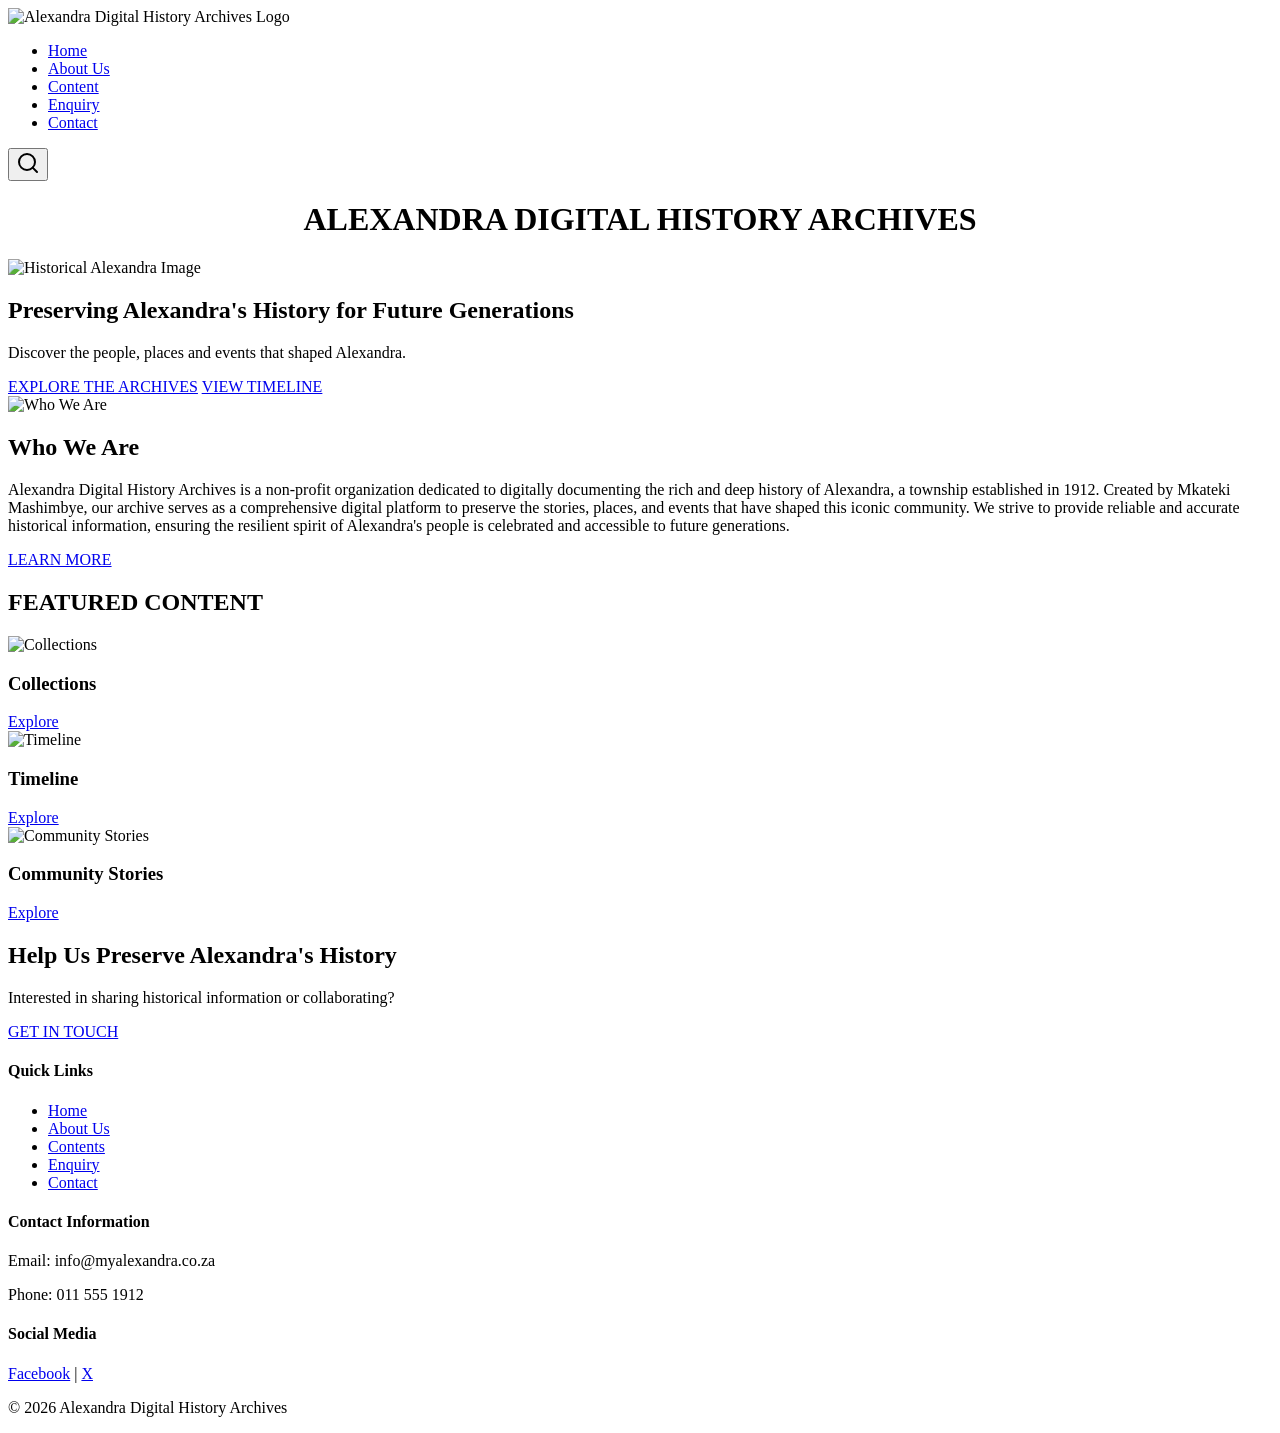
==== index.html @ b93d9f69 "Final push" ====
<!-- ==================== REFERENCES ==================== -->
<!--
    SOURCE:
    Chatgpt., 2026. Draw African Cartoons (GPT-6.1 Sol) [Artificial Intelligence]
    Available at: <https://chatgpt.com/share/6ac43037-cc6c-83ea-9ecd-24056a4a94d4>
    [Accessed 06 October 2026]

    Sookha, J., 2026. 01-html-tags-only.html (Version 955dfb5b951fcb479b0b4899f41052fe95cedbb3) [Source code] 
    Available at: <https://github.com/jesselsookha/WEDE2026/commits/main/code/html> 
    [Accessed 06 October 2026].

    Sookha, J., 2026. 22-css-float-layout.html (Version 955dfb5b951fcb479b0b4899f41052fe95cedbb3) [Source code] 
    Available at: <https://github.com/jesselsookha/WEDE2026/blob/main/code/css/22-css-float-layout.html> 
    [Accessed 06 October 2026].

    Sookha, J., 2026. css-visualize-box-model.html (Version 955dfb5b951fcb479b0b4899f41052fe95cedbb3) [Source code] 
    Available at: <https://github.com/jesselsookha/WEDE2026/blob/main/code/css/21-css-visualize-box-model.html> 
    [Accessed 06 October 2026].

    Sookha, J., 2026. css-pseudo-classes1.html (Version 955dfb5b951fcb479b0b4899f41052fe95cedbb3) [Source code] 
    Available at: <https://github.com/jesselsookha/WEDE2026/blob/main/code/css/20-css-pseudo-classes1.html> 
    [Accessed 06 October 2026].

    Sookha, J., 2026. 15-css-selector-matching.html (Version 955dfb5b951fcb479b0b4899f41052fe95cedbb3) [Source code] 
    Available at: <https://github.com/jesselsookha/WEDE2026/blob/main/code/css/15-css-selector-matching.html> 
    [Accessed 06 October 2026].
-->

<!-- Defines this document as an HTML5 document -->
<!DOCTYPE html>

<!-- The root element of the webpage. The lang attribute specifies that the page is written in English. -->
<html lang="en">

<head>
    <!-- Defines the character encoding used by the webpage -->
    <meta charset="UTF-8">

    <!-- Makes the website responsive by adjusting the page width to the device's screen width -->
    <meta name="viewport" content="width=device-width, initial-scale=1.0">

    <!-- Sets the title displayed in the browser tab -->
    <title>Alexandra Digital History Archives - Home</title>

    <!-- Connects this HTML page to the external CSS stylesheet for styling -->
    <link rel="stylesheet" href="css/style.css">
</head>

<body>

<!-- ==================== HEADER SECTION ==================== -->
    <header>
        <div class="logo-container">
            <img src="images/logo.png" alt="Alexandra Digital History Archives Logo">
        </div>

        <nav>
            <ul>
                <li><a href="index.html">Home</a></li>
                <li><a href="about.html">About Us</a></li>
                <li><a href="content.html">Content</a></li>
                <li><a href="enquiry.html">Enquiry</a></li>
                <li><a href="contact.html">Contact</a></li>
            </ul>
        </nav>

        <!-- ==================== SEARCH BUTTON ==================== -->
        <button class="search-btn" aria-label="Search Archives">
            <svg width="24" height="24" viewBox="0 0 24 24" fill="none" stroke="currentColor" stroke-width="2" stroke-linecap="round" stroke-linejoin="round">
                <circle cx="11" cy="11" r="8"></circle>
                <line x1="21" y1="21" x2="16.65" y2="16.65"></line>
            </svg>
        </button>
    </header>


<!-- ==================== MAIN CONTENT ==================== -->
    <main>
        
        <h1 style="text-align: center; margin-top: 20px;">ALEXANDRA DIGITAL HISTORY ARCHIVES</h1>

        <!-- ==================== HERO SECTION ==================== -->
        <!-- The hero section is the main introductory area visitors see when opening the website -->
        <section class="hero-section">

            <!-- Displays a historical image representing Alexandra -->
            <img src="images/historic-alexandra.jpg" alt="Historical Alexandra Image">

            <!-- Main heading introducing the purpose of the website -->
            <h2>Preserving Alexandra's History for Future Generations</h2>

            <!-- Short description explaining what visitors can discover on the website -->
            <p>Discover the people, places and events that shaped Alexandra.</p>

            <!-- Groups the action buttons together -->
            <div class="hero-buttons">

                <!-- Button that takes the user to the main archive content -->
                <a href="content.html" class="btn">EXPLORE THE ARCHIVES</a>

                <!-- Button that takes the user directly to the timeline section of the content page -->
                <a href="content.html#timeline" class="btn">VIEW TIMELINE</a>

            </div>
        </section>


        <!-- ==================== BRIEF INTRODUCTION SECTION ==================== -->
        <!-- Provides visitors with a short introduction to the organisation -->
        <section class="intro-section">

            <!-- Container used to organise the introduction image and text -->
            <div class="intro-content">

                <!-- Image representing the organisation and its purpose -->
                <img src="images/who-we-are.png" alt="Who We Are">

                <!-- Contains the written introduction -->
                <div class="intro-text">

                    <!-- Heading for the introduction section -->
                    <h2>Who We Are</h2>

                    <!-- Provides information about Alexandra Digital History Archives -->
                    <p>
                        Alexandra Digital History Archives is a non-profit organization dedicated
                        to digitally documenting the rich and deep history of Alexandra, a township
                        established in 1912. Created by Mkateki Mashimbye, our archive serves as a
                        comprehensive digital platform to preserve the stories, places, and events
                        that have shaped this iconic community. We strive to provide reliable and
                        accurate historical information, ensuring the resilient spirit of Alexandra's
                        people is celebrated and accessible to future generations.
                    </p>

                    <!-- Button linking visitors to the full About Us page -->
                    <a href="about.html" class="btn">LEARN MORE</a>

                </div>
            </div>
        </section>


        <!-- ==================== FEATURED CONTENT SECTION ==================== -->
        <!-- Highlights important sections of the digital archive -->
        <section class="featured-content">

            <!-- Heading introducing the featured content -->
            <h2>FEATURED CONTENT</h2>

            <!-- Container holding the three featured content cards -->
            <div class="card-container">


                <!-- ==================== COLLECTIONS CARD ==================== -->
                <!-- Card promoting the archive's collections -->
                <div class="card">

                    <!-- Image representing the archive collections -->
                    <img src="images/collections.png" alt="Collections">

                    <!-- Title of the featured content -->
                    <h3>Collections</h3>

                    <!-- Button linking users to the content page -->
                    <a href="content.html" class="btn">Explore</a>

                </div>


                <!-- ==================== TIMELINE CARD ==================== -->
                <!-- Card promoting the historical timeline -->
                <div class="card">

                    <!-- Image representing the historical timeline -->
                    <img src="images/timeline.png" alt="Timeline">

                    <!-- Title of the featured content -->
                    <h3>Timeline</h3>

                    <!--
                        Links to the timeline section of the content page.
                        The #timeline identifies a specific element on that page.
                    -->
                    <a href="content.html#timeline" class="btn">Explore</a>

                </div>


                <!-- ==================== COMMUNITY STORIES CARD ==================== -->
                <!-- Card promoting stories from the Alexandra community -->
                <div class="card">

                    <!-- Image representing community stories -->
                    <img src="images/community.png" alt="Community Stories">

                    <!-- Title of the featured content -->
                    <h3>Community Stories</h3>

                    <!-- Button linking users to the content page -->
                    <a href="content.html" class="btn">Explore</a>

                </div>

            </div>
        </section>


        <!-- ==================== CALL TO ACTION SECTION ==================== -->
        <!-- Encourages visitors to participate and contribute to the archive -->
        <section class="cta-section">

            <!-- Main heading encouraging visitors to help preserve Alexandra's history -->
            <h2>Help Us Preserve Alexandra's History</h2>

            <!-- Short message explaining how visitors can participate -->
            <p>Interested in sharing historical information or collaborating?</p>

            <!-- Button directing users to the enquiry page -->
            <a href="enquiry.html" class="btn">GET IN TOUCH</a>

        </section>

    </main>


    <!-- ==================== FOOTER SECTION ==================== -->
    <!-- Contains additional navigation, contact information and social media links -->
    <footer>

        <!-- Main container organising the different footer sections -->
        <div class="footer-container">


            <!-- ==================== FOOTER NAVIGATION ==================== -->
            <!-- Provides quick links to important website pages -->
            <div class="footer-links">

                <!-- Heading for the quick links section -->
                <h4>Quick Links</h4>

                <!-- List containing the footer navigation links -->
                <ul>

                    <!-- Link to the homepage -->
                    <li><a href="index.html">Home</a></li>

                    <!-- Link to the About Us page -->
                    <li><a href="about.html">About Us</a></li>

                    <!-- Link to the Contents page -->
                    <li><a href="content.html">Contents</a></li>

                    <!-- Link to the Enquiry page -->
                    <li><a href="enquiry.html">Enquiry</a></li>
                    
                    <!-- Link to the Contact page -->
                    <li><a href="contact.html">Contact</a></li>                    


                </ul>
            </div>


            <!-- ==================== CONTACT INFORMATION ==================== -->
            <!-- Displays the organisation's contact details -->
            <div class="footer-contact">

                <!-- Heading for the contact section -->
                <h4>Contact Information</h4>

                <!-- Organisation email address -->
                <p>Email: info@myalexandra.co.za</p>

                <!-- Organisation telephone number -->
                <p>Phone: 011 555 1912</p>

            </div>


            <!-- ==================== SOCIAL MEDIA ==================== -->
            <!-- Provides links to the organisation's social media platforms -->
            <div class="footer-social">

                <!-- Heading for the social media section -->
                <h4>Social Media</h4>

                <!-- Links to the organisation's Facebook and X social media pages -->
                <a href="#">Facebook</a> | <a href="#">X</a>

            </div>

        </div>

        <!-- Displays the copyright notice at the bottom of the webpage -->
        <p>&copy; 2026 Alexandra Digital History Archives</p>

    </footer>


    <!--
        Links the webpage to the external JavaScript file.
        JavaScript is loaded at the end of the body so that the HTML content
        can load before the script runs.
    -->
    <script src="js/main.js"></script>

</body>
</html>
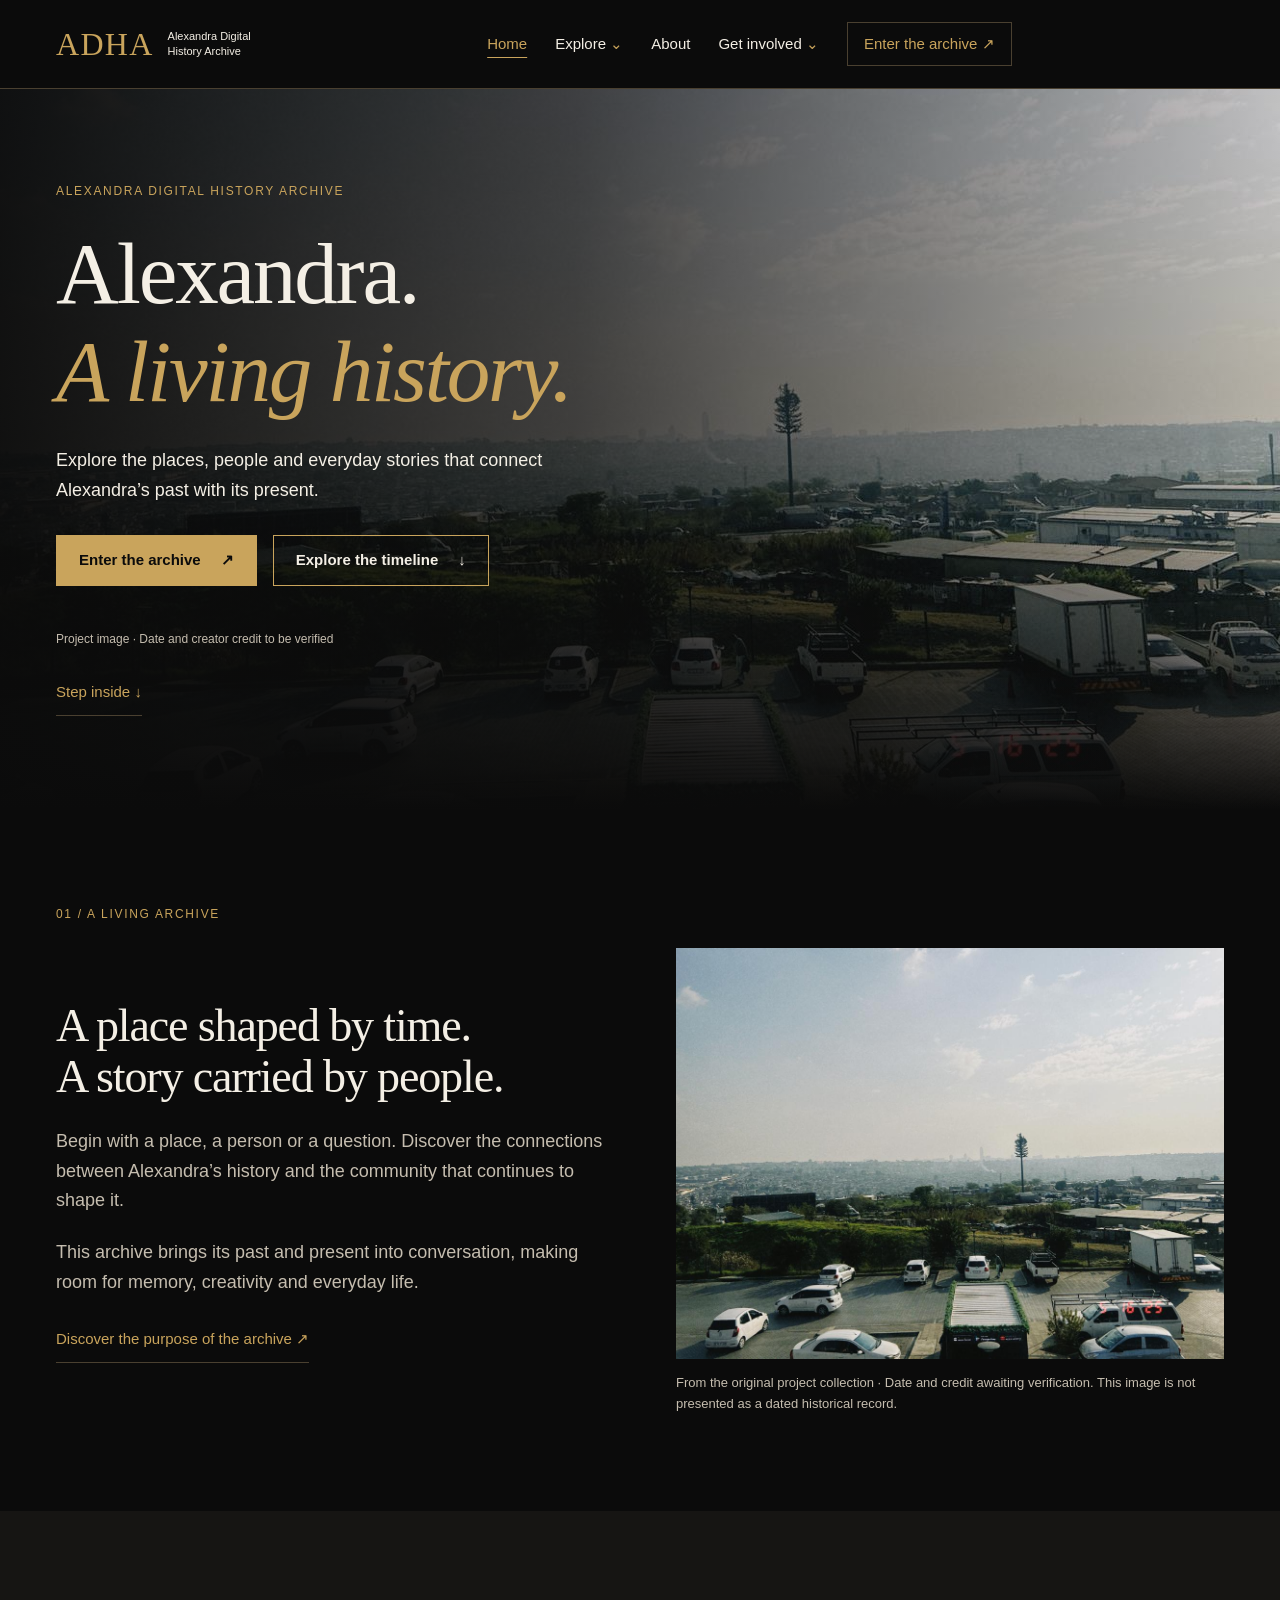
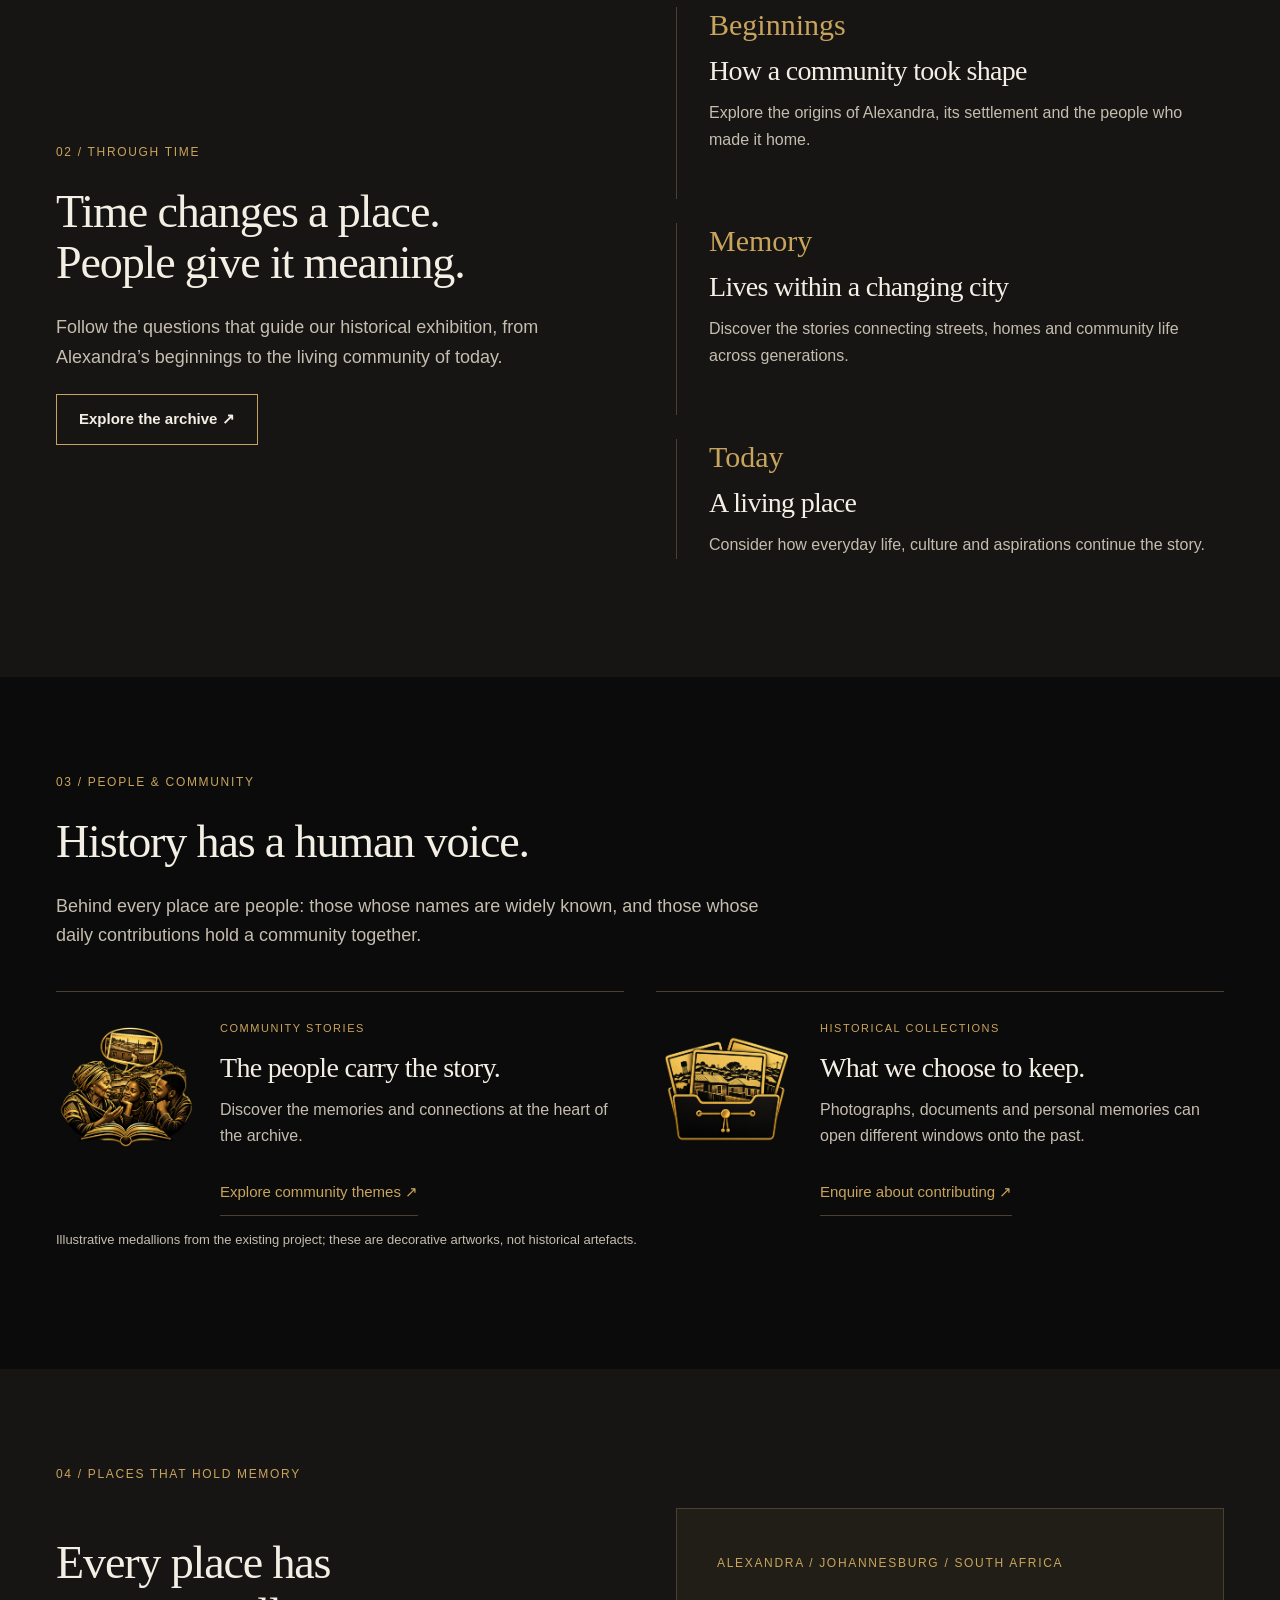
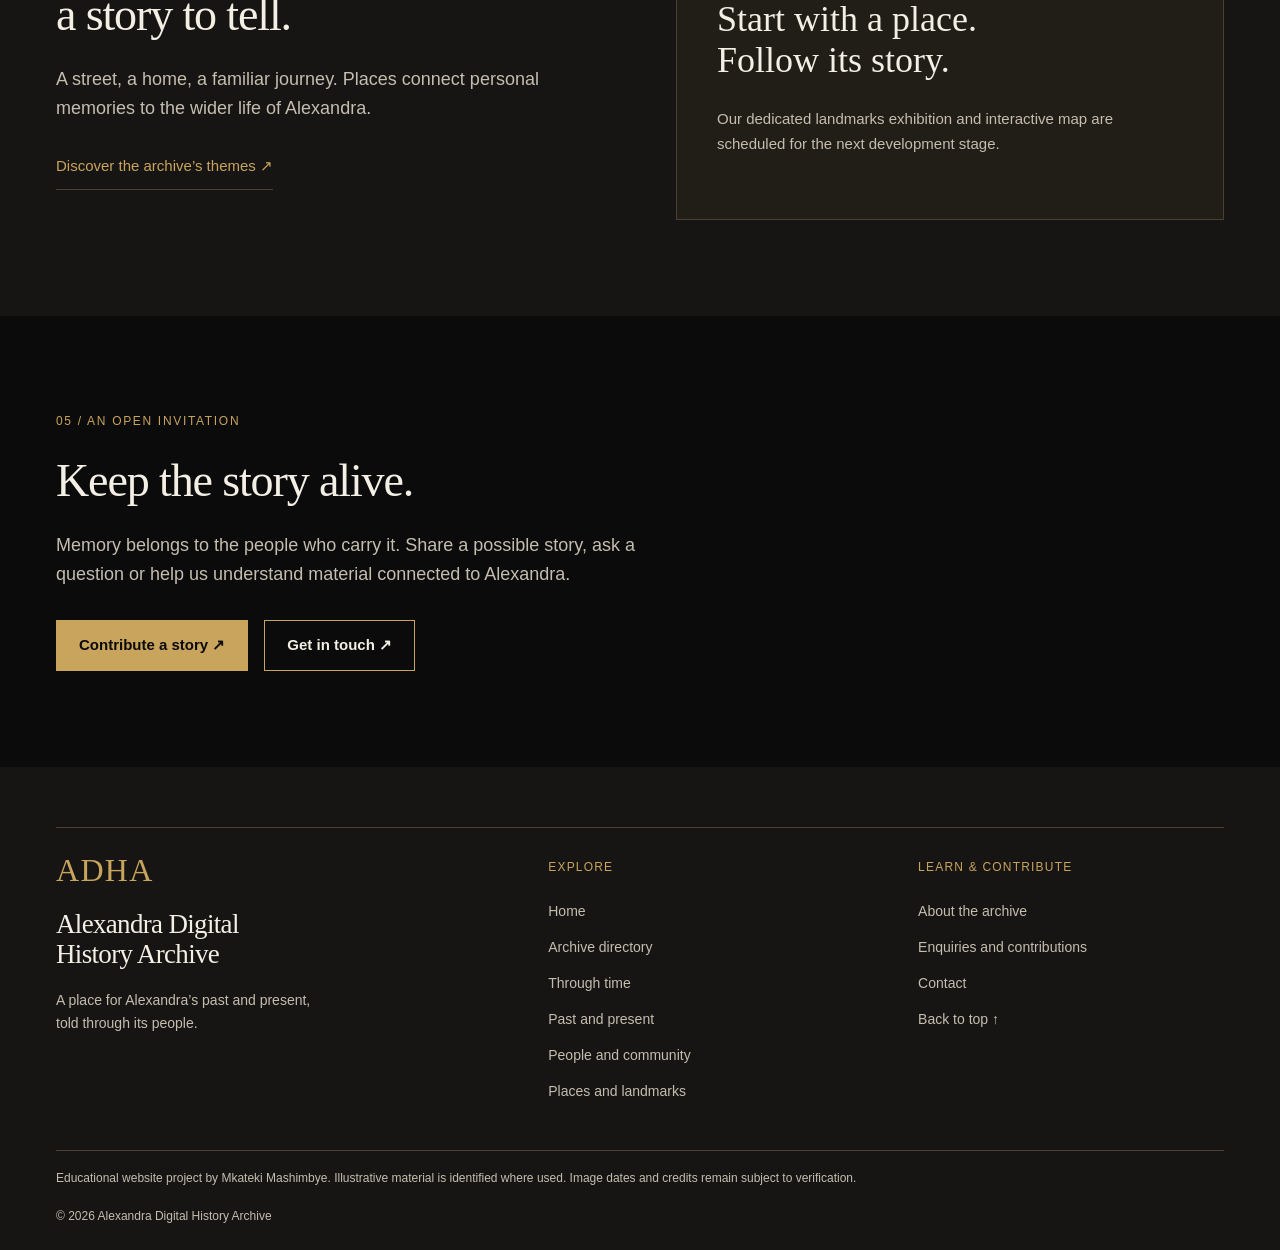
==== commit 70a3cd45: "Build museum Home and shared responsive navigation" ====
--- a/index.html
+++ b/index.html
@@ -1,308 +1,15 @@
-<!-- ==================== REFERENCES ==================== -->
-<!--
-    SOURCE:
-    Chatgpt., 2026. Draw African Cartoons (GPT-6.1 Sol) [Artificial Intelligence]
-    Available at: <https://chatgpt.com/share/6ac43037-cc6c-83ea-9ecd-24056a4a94d4>
-    [Accessed 06 October 2026]
-
-    Sookha, J., 2026. 01-html-tags-only.html (Version 955dfb5b951fcb479b0b4899f41052fe95cedbb3) [Source code] 
-    Available at: <https://github.com/jesselsookha/WEDE2026/commits/main/code/html> 
-    [Accessed 06 October 2026].
-
-    Sookha, J., 2026. 22-css-float-layout.html (Version 955dfb5b951fcb479b0b4899f41052fe95cedbb3) [Source code] 
-    Available at: <https://github.com/jesselsookha/WEDE2026/blob/main/code/css/22-css-float-layout.html> 
-    [Accessed 06 October 2026].
-
-    Sookha, J., 2026. css-visualize-box-model.html (Version 955dfb5b951fcb479b0b4899f41052fe95cedbb3) [Source code] 
-    Available at: <https://github.com/jesselsookha/WEDE2026/blob/main/code/css/21-css-visualize-box-model.html> 
-    [Accessed 06 October 2026].
-
-    Sookha, J., 2026. css-pseudo-classes1.html (Version 955dfb5b951fcb479b0b4899f41052fe95cedbb3) [Source code] 
-    Available at: <https://github.com/jesselsookha/WEDE2026/blob/main/code/css/20-css-pseudo-classes1.html> 
-    [Accessed 06 October 2026].
-
-    Sookha, J., 2026. 15-css-selector-matching.html (Version 955dfb5b951fcb479b0b4899f41052fe95cedbb3) [Source code] 
-    Available at: <https://github.com/jesselsookha/WEDE2026/blob/main/code/css/15-css-selector-matching.html> 
-    [Accessed 06 October 2026].
--->
-
-<!-- Defines this document as an HTML5 document -->
-<!DOCTYPE html>
-
-<!-- The root element of the webpage. The lang attribute specifies that the page is written in English. -->
-<html lang="en">
-
-<head>
-    <!-- Defines the character encoding used by the webpage -->
-    <meta charset="UTF-8">
-
-    <!-- Makes the website responsive by adjusting the page width to the device's screen width -->
-    <meta name="viewport" content="width=device-width, initial-scale=1.0">
-
-    <!-- Sets the title displayed in the browser tab -->
-    <title>Alexandra Digital History Archives - Home</title>
-
-    <!-- Connects this HTML page to the external CSS stylesheet for styling -->
-    <link rel="stylesheet" href="css/style.css">
-</head>
-
-<body>
-
-<!-- ==================== HEADER SECTION ==================== -->
-    <header>
-        <div class="logo-container">
-            <img src="images/logo.png" alt="Alexandra Digital History Archives Logo">
-        </div>
-
-        <nav>
-            <ul>
-                <li><a href="index.html">Home</a></li>
-                <li><a href="about.html">About Us</a></li>
-                <li><a href="content.html">Content</a></li>
-                <li><a href="enquiry.html">Enquiry</a></li>
-                <li><a href="contact.html">Contact</a></li>
-            </ul>
-        </nav>
-
-        <!-- ==================== SEARCH BUTTON ==================== -->
-        <button class="search-btn" aria-label="Search Archives">
-            <svg width="24" height="24" viewBox="0 0 24 24" fill="none" stroke="currentColor" stroke-width="2" stroke-linecap="round" stroke-linejoin="round">
-                <circle cx="11" cy="11" r="8"></circle>
-                <line x1="21" y1="21" x2="16.65" y2="16.65"></line>
-            </svg>
-        </button>
-    </header>
-
-
-<!-- ==================== MAIN CONTENT ==================== -->
-    <main>
-        
-        <h1 style="text-align: center; margin-top: 20px;">ALEXANDRA DIGITAL HISTORY ARCHIVES</h1>
-
-        <!-- ==================== HERO SECTION ==================== -->
-        <!-- The hero section is the main introductory area visitors see when opening the website -->
-        <section class="hero-section">
-
-            <!-- Displays a historical image representing Alexandra -->
-            <img src="images/historic-alexandra.jpg" alt="Historical Alexandra Image">
-
-            <!-- Main heading introducing the purpose of the website -->
-            <h2>Preserving Alexandra's History for Future Generations</h2>
-
-            <!-- Short description explaining what visitors can discover on the website -->
-            <p>Discover the people, places and events that shaped Alexandra.</p>
-
-            <!-- Groups the action buttons together -->
-            <div class="hero-buttons">
-
-                <!-- Button that takes the user to the main archive content -->
-                <a href="content.html" class="btn">EXPLORE THE ARCHIVES</a>
-
-                <!-- Button that takes the user directly to the timeline section of the content page -->
-                <a href="content.html#timeline" class="btn">VIEW TIMELINE</a>
-
-            </div>
-        </section>
-
-
-        <!-- ==================== BRIEF INTRODUCTION SECTION ==================== -->
-        <!-- Provides visitors with a short introduction to the organisation -->
-        <section class="intro-section">
-
-            <!-- Container used to organise the introduction image and text -->
-            <div class="intro-content">
-
-                <!-- Image representing the organisation and its purpose -->
-                <img src="images/who-we-are.png" alt="Who We Are">
-
-                <!-- Contains the written introduction -->
-                <div class="intro-text">
-
-                    <!-- Heading for the introduction section -->
-                    <h2>Who We Are</h2>
-
-                    <!-- Provides information about Alexandra Digital History Archives -->
-                    <p>
-                        Alexandra Digital History Archives is a non-profit organization dedicated
-                        to digitally documenting the rich and deep history of Alexandra, a township
-                        established in 1912. Created by Mkateki Mashimbye, our archive serves as a
-                        comprehensive digital platform to preserve the stories, places, and events
-                        that have shaped this iconic community. We strive to provide reliable and
-                        accurate historical information, ensuring the resilient spirit of Alexandra's
-                        people is celebrated and accessible to future generations.
-                    </p>
-
-                    <!-- Button linking visitors to the full About Us page -->
-                    <a href="about.html" class="btn">LEARN MORE</a>
-
-                </div>
-            </div>
-        </section>
-
-
-        <!-- ==================== FEATURED CONTENT SECTION ==================== -->
-        <!-- Highlights important sections of the digital archive -->
-        <section class="featured-content">
-
-            <!-- Heading introducing the featured content -->
-            <h2>FEATURED CONTENT</h2>
-
-            <!-- Container holding the three featured content cards -->
-            <div class="card-container">
-
-
-                <!-- ==================== COLLECTIONS CARD ==================== -->
-                <!-- Card promoting the archive's collections -->
-                <div class="card">
-
-                    <!-- Image representing the archive collections -->
-                    <img src="images/collections.png" alt="Collections">
-
-                    <!-- Title of the featured content -->
-                    <h3>Collections</h3>
-
-                    <!-- Button linking users to the content page -->
-                    <a href="content.html" class="btn">Explore</a>
-
-                </div>
-
-
-                <!-- ==================== TIMELINE CARD ==================== -->
-                <!-- Card promoting the historical timeline -->
-                <div class="card">
-
-                    <!-- Image representing the historical timeline -->
-                    <img src="images/timeline.png" alt="Timeline">
-
-                    <!-- Title of the featured content -->
-                    <h3>Timeline</h3>
-
-                    <!--
-                        Links to the timeline section of the content page.
-                        The #timeline identifies a specific element on that page.
-                    -->
-                    <a href="content.html#timeline" class="btn">Explore</a>
-
-                </div>
-
-
-                <!-- ==================== COMMUNITY STORIES CARD ==================== -->
-                <!-- Card promoting stories from the Alexandra community -->
-                <div class="card">
-
-                    <!-- Image representing community stories -->
-                    <img src="images/community.png" alt="Community Stories">
-
-                    <!-- Title of the featured content -->
-                    <h3>Community Stories</h3>
-
-                    <!-- Button linking users to the content page -->
-                    <a href="content.html" class="btn">Explore</a>
-
-                </div>
-
-            </div>
-        </section>
-
-
-        <!-- ==================== CALL TO ACTION SECTION ==================== -->
-        <!-- Encourages visitors to participate and contribute to the archive -->
-        <section class="cta-section">
-
-            <!-- Main heading encouraging visitors to help preserve Alexandra's history -->
-            <h2>Help Us Preserve Alexandra's History</h2>
-
-            <!-- Short message explaining how visitors can participate -->
-            <p>Interested in sharing historical information or collaborating?</p>
-
-            <!-- Button directing users to the enquiry page -->
-            <a href="enquiry.html" class="btn">GET IN TOUCH</a>
-
-        </section>
-
-    </main>
-
-
-    <!-- ==================== FOOTER SECTION ==================== -->
-    <!-- Contains additional navigation, contact information and social media links -->
-    <footer>
-
-        <!-- Main container organising the different footer sections -->
-        <div class="footer-container">
-
-
-            <!-- ==================== FOOTER NAVIGATION ==================== -->
-            <!-- Provides quick links to important website pages -->
-            <div class="footer-links">
-
-                <!-- Heading for the quick links section -->
-                <h4>Quick Links</h4>
-
-                <!-- List containing the footer navigation links -->
-                <ul>
-
-                    <!-- Link to the homepage -->
-                    <li><a href="index.html">Home</a></li>
-
-                    <!-- Link to the About Us page -->
-                    <li><a href="about.html">About Us</a></li>
-
-                    <!-- Link to the Contents page -->
-                    <li><a href="content.html">Contents</a></li>
-
-                    <!-- Link to the Enquiry page -->
-                    <li><a href="enquiry.html">Enquiry</a></li>
-                    
-                    <!-- Link to the Contact page -->
-                    <li><a href="contact.html">Contact</a></li>                    
-
-
-                </ul>
-            </div>
-
-
-            <!-- ==================== CONTACT INFORMATION ==================== -->
-            <!-- Displays the organisation's contact details -->
-            <div class="footer-contact">
-
-                <!-- Heading for the contact section -->
-                <h4>Contact Information</h4>
-
-                <!-- Organisation email address -->
-                <p>Email: info@myalexandra.co.za</p>
-
-                <!-- Organisation telephone number -->
-                <p>Phone: 011 555 1912</p>
-
-            </div>
-
-
-            <!-- ==================== SOCIAL MEDIA ==================== -->
-            <!-- Provides links to the organisation's social media platforms -->
-            <div class="footer-social">
-
-                <!-- Heading for the social media section -->
-                <h4>Social Media</h4>
-
-                <!-- Links to the organisation's Facebook and X social media pages -->
-                <a href="#">Facebook</a> | <a href="#">X</a>
-
-            </div>
-
-        </div>
-
-        <!-- Displays the copyright notice at the bottom of the webpage -->
-        <p>&copy; 2026 Alexandra Digital History Archives</p>
-
-    </footer>
-
-
-    <!--
-        Links the webpage to the external JavaScript file.
-        JavaScript is loaded at the end of the body so that the HTML content
-        can load before the script runs.
-    -->
-    <script src="js/main.js"></script>
-
-</body>
-</html>+<!DOCTYPE html><html lang="en"><head><meta charset="UTF-8"><meta name="viewport" content="width=device-width, initial-scale=1"><title>Alexandra Digital History Archive | A living history</title><meta name="description" content="Explore Alexandra’s past and present through people, places and community memory at the Alexandra Digital History Archive."><link rel="stylesheet" href="css/style.css"><link rel="stylesheet" href="css/museum.css"><script src="js/main.js" defer></script></head><body id="top"><a class="skip-link" href="#main-content">Skip to content</a>
+<header class="museum-header"><div class="museum-wrap header-inner">
+<a class="wordmark" href="index.html" aria-label="Alexandra Digital History Archive home"><span>ADHA</span><small>Alexandra Digital<br>History Archive</small></a>
+<button class="menu-toggle" type="button" aria-expanded="false" aria-controls="museum-navigation" hidden>Menu <span aria-hidden="true">☰</span></button>
+<nav id="museum-navigation" class="museum-nav" aria-label="Main navigation">
+<a href="index.html">Home</a><details class="nav-group"><summary>Explore</summary><div class="nav-panel"><a href="content.html">Archive directory</a><a href="index.html#through-time">Through time</a><a href="index.html#past-present">Past and present</a><a href="index.html#people">People and community</a><a href="index.html#places">Places and landmarks</a></div></details>
+<a href="about.html">About</a><details class="nav-group"><summary>Get involved</summary><div class="nav-panel"><a href="enquiry.html">Enquiries and contributions</a><a href="contact.html">Contact</a></div></details>
+<a class="nav-archive" href="content.html">Enter the archive <span aria-hidden="true">↗</span></a></nav></div></header><main id="main-content" class="museum-home">
+<section class="museum-hero" aria-labelledby="home-title"><img class="hero-photo" src="images/historic-alexandra.jpg" alt="A wide urban view from the image supplied with the original Alexandra archive project" fetchpriority="high" width="1280" height="853"><div class="hero-shade"></div><div class="museum-wrap hero-copy"><p class="eyebrow">Alexandra Digital History Archive</p><h1 id="home-title">Alexandra.<br><em>A living history.</em></h1><p class="hero-intro">Explore the places, people and everyday stories that connect Alexandra’s past with its present.</p><div class="action-row"><a class="museum-button" href="content.html">Enter the archive <span aria-hidden="true">↗</span></a><a class="museum-button secondary" href="#through-time">Explore the timeline <span aria-hidden="true">↓</span></a></div><p class="hero-credit">Project image · Date and creator credit to be verified</p><a class="scroll-cue" href="#past-present">Step inside <span aria-hidden="true">↓</span></a></div></section>
+<section id="past-present" class="museum-section museum-wrap"><p class="eyebrow">01 / A living archive</p><div class="editorial-grid"><div><h2>A place shaped by time.<br>A story carried by people.</h2><p>Begin with a place, a person or a question. Discover the connections between Alexandra’s history and the community that continues to shape it.</p><p>This archive brings its past and present into conversation, making room for memory, creativity and everyday life.</p><a class="text-link" href="about.html">Discover the purpose of the archive ↗</a></div><figure class="exhibit-photo"><img src="images/historic-alexandra.jpg" alt="Urban landscape supplied for the Alexandra archive project" width="1280" height="853" loading="lazy"><figcaption>From the original project collection · Date and credit awaiting verification. This image is not presented as a dated historical record.</figcaption></figure></div></section>
+<section id="through-time" class="museum-section timeline-section"><div class="museum-wrap editorial-grid"><div><p class="eyebrow">02 / Through time</p><h2>Time changes a place.<br>People give it meaning.</h2><p>Follow the questions that guide our historical exhibition, from Alexandra’s beginnings to the living community of today.</p><a class="museum-button secondary" href="content.html">Explore the archive ↗</a></div><div class="home-timeline"><article><p class="timeline-date">Beginnings</p><h3>How a community took shape</h3><p>Explore the origins of Alexandra, its settlement and the people who made it home.</p></article><article><p class="timeline-date">Memory</p><h3>Lives within a changing city</h3><p>Discover the stories connecting streets, homes and community life across generations.</p></article><article><p class="timeline-date">Today</p><h3>A living place</h3><p>Consider how everyday life, culture and aspirations continue the story.</p></article></div></div></section>
+<section id="people" class="museum-section museum-wrap"><p class="eyebrow">03 / People &amp; community</p><h2>History has a human voice.</h2><p class="section-intro">Behind every place are people: those whose names are widely known, and those whose daily contributions hold a community together.</p><div class="exhibition-grid"><article class="exhibition-card"><img src="images/community.png" alt="Gold circular illustration representing community heritage" loading="lazy" width="1024" height="1024"><div><p class="eyebrow">Community stories</p><h3>The people carry the story.</h3><p>Discover the memories and connections at the heart of the archive.</p><a class="text-link" href="content.html">Explore community themes ↗</a></div></article><article class="exhibition-card"><img src="images/collections.png" alt="Gold circular illustration representing historical collections" loading="lazy" width="1024" height="1024"><div><p class="eyebrow">Historical collections</p><h3>What we choose to keep.</h3><p>Photographs, documents and personal memories can open different windows onto the past.</p><a class="text-link" href="enquiry.html">Enquire about contributing ↗</a></div></article></div><p class="media-note">Illustrative medallions from the existing project; these are decorative artworks, not historical artefacts.</p></section>
+<section id="places" class="museum-section place-section"><div class="museum-wrap"><p class="eyebrow">04 / Places that hold memory</p><div class="editorial-grid"><div><h2>Every place has<br>a story to tell.</h2><p>A street, a home, a familiar journey. Places connect personal memories to the wider life of Alexandra.</p><a class="text-link" href="content.html">Discover the archive’s themes ↗</a></div><aside class="museum-quote"><span class="eyebrow">Alexandra / Johannesburg / South Africa</span><p>Start with a place.<br>Follow its story.</p><p class="small-copy">Our dedicated landmarks exhibition and interactive map are scheduled for the next development stage.</p></aside></div></div></section>
+<section class="museum-section museum-wrap invitation"><p class="eyebrow">05 / An open invitation</p><h2>Keep the story alive.</h2><p>Memory belongs to the people who carry it. Share a possible story, ask a question or help us understand material connected to Alexandra.</p><div class="action-row"><a class="museum-button" href="enquiry.html">Contribute a story ↗</a><a class="museum-button secondary" href="contact.html">Get in touch ↗</a></div></section>
+</main><footer class="museum-footer"><div class="museum-wrap"><div class="footer-grid"><div><a class="wordmark" href="index.html"><span>ADHA</span></a><h2>Alexandra Digital<br>History Archive</h2><p>A place for Alexandra’s past and present,<br>told through its people.</p></div><div><h3>Explore</h3><a href="index.html">Home</a><a href="content.html">Archive directory</a><a href="index.html#through-time">Through time</a><a href="index.html#past-present">Past and present</a><a href="index.html#people">People and community</a><a href="index.html#places">Places and landmarks</a></div><div><h3>Learn &amp; contribute</h3><a href="about.html">About the archive</a><a href="enquiry.html">Enquiries and contributions</a><a href="contact.html">Contact</a><a href="#top">Back to top ↑</a></div></div><p class="footer-note">Educational website project by Mkateki Mashimbye. Illustrative material is identified where used. Image dates and credits remain subject to verification.</p><p class="footer-note">© 2026 Alexandra Digital History Archive</p></div></footer></body></html>
--- a/css/style.css
+++ b/css/style.css
@@ -0,0 +1,709 @@
+/* ==================== REFERENCES ==================== */
+/*
+    SOURCE:
+    Chatgpt., 2026. Draw African Cartoons (GPT-6.1 Sol) [Artificial Intelligence]
+    Available at: <https://chatgpt.com/share/6ac43037-cc6c-83ea-9ecd-24056a4a94d4>
+    [Accessed 06 October 2026]
+
+    Sookha, J., 2026. 01-html-tags-only.html (Version 955dfb5b951fcb479b0b4899f41052fe95cedbb3) [Source code] 
+    Available at: <https://github.com/jesselsookha/WEDE2026/commits/main/code/html> 
+    [Accessed 06 October 2026].
+
+    Sookha, J., 2026. 22-css-float-layout.html (Version 955dfb5b951fcb479b0b4899f41052fe95cedbb3) [Source code] 
+    Available at: <https://github.com/jesselsookha/WEDE2026/blob/main/code/css/22-css-float-layout.html> 
+    [Accessed 06 October 2026].
+
+    Sookha, J., 2026. css-visualize-box-model.html (Version 955dfb5b951fcb479b0b4899f41052fe95cedbb3) [Source code] 
+    Available at: <https://github.com/jesselsookha/WEDE2026/blob/main/code/css/21-css-visualize-box-model.html> 
+    [Accessed 06 October 2026].
+
+    Sookha, J., 2026. css-pseudo-classes1.html (Version 955dfb5b951fcb479b0b4899f41052fe95cedbb3) [Source code] 
+    Available at: <https://github.com/jesselsookha/WEDE2026/blob/main/code/css/20-css-pseudo-classes1.html> 
+    [Accessed 06 October 2026].
+
+    Sookha, J., 2026. 15-css-selector-matching.html (Version 955dfb5b951fcb479b0b4899f41052fe95cedbb3) [Source code] 
+    Available at: <https://github.com/jesselsookha/WEDE2026/blob/main/code/css/15-css-selector-matching.html> 
+    [Accessed 06 October 2026].
+*/
+
+/* ==================== GLOBAL BASE STYLES ==================== */
+body {
+    font-family: "Aptos", Arial, sans-serif;
+    font-size: 16px;
+    color: #333333;
+    background-color: #ffffff;
+    line-height: 1.5;
+}
+
+/* ==================== RESPONSIVE DESIGN (MEDIA QUERIES) ==================== */
+
+/* Tablet & Mobile Breakpoint */
+@media (max-width: 768px) {
+    
+    /* Navigation Adjustment: Stacks the logo and links vertically */
+    header {
+        flex-direction: column;
+        gap: 15px;
+    }
+    
+    nav ul {
+        flex-direction: column; /* Switches from a row to a stacked column */
+        gap: 15px;
+        text-align: center;
+    }
+
+    /* Typography Adjustment: Scales down large headings for small screens */
+    .page-banner h1, 
+    .hero-section h2 {
+        font-size: 1.8rem;
+    }
+
+    /* Layout Adjustment: Reduces massive padding on mobile devices */
+    .hero-section, 
+    .intro-section, 
+    .featured-content, 
+    .contact-form-section {
+        padding: 30px 5%;
+    }
+
+    /* Adjusts grids to ensure they stack perfectly */
+    .card-grid, 
+    .contact-grid, 
+    .footer-container {
+        flex-direction: column;
+        align-items: center;
+        text-align: center;
+    }
+}
+
+/* ==================== BASE STYLES & RESET ==================== */
+* {
+    margin: 0;
+    padding: 0;
+    box-sizing: border-box;
+}
+
+/* ==================== HEADER & NAVIGATION ==================== */
+header {
+    display: flex;
+    background-color: #070707; /* Dark background for the header */
+    justify-content: center; /* Pushes logo left, nav right */
+    align-items: center; /* Vertically centers them */
+    padding: 20px 5%; /* Adds breathing room around the edges */
+}
+
+header nav a {
+    color: #d4af37;
+    text-decoration: none; /* Removes the default blue underline */
+    font-weight: bold; /* Optional: makes the gold stand out more */
+}
+
+/* Adds an interactive color change when a user hovers over the link */
+header nav a:hover {
+    color: #efefef;
+}
+
+/* Add this new rule for the nav to center the links */
+nav {
+    flex-grow: 1; /* Tells the nav box to fill all remaining horizontal space */
+    display: flex;
+    justify-content: center; /* Pushes the links to the middle of that space */
+}
+
+/* Restricts the logo size */
+.logo-container img {
+    height: 80px; /* Changed the size of the logo */
+    width: auto;
+}
+
+/* Makes the navigation links horizontal */
+nav ul {
+    display: flex; 
+    justify-content: center;  /* Centers the links in the middle of the screen */
+    list-style: none; /* Removes bullet points */
+    gap: 30px; /* Space between the links */
+}
+
+/* ==================== SEARCH BUTTON ==================== */
+.search-btn {
+    background: transparent; /* Removes default button background */
+    border: none; /* Removes default button outline */
+    cursor: pointer;
+    color: white; /* The 'currentColor' in the SVG inherits this */
+    display: flex;
+    align-items: center;
+    padding: 5px; /* Gives a slightly larger clickable area */
+}
+
+/* Structural hover indicator */
+.search-btn:hover {
+    opacity: 0.6; 
+}
+
+/* ==================== HERO SECTION ==================== */
+.hero-section {
+    display: flex;
+    flex-direction: column; 
+    align-items: center; 
+    text-align: center; 
+    padding: 40px 5%; /* 40px padding on the top and bottom to frame the section */
+    gap: 15px; /* A moderate 15px gap keeps the elements distinct but clearly grouped together */
+}
+
+/* Ensures the hero heading and paragraph text are centered and not pushed apart by default margins */
+.hero-section h2, 
+.hero-section p {
+    text-align: center;
+    margin: 0; /* Removes default browser spacing so the 15px gap is the only space between them */
+}
+
+/* ==================== BRIEF INTRODUCTION SECTION ==================== */
+/* 1. Adds generous space to the top and bottom of the entire section */
+.intro-section {
+    padding: 60px 0; 
+    display: flex;
+    flex-direction: column; 
+    align-items: center; 
+    text-align: center; 
+    padding: 40px 5%; /* 40px padding on the top and bottom to frame the section */
+    gap: 15px;    
+}
+
+/* Sizes and frames the Hero and Intro images identically */
+.hero-section img,
+.intro-content img {
+    max-width: 80%;
+    height: auto;
+    margin-bottom: 20px;
+    object-fit: cover;
+    justify-content: center;
+}
+
+/* 2. Turns the text container into a Flexbox column to space out the h2, p, and button */
+.intro-text {
+    display: flex;
+    flex-direction: column;
+    align-items: center;
+    gap: 20px; /* Creates consistent space between the heading, paragraph, and button */
+}
+
+/* 3. Adds breathing room between the lines of text in the paragraph */
+.intro-text p {
+    line-height: 1.6; /* Spaces out the lines of text */
+    max-width: 800px; /* Prevents the paragraph from stretching too wide on large screens */
+    margin: 0; /* Removes default margins since our Flexbox gap handles the spacing */
+}
+
+/* ==================== FEATURED CONTENT SECTION ==================== */
+.featured-content {
+    text-align: center; /* Centers the main FEATURED CONTENT heading */
+    padding: 40px 5%;
+}
+
+/* 1. Aligns the cards in a horizontal row */
+.card-container {
+    display: flex;
+    flex-direction: row; /* Forces the cards into a horizontal line */
+    justify-content: center; /* Centers the row on the page */
+    flex-wrap: wrap; /* Ensures the cards drop to the next line safely if the screen gets too small */
+    gap: 30px;
+    margin-top: 20px;
+}
+
+/* ==================== FEATURED CONTENT CARDS ==================== */
+
+/* 1. The Card Container (Black background) */
+.card {
+    display: flex;
+    flex-direction: column;
+    align-items: center;
+    background-color: #000000; /* Makes the card container black */
+    padding: 15px 20px; /* Gives the content some breathing room */
+    border-radius: 12px; /* Smooth rounded corners */
+    width: 100%;
+    max-width: 300px; /* Keeps the cards uniform in size */
+}
+
+/* 2. The Titles (White text) */
+.card h3 {
+    color: #ffffff; /* Makes the heading white */
+    margin-bottom: 20px;
+    text-align: center;
+}
+
+.card img {
+    width: 100px; 
+    height: 100px;
+    object-fit: cover; 
+    margin-bottom: 20px;
+}
+
+/* ==================== GLOBAL BUTTON STYLING ==================== */
+
+/* 4. The Hyperlinks (Gold background, black text) */
+.btn {
+    background-color: #d4af37; /* Gold background */
+    color: #000000; /* Black text */
+    padding: 10px 25px; /* Creates the structural button shape around the text */
+    text-decoration: none; /* Removes the default hyperlink underline */
+    font-weight: bold;
+    border-radius: 5px; /* Slightly rounded button edges */
+    display: inline-block; /* Allows padding and margins to work correctly on an inline link */
+    text-align: center;
+    transition: background-color 0.3s ease; /* Makes the hover effect smooth */
+}
+
+/* Hover effect for the buttons */
+.btn:hover {
+    background-color: #b8962c; /* Slightly darker gold when hovered */
+    color: #000000;
+}
+
+/* ==================== CALL TO ACTION SECTION ==================== */
+.cta-section {
+    display: flex;
+    flex-direction: column;
+    align-items: center;
+    text-align: center;
+    padding: 40px 5%;
+    gap: 15px;
+}
+
+/* ==================== FOOTER SECTION ==================== */
+footer {
+    background-color: #0f0f0f; /* Dark terracotta background */
+    color: #e0e0e0; /* Silver/light grey text */
+    padding: 40px 5% 20px 5%;
+    font-family: sans-serif;
+    margin-top: 50px; /* Pushes the footer away from the main content */
+}
+
+/* Structuring the columns horizontally and centering them */
+.footer-container {
+    display: flex;
+    justify-content: center; /* Pushes the remaining columns to the exact center */
+    align-items: flex-start; 
+    flex-wrap: wrap; 
+    gap: 60px; /* Adds generous spacing between the columns */
+    text-align: center; /* Centers the text inside each column for a balanced look */
+}
+
+/* Logo sizing */
+.footer-logo img {
+    height: 80px;
+    width: auto;
+}
+
+/* Styling the headings with metallic accents */
+footer h4 {
+    color: #d4af37; /* Gold accent for section titles */
+    margin-bottom: 15px;
+    font-size: 1.1em;
+}
+
+/* Removing default list styles for the quick links */
+.footer-links ul {
+    list-style: none;
+    padding: 0;
+    margin: 0;
+}
+
+.footer-links ul li {
+    margin-bottom: 10px;
+}
+
+/* Styling all footer links */
+footer a {
+    color: #e0e0e0; /* Silver text to match paragraphs */
+    text-decoration: none;
+}
+
+footer a:hover {
+    color: #d4af37; /* Links turn gold on hover */
+}
+
+/* Structuring the copyright notice */
+footer > p {
+    text-align: center;
+    margin-top: 40px;
+    padding-top: 20px;
+    border-top: 1px solid #d4af37; /* Gold separator line above copyright */
+    font-size: 0.9em;
+}
+
+/* ==================== ABOUT US PAGE ==================== */
+
+/* 1. Page Banner & H1 Centering */
+.page-banner {
+    text-align: center;
+    padding: 20px 5%;
+}
+
+.page-banner h1 {
+    text-align: center;
+    margin-top: 20px;
+    margin-bottom: 10px;
+}
+
+/* 2. Our Purpose Section Centering */
+.our-history {
+    text-align: center;
+    padding: 40px 5%;
+}
+
+.history-container {
+    display: flex;
+    flex-direction: column;
+    align-items: center;
+    gap: 20px;
+}
+
+.history-image img {
+    width: 100%;
+    max-width: 400px; /* Restricts the image to a clean medium size */
+    height: auto;
+    border: 3px solid #7b2c2a;
+    object-fit: cover;
+}
+
+/* 3. Mission, Vision, and Values Centering */
+.mvg-section {
+    text-align: center;
+    padding: 40px 5%;
+}
+
+.mvg-container {
+    display: flex;
+    flex-direction: column;
+    align-items: center;
+    gap: 30px;
+}
+
+.mvg-card {
+    display: flex;
+    flex-direction: column;
+    align-items: center;
+    text-align: center;
+    width: 80%;
+    border: 1px solid #333;
+    padding: 20px;
+    border-radius: 8px;
+}
+
+.mvg-card img.icon {
+    width: 120px; /* Scales the icons up to a medium size */
+    height: 120px; 
+    object-fit: contain; /* Prevents the icons from getting cropped */
+    margin-bottom: 15px;
+}
+
+/* 4. Team Leaders Section Centering */
+.team-section {
+    text-align: center;
+    padding: 40px 5%;
+}
+
+.team-container {
+    display: flex;
+    flex-direction: column;
+    align-items: center;
+    gap: 30px;
+}
+
+.team-member {
+    display: flex;
+    flex-direction: column;
+    align-items: center;
+    text-align: center;
+}
+
+.team-member img {
+    width: 150px; 
+    height: 150px;
+    border-radius: 50%;
+    object-fit: cover; /* Prevents the faces from squishing if the image isn't perfectly square */
+    margin-bottom: 15px;
+    border: 3px solid #7b2c2a; /* Adds a terracotta ring around the photos */
+}
+
+/* ==================== CONTENT PAGE ==================== */
+
+/* 1. Search Section */
+.search-section {
+    text-align: center;
+    padding: 40px 5%;
+}
+
+.search-form {
+    display: flex;
+    justify-content: center; /* Centers the search bar and button */
+    align-items: center;
+    gap: 10px;
+    margin-top: 20px;
+}
+
+.search-form input {
+    padding: 10px 15px;
+    width: 100%;
+    max-width: 400px; /* Prevents the search bar from becoming massively wide */
+    border: 2px solid #333;
+    border-radius: 5px;
+    font-family: sans-serif;
+}
+
+/* 2. Explore Content Grid */
+.explore-content {
+    text-align: center;
+    padding: 40px 5%;
+}
+
+.card-grid {
+    display: flex;
+    flex-wrap: wrap; /* Forces cards to drop to the next line if they run out of space */
+    justify-content: center; /* Centers the wrapped rows of cards */
+    gap: 30px;
+    margin-top: 30px;
+}
+
+/* Specific sizing for content page cards to keep the grid uniform */
+.card-grid .card {
+    width: 300px; /* Gives all cards an identical structural width */
+}
+
+/* 3. Featured Historical Content Section */
+.featured-historical-content {
+    text-align: center;
+    padding: 40px 5%;
+}
+
+.featured-article-card {
+    display: flex;
+    flex-direction: column;
+    align-items: center;
+    border: 2px solid #7b2c2a; /* Terracotta structural border */
+    border-radius: 8px;
+    padding: 20px;
+    width: 80%;
+    margin: 0 auto; /* Forces the entire article container to the exact center */
+    gap: 20px;
+}
+
+.featured-article-card img {
+    max-width: 100%;
+    height: auto;
+    border-radius: 5px;
+}
+
+.featured-article-text {
+    display: flex;
+    flex-direction: column;
+    align-items: center;
+    gap: 15px;
+}
+
+/* ==================== ENQUIRY PAGE ==================== */
+
+/* 1. Partnerships Section Centering */
+.partnerships-section {
+    text-align: center;
+    padding: 40px 5%;
+}
+
+.partnerships-container {
+    display: flex;
+    flex-direction: column;
+    align-items: center;
+    gap: 20px;
+}
+
+.partnerships-image img {
+    max-width: 120px; /* Keeps the partnership icon proportionally sized */
+    height: auto;
+}
+
+/* 2. Form Section & Border Structure */
+.enquiry-form-section {
+    display: flex;
+    flex-direction: column;
+    align-items: center;
+    text-align: center;
+    padding: 40px 5%;
+}
+
+.enquiry-form {
+    border: 3px solid #000000; /* Terracotta border framing the entire form */
+    border-radius: 8px;
+    padding: 30px;
+    width: 100%;
+    max-width: 500px; /* Keeps the form from stretching too wide on desktop */
+    background-color: #fafafa; /* Slight off-white background to make the form pop */
+    margin-top: 20px;
+}
+
+/* 3. Input Fields & Layout */
+.form-group {
+    display: flex;
+    flex-direction: column;
+    align-items: flex-start; /* Aligns labels and text boxes neatly to the left inside the centered form */
+    margin-bottom: 20px;
+    width: 100%;
+}
+
+.enquiry-form label {
+    font-weight: bold;
+    margin-bottom: 8px;
+    text-align: left; /* Forces the text to the left */
+    width: 100%; /* Ensures the label container matches the input width */
+}
+
+/* Specific centering for the Type of Enquiry header */
+.enquiry-form .type-of-enquiry {
+    align-items: center; 
+}
+
+.enquiry-form .centered-label {
+    text-align: center;
+    font-size: 1.1em;
+    margin-bottom: 15px;
+    color: #7b2c2a;
+}
+
+.enquiry-form input[type="text"],
+.enquiry-form input[type="email"],
+.enquiry-form input[type="tel"],
+.enquiry-form select,
+.enquiry-form textarea {
+    width: 100%;
+    padding: 10px;
+    border: 1px solid #ccc;
+    border-radius: 4px;
+    font-family: sans-serif;
+    font-size: 1rem;
+    box-sizing: border-box; /* Prevents the padding from pushing the box out of alignment */
+}
+
+/* 4. Checkbox List Alignment */
+.checkbox-list {
+    list-style: none;
+    padding: 0;
+    margin: 0;
+    width: 100%;
+    display: flex;
+    flex-direction: column;
+    gap: 10px;
+}
+
+.checkbox-list label {
+    font-weight: normal; /* Removes bolding so checkboxes contrast nicely with main labels */
+    display: flex;
+    align-items: center;
+    gap: 10px;
+    cursor: pointer;
+}
+
+/* 5. Button Sizing */
+.send-btn {
+    width: 100%; /* Stretches the button across the bottom of the form */
+    padding: 15px;
+    font-size: 1.1em;
+    margin-top: 10px;
+}
+
+/* ==================== CONTACT PAGE ==================== */
+
+/* 1. Add side padding to keep content off the margins */
+.get-in-touch-section,
+.contact-form-section {
+    padding: 40px 5%; /* Adds 40px top/bottom and 5% left/right padding */
+    text-align: center;
+}
+
+/* 2. Map and Info Grid Alignment */
+.contact-grid {
+    display: flex;
+    flex-wrap: wrap; /* Allows the map and text to stack on smaller screens */
+    gap: 40px;
+    justify-content: center;
+    margin-top: 30px;
+    text-align: left; /* Keeps the address text readable from left-to-right */
+}
+
+.map-box {
+    flex: 1;
+    min-width: 300px;
+    border: 2px solid #7b2c2a;
+    border-radius: 8px;
+    padding: 10px;
+}
+
+.map-placeholder {
+    background: #e0e0e0;
+    height: 300px;
+    display: flex;
+    align-items: center;
+    justify-content: center;
+    border-radius: 4px;
+}
+
+.contact-info-box {
+    flex: 1;
+    min-width: 300px;
+    display: flex;
+    flex-direction: column;
+    justify-content: center;
+    gap: 15px;
+}
+
+.contact-info-box h3 {
+    color: #7b2c2a;
+    margin: 0;
+}
+
+.contact-info-box p {
+    margin: 0 0 10px 0;
+}
+
+/* 3. Contact Form (Matches the Enquiry Form structure) */
+.contact-form {
+    border: 3px solid #7b2c2a;
+    border-radius: 8px;
+    padding: 30px;
+    width: 100%;
+    max-width: 500px;
+    background-color: #fafafa;
+    margin: 20px auto 0 auto; /* Centers the bordered form block itself */
+}
+
+.contact-form .form-group {
+    display: flex;
+    flex-direction: column;
+    align-items: flex-start;
+    margin-bottom: 20px;
+    width: 100%;
+}
+
+.contact-form label {
+    font-weight: bold;
+    margin-bottom: 8px;
+    text-align: left;
+    width: 100%;
+}
+
+.contact-form input[type="text"],
+.contact-form input[type="email"],
+.contact-form textarea {
+    width: 100%;
+    padding: 10px;
+    border: 1px solid #ccc;
+    border-radius: 4px;
+    font-family: sans-serif;
+    font-size: 1rem;
+    box-sizing: border-box; /* Keeps the input boxes perfectly flush with the labels */
+}
+
+.featured-article-card img {
+    width: 100%;
+    max-width: 350px; /* Restricts the image to a medium size on large screens */
+    height: auto;
+    object-fit: cover; /* Prevents the image from distorting */
+}
--- a/css/museum.css
+++ b/css/museum.css
@@ -0,0 +1,39 @@
+/* Museum foundation: shared tokens and components; legacy page layouts stay in style.css. */
+:root{--museum-black:#0b0b0b;--museum-surface:#161513;--museum-raised:#211e18;--museum-gold:#c9a45c;--museum-ivory:#f4efe5;--museum-muted:#c5bdaf;--museum-border:#4a4030;--museum-serif:Georgia,"Times New Roman",serif;--museum-sans:"Segoe UI",Arial,sans-serif;--museum-width:1280px}
+html{scroll-behavior:smooth;scroll-padding-top:100px}body{margin:0;background:var(--museum-black);color:var(--museum-ivory);font-family:var(--museum-sans);line-height:1.65}*,*::before,*::after{box-sizing:border-box}img{max-width:100%;height:auto}a{color:var(--museum-gold)}button,input,textarea,select{font:inherit}:focus-visible{outline:3px solid #e6ce98;outline-offset:5px}section[id]{scroll-margin-top:100px}.museum-wrap{width:min(var(--museum-width),calc(100% - 112px));margin-inline:auto}.skip-link{position:fixed;left:16px;top:-100px;z-index:100;background:var(--museum-gold);color:#0b0b0b;padding:12px 20px}.skip-link:focus{top:12px}
+.museum-header{display:block;position:relative;z-index:20;background:var(--museum-black);border-bottom:1px solid var(--museum-border);padding:0}.header-inner{display:flex;align-items:center;justify-content:space-between;gap:24px;min-height:88px}.wordmark{display:flex;align-items:center;gap:14px;text-decoration:none;color:var(--museum-gold)}.wordmark span{font:32px var(--museum-serif);letter-spacing:.04em}.wordmark small{font:11px/1.4 var(--museum-sans);color:var(--museum-ivory)}.museum-header .museum-nav{display:flex;align-items:center;gap:28px}.museum-nav a,.museum-nav summary{font:15px/1.5 var(--museum-sans);text-decoration:none;color:var(--museum-ivory);padding:12px 0;display:block}.museum-nav a:hover,.museum-nav summary:hover,.museum-nav a[aria-current]{color:var(--museum-gold)}.museum-nav a[aria-current]{text-decoration:underline;text-underline-offset:8px}.nav-group{position:relative}.nav-group summary{cursor:pointer;list-style:none}.nav-group summary::-webkit-details-marker{display:none}.nav-group summary::after{content:" ⌄";color:var(--museum-gold)}.nav-panel{position:absolute;top:100%;left:0;width:250px;padding:12px 20px;background:var(--museum-raised);border:1px solid var(--museum-border);box-shadow:0 12px 30px #0008}.museum-nav .nav-archive{border:1px solid var(--museum-border);padding:10px 16px;color:var(--museum-gold)}.menu-toggle{background:transparent;color:var(--museum-ivory);border:1px solid var(--museum-border);padding:10px 14px;cursor:pointer}.menu-toggle[hidden]{display:none}
+.museum-home h1,.museum-home h2,.museum-home h3,.museum-footer h2{font-family:var(--museum-serif);font-weight:400;line-height:1.12;letter-spacing:-.025em}.museum-home h1{font-size:clamp(52px,6.8vw,98px);margin:20px 0 26px}.museum-home h1 em{font-weight:400;color:var(--museum-gold)}.museum-home h2{font-size:clamp(32px,3.6vw,52px);margin:0 0 24px}.museum-home h3{font-size:28px;margin:10px 0 14px}.museum-home p{font-size:18px;color:var(--museum-muted);margin:0 0 22px}.museum-home .eyebrow,.eyebrow{font:12px/1.6 var(--museum-sans);letter-spacing:.14em;text-transform:uppercase;color:var(--museum-gold);margin:0 0 24px}.museum-hero{position:relative;min-height:720px;display:flex;align-items:center;isolation:isolate;overflow:hidden}.hero-photo{position:absolute;inset:0;width:100%;height:100%;object-fit:cover;object-position:center 68%;z-index:-2}.hero-shade{position:absolute;inset:0;background:linear-gradient(90deg,#0b0b0bf5 0%,#0b0b0bb8 45%,#0b0b0b28 100%),linear-gradient(0deg,#0b0b0b,transparent 40%);z-index:-1}.hero-copy{padding-block:80px}.hero-intro{max-width:520px;color:var(--museum-ivory)!important}.action-row{display:flex;flex-wrap:wrap;gap:16px;margin-top:30px}.museum-button{display:inline-flex;align-items:center;justify-content:center;gap:20px;min-height:48px;padding:12px 22px;background:var(--museum-gold);border:1px solid var(--museum-gold);color:#0b0b0b;text-decoration:none;font-size:15px;font-weight:600;transition:background .2s,color .2s}.museum-button:hover{background:#e6ce98;color:#0b0b0b}.museum-button.secondary{background:transparent;color:var(--museum-ivory)}.museum-button.secondary:hover{background:var(--museum-raised)}.museum-home .hero-credit{font-size:12px;margin-top:44px;color:var(--museum-muted)}.scroll-cue,.text-link{display:inline-block;text-decoration:none;border-bottom:1px solid var(--museum-border);padding-block:8px;min-height:44px;font-size:15px}.text-link:hover,.scroll-cue:hover{color:#e6ce98;border-color:var(--museum-gold)}.museum-section{padding-block:96px}.editorial-grid{display:grid;grid-template-columns:1fr 1fr;gap:72px;align-items:center}.exhibit-photo{margin:0}.exhibit-photo img{display:block;width:100%;aspect-ratio:4/3;object-fit:cover;object-position:center 70%}figcaption,.media-note{font-size:13px!important;line-height:1.6;color:var(--museum-muted);margin-top:14px!important}.timeline-section,.place-section{background:var(--museum-surface)}.home-timeline article{border-left:1px solid var(--museum-border);padding:0 0 24px 32px;margin-bottom:24px}.home-timeline article:last-child{margin-bottom:0;padding-bottom:0}.home-timeline .timeline-date{font:30px/1.2 var(--museum-serif);color:var(--museum-gold);margin-bottom:12px}.home-timeline p{font-size:16px}.section-intro{max-width:720px}.exhibition-grid{display:grid;grid-template-columns:1fr 1fr;gap:32px;margin-top:40px}.exhibition-card{display:grid;grid-template-columns:140px 1fr;gap:24px;align-items:start;border-top:1px solid var(--museum-border);padding-top:28px}.exhibition-card img{width:140px;aspect-ratio:1;object-fit:contain}.exhibition-card p{font-size:16px}.exhibition-card .eyebrow{font-size:11px;margin-bottom:14px}.museum-quote{padding:40px;background:var(--museum-raised);border:1px solid var(--museum-border)}.museum-quote>p{font:36px/1.15 var(--museum-serif);color:var(--museum-ivory);margin-top:24px}.museum-quote .small-copy{font:15px/1.7 var(--museum-sans);color:var(--museum-muted)}.invitation>p:not(.eyebrow){max-width:650px}.museum-footer{background:var(--museum-surface);padding:60px 0 24px;margin:0;color:var(--museum-muted);font-family:var(--museum-sans);text-align:left}.footer-grid{display:grid;grid-template-columns:1.4fr 1fr 1fr;gap:64px;padding-block:24px 40px;border-top:1px solid var(--museum-border)}.museum-footer h2{font-size:27px;color:var(--museum-ivory);margin-block:20px}.museum-footer h3{font:12px var(--museum-sans);text-transform:uppercase;letter-spacing:.1em;color:var(--museum-gold);margin:8px 0 20px}.museum-footer a:not(.wordmark){display:block;font-size:14px;padding-block:6px;min-height:36px;color:var(--museum-muted);text-decoration:none}.museum-footer a:hover{color:var(--museum-gold)}.museum-footer .footer-note{font-size:12px;border-top:1px solid var(--museum-border);padding-top:18px;margin-top:0;text-align:left}.museum-footer .footer-note:last-child{border:0}.museum-footer p{font-size:14px}
+@media(min-width:901px){.menu-toggle{display:none}}
+@media(max-width:1000px){.museum-wrap{width:calc(100% - 64px)}.museum-header .museum-nav{gap:16px}.wordmark small{display:none}.editorial-grid{gap:40px}.exhibition-card{grid-template-columns:1fr}.exhibition-card img{width:120px}.footer-grid{gap:32px}}
+@media(max-width:900px){.header-inner{min-height:76px;flex-wrap:wrap;padding-block:14px;gap:12px}.museum-header .museum-nav{width:100%;align-items:stretch;gap:4px;flex-direction:column;padding-bottom:12px}.nav-enhanced .museum-nav{display:none}.nav-enhanced .header-inner:has(.menu-toggle[aria-expanded="true"]) .museum-nav{display:flex}.nav-panel{position:static;width:100%;box-shadow:none;margin-block:8px}.museum-nav a,.museum-nav summary{padding:12px}.museum-nav .nav-archive{margin-top:8px}.museum-hero{min-height:640px}.footer-grid{grid-template-columns:1.3fr 1fr}}
+@media(max-width:600px){.museum-wrap{width:calc(100% - 40px)}.museum-section{padding-block:60px}.editorial-grid,.exhibition-grid,.footer-grid{grid-template-columns:1fr;gap:32px}.museum-hero{min-height:670px}.hero-copy{padding-block:60px}.hero-shade{background:linear-gradient(90deg,#0b0b0bdd,#0b0b0b70),linear-gradient(0deg,#0b0b0b,transparent 70%)}.hero-photo{object-position:62% center}.museum-home h1{font-size:54px}.museum-home p{font-size:17px}.museum-home h2{font-size:35px}.action-row{gap:12px}.museum-button{font-size:14px;padding:12px 18px}.home-timeline article{padding-left:24px}.exhibition-card{grid-template-columns:90px 1fr;gap:18px}.exhibition-card img{width:90px}.exhibition-card h3{font-size:26px}.museum-quote{padding:28px}.museum-footer{padding-top:32px}.footer-grid{gap:28px}.museum-footer a:not(.wordmark){min-height:44px}.museum-home .eyebrow{font-size:11px}}
+@media(prefers-reduced-motion:reduce){html{scroll-behavior:auto}*,*::before,*::after{transition:none!important;animation:none!important}}
+
+/* Maintain readable controls within the existing light forms. */
+.enquiry-form,
+.contact-form {
+    color: #171513;
+}
+
+.enquiry-form label,
+.contact-form label {
+    color: #171513;
+}
+
+.enquiry-form input,
+.enquiry-form select,
+.enquiry-form textarea,
+.contact-form input,
+.contact-form select,
+.contact-form textarea {
+    color: #171513;
+    background-color: #ffffff;
+}
+
+/* The skip link is for screen navigation, not printed output. */
+@media print {
+    .skip-link,
+    .menu-toggle {
+        display: none !important;
+    }
+}
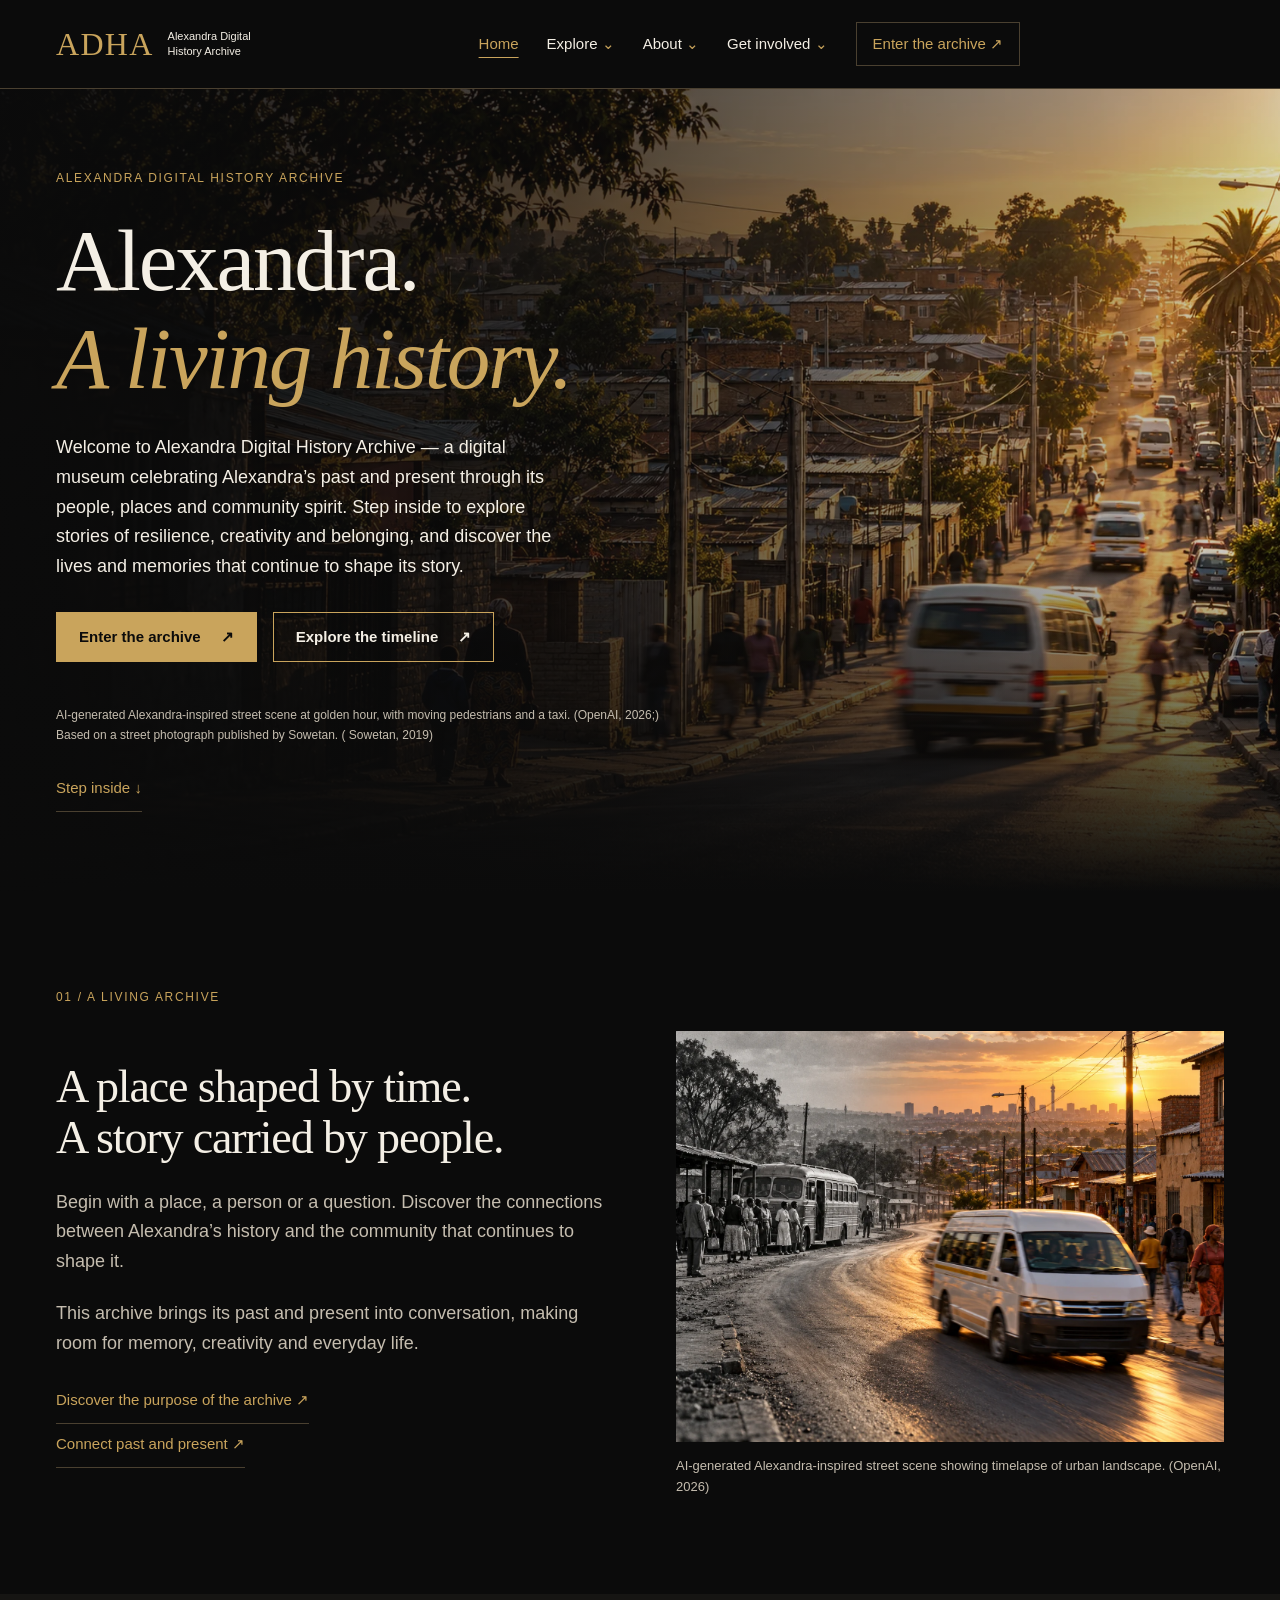
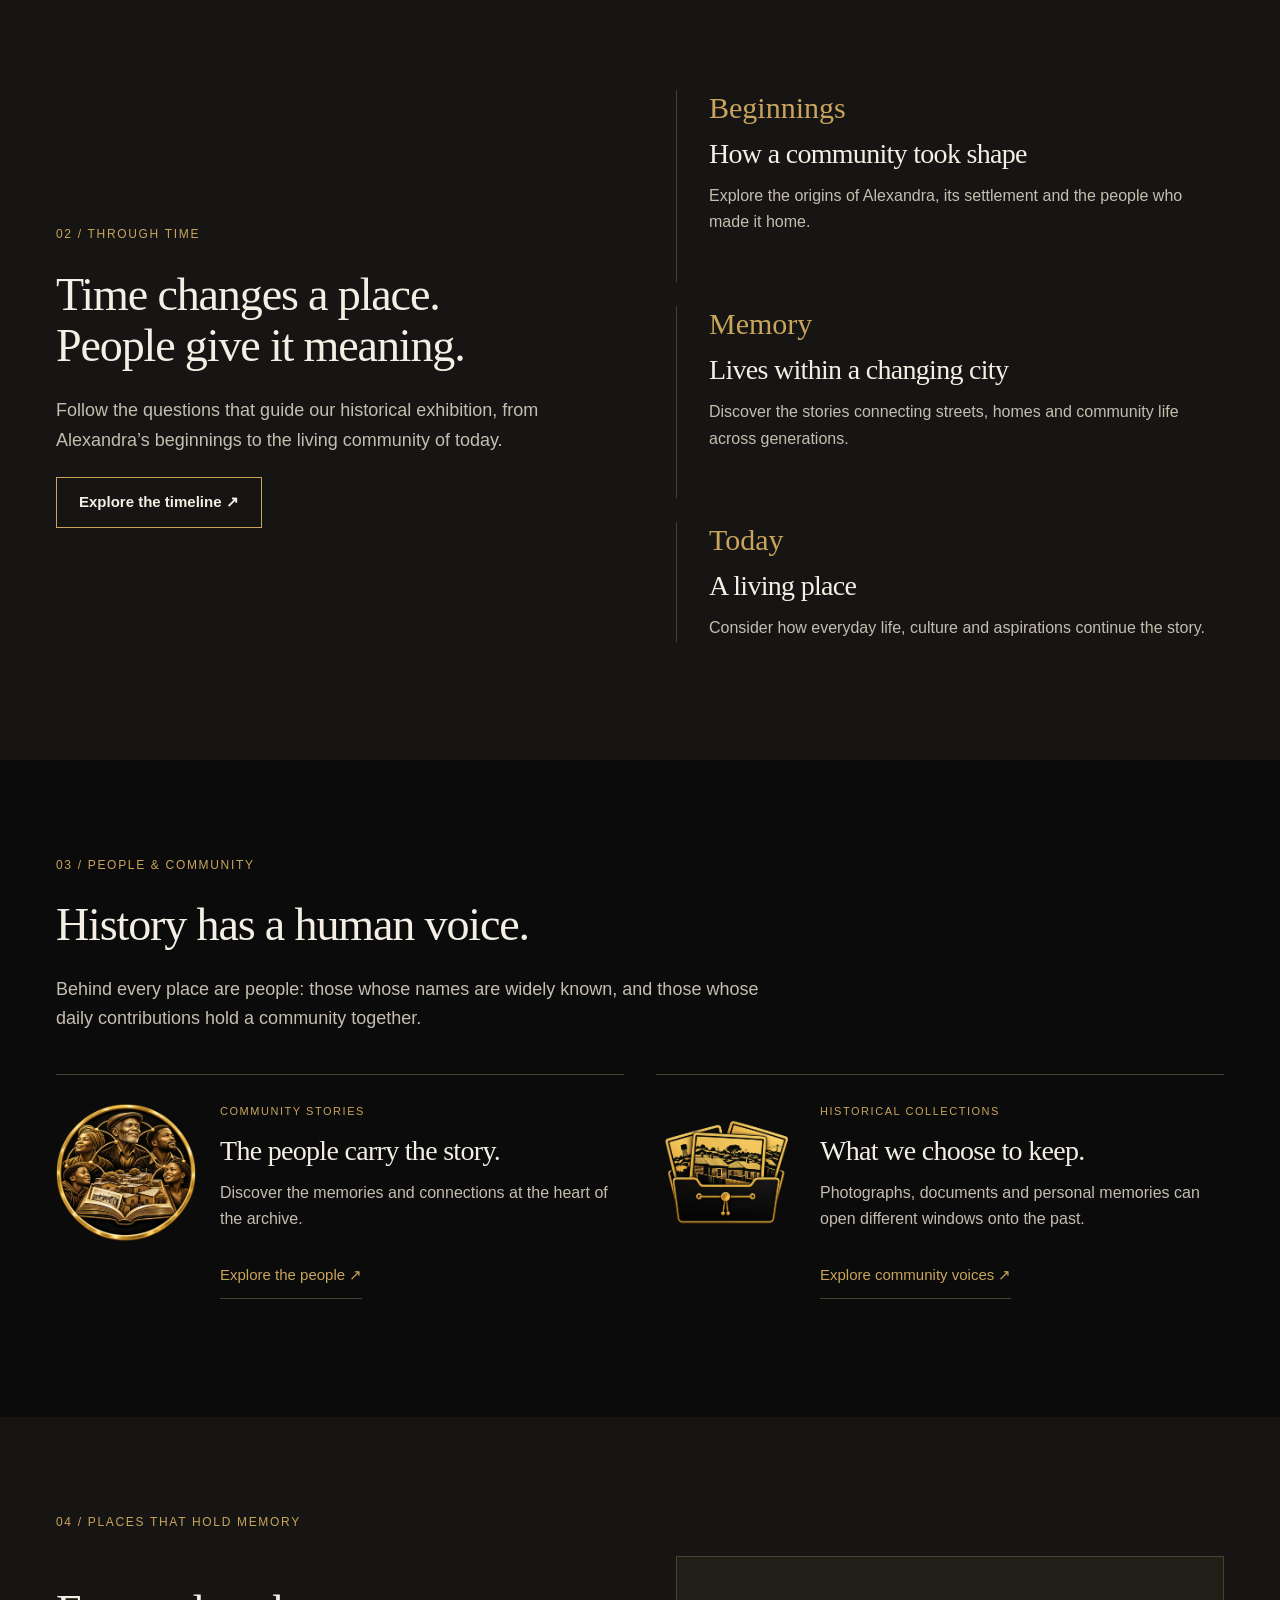
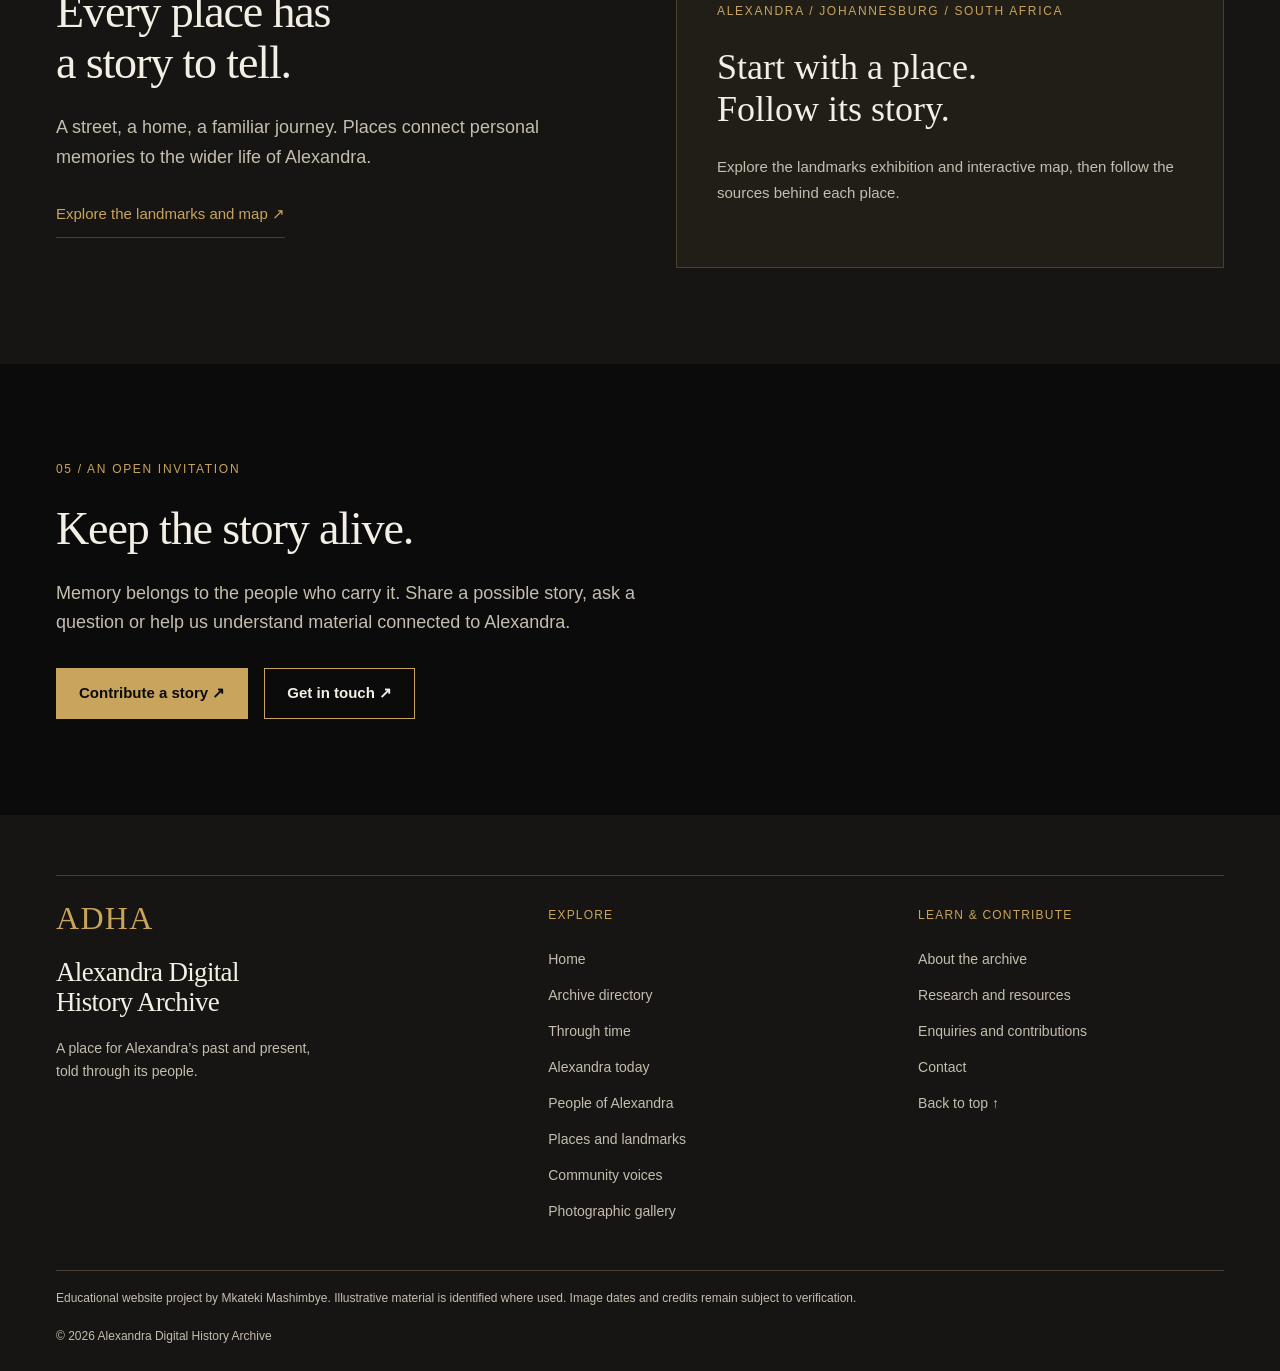
==== commit d27d07e2: "Complete museum exhibitions, form delivery, SEO and image optimisation" ====
--- a/index.html
+++ b/index.html
@@ -1,15 +1,436 @@
-<!DOCTYPE html><html lang="en"><head><meta charset="UTF-8"><meta name="viewport" content="width=device-width, initial-scale=1"><title>Alexandra Digital History Archive | A living history</title><meta name="description" content="Explore Alexandra’s past and present through people, places and community memory at the Alexandra Digital History Archive."><link rel="stylesheet" href="css/style.css"><link rel="stylesheet" href="css/museum.css"><script src="js/main.js" defer></script></head><body id="top"><a class="skip-link" href="#main-content">Skip to content</a>
-<header class="museum-header"><div class="museum-wrap header-inner">
-<a class="wordmark" href="index.html" aria-label="Alexandra Digital History Archive home"><span>ADHA</span><small>Alexandra Digital<br>History Archive</small></a>
-<button class="menu-toggle" type="button" aria-expanded="false" aria-controls="museum-navigation" hidden>Menu <span aria-hidden="true">☰</span></button>
-<nav id="museum-navigation" class="museum-nav" aria-label="Main navigation">
-<a href="index.html">Home</a><details class="nav-group"><summary>Explore</summary><div class="nav-panel"><a href="content.html">Archive directory</a><a href="index.html#through-time">Through time</a><a href="index.html#past-present">Past and present</a><a href="index.html#people">People and community</a><a href="index.html#places">Places and landmarks</a></div></details>
-<a href="about.html">About</a><details class="nav-group"><summary>Get involved</summary><div class="nav-panel"><a href="enquiry.html">Enquiries and contributions</a><a href="contact.html">Contact</a></div></details>
-<a class="nav-archive" href="content.html">Enter the archive <span aria-hidden="true">↗</span></a></nav></div></header><main id="main-content" class="museum-home">
-<section class="museum-hero" aria-labelledby="home-title"><img class="hero-photo" src="images/historic-alexandra.jpg" alt="A wide urban view from the image supplied with the original Alexandra archive project" fetchpriority="high" width="1280" height="853"><div class="hero-shade"></div><div class="museum-wrap hero-copy"><p class="eyebrow">Alexandra Digital History Archive</p><h1 id="home-title">Alexandra.<br><em>A living history.</em></h1><p class="hero-intro">Explore the places, people and everyday stories that connect Alexandra’s past with its present.</p><div class="action-row"><a class="museum-button" href="content.html">Enter the archive <span aria-hidden="true">↗</span></a><a class="museum-button secondary" href="#through-time">Explore the timeline <span aria-hidden="true">↓</span></a></div><p class="hero-credit">Project image · Date and creator credit to be verified</p><a class="scroll-cue" href="#past-present">Step inside <span aria-hidden="true">↓</span></a></div></section>
-<section id="past-present" class="museum-section museum-wrap"><p class="eyebrow">01 / A living archive</p><div class="editorial-grid"><div><h2>A place shaped by time.<br>A story carried by people.</h2><p>Begin with a place, a person or a question. Discover the connections between Alexandra’s history and the community that continues to shape it.</p><p>This archive brings its past and present into conversation, making room for memory, creativity and everyday life.</p><a class="text-link" href="about.html">Discover the purpose of the archive ↗</a></div><figure class="exhibit-photo"><img src="images/historic-alexandra.jpg" alt="Urban landscape supplied for the Alexandra archive project" width="1280" height="853" loading="lazy"><figcaption>From the original project collection · Date and credit awaiting verification. This image is not presented as a dated historical record.</figcaption></figure></div></section>
-<section id="through-time" class="museum-section timeline-section"><div class="museum-wrap editorial-grid"><div><p class="eyebrow">02 / Through time</p><h2>Time changes a place.<br>People give it meaning.</h2><p>Follow the questions that guide our historical exhibition, from Alexandra’s beginnings to the living community of today.</p><a class="museum-button secondary" href="content.html">Explore the archive ↗</a></div><div class="home-timeline"><article><p class="timeline-date">Beginnings</p><h3>How a community took shape</h3><p>Explore the origins of Alexandra, its settlement and the people who made it home.</p></article><article><p class="timeline-date">Memory</p><h3>Lives within a changing city</h3><p>Discover the stories connecting streets, homes and community life across generations.</p></article><article><p class="timeline-date">Today</p><h3>A living place</h3><p>Consider how everyday life, culture and aspirations continue the story.</p></article></div></div></section>
-<section id="people" class="museum-section museum-wrap"><p class="eyebrow">03 / People &amp; community</p><h2>History has a human voice.</h2><p class="section-intro">Behind every place are people: those whose names are widely known, and those whose daily contributions hold a community together.</p><div class="exhibition-grid"><article class="exhibition-card"><img src="images/community.png" alt="Gold circular illustration representing community heritage" loading="lazy" width="1024" height="1024"><div><p class="eyebrow">Community stories</p><h3>The people carry the story.</h3><p>Discover the memories and connections at the heart of the archive.</p><a class="text-link" href="content.html">Explore community themes ↗</a></div></article><article class="exhibition-card"><img src="images/collections.png" alt="Gold circular illustration representing historical collections" loading="lazy" width="1024" height="1024"><div><p class="eyebrow">Historical collections</p><h3>What we choose to keep.</h3><p>Photographs, documents and personal memories can open different windows onto the past.</p><a class="text-link" href="enquiry.html">Enquire about contributing ↗</a></div></article></div><p class="media-note">Illustrative medallions from the existing project; these are decorative artworks, not historical artefacts.</p></section>
-<section id="places" class="museum-section place-section"><div class="museum-wrap"><p class="eyebrow">04 / Places that hold memory</p><div class="editorial-grid"><div><h2>Every place has<br>a story to tell.</h2><p>A street, a home, a familiar journey. Places connect personal memories to the wider life of Alexandra.</p><a class="text-link" href="content.html">Discover the archive’s themes ↗</a></div><aside class="museum-quote"><span class="eyebrow">Alexandra / Johannesburg / South Africa</span><p>Start with a place.<br>Follow its story.</p><p class="small-copy">Our dedicated landmarks exhibition and interactive map are scheduled for the next development stage.</p></aside></div></div></section>
-<section class="museum-section museum-wrap invitation"><p class="eyebrow">05 / An open invitation</p><h2>Keep the story alive.</h2><p>Memory belongs to the people who carry it. Share a possible story, ask a question or help us understand material connected to Alexandra.</p><div class="action-row"><a class="museum-button" href="enquiry.html">Contribute a story ↗</a><a class="museum-button secondary" href="contact.html">Get in touch ↗</a></div></section>
-</main><footer class="museum-footer"><div class="museum-wrap"><div class="footer-grid"><div><a class="wordmark" href="index.html"><span>ADHA</span></a><h2>Alexandra Digital<br>History Archive</h2><p>A place for Alexandra’s past and present,<br>told through its people.</p></div><div><h3>Explore</h3><a href="index.html">Home</a><a href="content.html">Archive directory</a><a href="index.html#through-time">Through time</a><a href="index.html#past-present">Past and present</a><a href="index.html#people">People and community</a><a href="index.html#places">Places and landmarks</a></div><div><h3>Learn &amp; contribute</h3><a href="about.html">About the archive</a><a href="enquiry.html">Enquiries and contributions</a><a href="contact.html">Contact</a><a href="#top">Back to top ↑</a></div></div><p class="footer-note">Educational website project by Mkateki Mashimbye. Illustrative material is identified where used. Image dates and credits remain subject to verification.</p><p class="footer-note">© 2026 Alexandra Digital History Archive</p></div></footer></body></html>+<!DOCTYPE html>
+<html lang="en">
+  <head>
+    <meta charset="utf-8"/>
+    <meta content="width=device-width, initial-scale=1" name="viewport"/>
+    <title>Alexandra History &amp; Community | Alexandra Digital History Archive</title>
+    <meta name="description" content="Explore Alexandra township in Johannesburg through its history, people, landmarks and community memory in this educational digital museum."/>
+    <link href="css/style.css" rel="stylesheet"/>
+    <link href="css/museum.css" rel="stylesheet"/>
+    <script defer="" src="js/main.js">
+    </script>
+    <!-- Public URL metadata uses the planned GitHub Pages deployment address. -->
+    <link rel="canonical" href="https://emgpsd.github.io/wede5020-2026-part-3-st10479746/"/>
+    <meta name="robots" content="index, follow, max-image-preview:large"/>
+    <meta property="og:type" content="website"/>
+    <meta property="og:site_name" content="Alexandra Digital History Archive"/>
+    <meta property="og:title" content="Alexandra History &amp; Community | Alexandra Digital History Archive"/>
+    <meta property="og:description" content="Explore Alexandra township in Johannesburg through its history, people, landmarks and community memory in this educational digital museum."/>
+    <meta property="og:url" content="https://emgpsd.github.io/wede5020-2026-part-3-st10479746/"/>
+    <meta property="og:image" content="https://emgpsd.github.io/wede5020-2026-part-3-st10479746/images/optimised/alexandra-golden-hour-street.webp"/>
+    <meta property="og:image:alt" content="AI-generated Alexandra-inspired street scene at golden hour"/>
+  </head>
+  <body id="top">
+    <a class="skip-link" href="#main-content">
+      Skip to content
+    </a>
+    <!-- Shared navigation gives every page the same routes through the museum. -->
+    <header class="museum-header">
+      <div class="museum-wrap header-inner">
+        <a aria-label="Alexandra Digital History Archive home" class="wordmark" href="index.html">
+          <span>
+            ADHA
+          </span>
+          <small>
+            Alexandra Digital
+            <br/>
+            History Archive
+          </small>
+        </a>
+        <button aria-controls="museum-navigation" aria-expanded="false" class="menu-toggle" hidden="" type="button">
+          Menu
+          <span aria-hidden="true">
+            ☰
+          </span>
+        </button>
+        <nav aria-label="Main navigation" class="museum-nav" id="museum-navigation">
+          <a aria-current="page" href="index.html">
+            Home
+          </a>
+          <details class="nav-group">
+            <summary>
+              Explore
+            </summary>
+            <div class="nav-panel">
+              <a href="content.html">
+                Archive directory
+              </a>
+              <a href="timeline.html">
+                Through time
+              </a>
+              <a href="alexandra-today.html">
+                Alexandra today
+              </a>
+              <a href="people.html">
+                People of Alexandra
+              </a>
+              <a href="places.html">
+                Places and landmarks
+              </a>
+              <a href="community-voices.html">
+                Community voices
+              </a>
+              <a href="gallery.html">
+                Photographic gallery
+              </a>
+            </div>
+          </details>
+          <details class="nav-group">
+            <summary>
+              About
+            </summary>
+            <div class="nav-panel">
+              <a href="about.html">
+                About the archive
+              </a>
+              <a href="research.html">
+                Research and resources
+              </a>
+            </div>
+          </details>
+          <details class="nav-group">
+            <summary>
+              Get involved
+            </summary>
+            <div class="nav-panel">
+              <a href="enquiry.html">
+                Enquiries and contributions
+              </a>
+              <a href="contact.html">
+                Contact
+              </a>
+            </div>
+          </details>
+          <a class="nav-archive" href="content.html">
+            Enter the archive
+            <span aria-hidden="true">
+              ↗
+            </span>
+          </a>
+        </nav>
+      </div>
+    </header>
+    <main class="museum-home" id="main-content">
+      <section aria-labelledby="home-title" class="museum-hero">
+        <img decoding="async" alt="AI-generated Alexandra-inspired street scene at golden hour, with moving pedestrians and a minibus taxi" class="hero-photo" fetchpriority="high" height="853" src="images/optimised/alexandra-golden-hour-street.webp" width="1280"/>
+        <div class="hero-shade">
+        </div>
+        <div class="museum-wrap hero-copy">
+          <p class="eyebrow">
+            Alexandra Digital History Archive
+          </p>
+          <h1 id="home-title">
+            Alexandra.
+            <br/>
+            <em>
+              A living history.
+            </em>
+          </h1>
+          <p class="hero-intro">
+          Welcome to Alexandra Digital History Archive — a digital museum
+          celebrating Alexandra’s past and present through its people,
+          places and community spirit. Step inside to explore stories of
+          resilience, creativity and belonging, and discover the lives
+          and memories that continue to shape its story.
+        </p>
+          <div class="action-row">
+            <a class="museum-button" href="content.html">
+              Enter the archive
+              <span aria-hidden="true">
+                ↗
+              </span>
+            </a>
+            <a class="museum-button secondary" href="timeline.html">
+              Explore the timeline
+              <span aria-hidden="true">
+                ↗
+              </span>
+            </a>
+          </div>
+          <p class="hero-credit">
+            AI-generated Alexandra-inspired street scene at golden hour,
+            with moving pedestrians and a taxi. (OpenAI, 2026;) 
+            <br>
+            Based on a street photograph published by Sowetan. ( Sowetan, 2019)
+          </p>
+          <a class="scroll-cue" href="#past-present">
+            Step inside
+            <span aria-hidden="true">
+              ↓
+            </span>
+          </a>
+        </div>
+      </section>
+      <section class="museum-section museum-wrap" id="past-present">
+        <p class="eyebrow">
+          01 / A living archive
+        </p>
+        <div class="editorial-grid">
+          <div>
+            <h2>
+              A place shaped by time.
+              <br/>
+              A story carried by people.
+            </h2>
+            <p>
+              Begin with a place, a person or a question. Discover the connections between Alexandra’s history and the community that continues to shape it.
+            </p>
+            <p>
+              This archive brings its past and present into conversation, making room for memory, creativity and everyday life.
+            </p>
+            <a class="text-link" href="about.html">
+              Discover the purpose of the archive ↗
+            </a>
+            <br/>
+            <a class="text-link" href="alexandra-today.html">
+              Connect past and present ↗
+            </a>
+          </div>
+          <figure class="exhibit-photo">
+            <img decoding="async" alt="A black-and-white bus-stop scene blending into a golden-lit street with a modern minibus taxi" height="853" loading="lazy" src="images/optimised/alexandra-bus-and-minibus-transition.webp" width="1280"/>
+            <figcaption>
+              AI-generated Alexandra-inspired street scene showing timelapse of urban landscape. (OpenAI, 2026)
+            </figcaption>
+          </figure>
+        </div>
+      </section>
+      <section class="museum-section timeline-section" id="through-time">
+        <div class="museum-wrap editorial-grid">
+          <div>
+            <p class="eyebrow">
+              02 / Through time
+            </p>
+            <h2>
+              Time changes a place.
+              <br/>
+              People give it meaning.
+            </h2>
+            <p>
+              Follow the questions that guide our historical exhibition, from Alexandra’s beginnings to the living community of today.
+            </p>
+            <a class="museum-button secondary" href="timeline.html">
+              Explore the timeline ↗
+            </a>
+          </div>
+          <div class="home-timeline">
+            <article>
+              <p class="timeline-date">
+                Beginnings
+              </p>
+              <h3>
+                How a community took shape
+              </h3>
+              <p>
+                Explore the origins of Alexandra, its settlement and the people who made it home.
+              </p>
+            </article>
+            <article>
+              <p class="timeline-date">
+                Memory
+              </p>
+              <h3>
+                Lives within a changing city
+              </h3>
+              <p>
+                Discover the stories connecting streets, homes and community life across generations.
+              </p>
+            </article>
+            <article>
+              <p class="timeline-date">
+                Today
+              </p>
+              <h3>
+                A living place
+              </h3>
+              <p>
+                Consider how everyday life, culture and aspirations continue the story.
+              </p>
+            </article>
+          </div>
+        </div>
+      </section>
+      <section class="museum-section museum-wrap" id="people">
+        <p class="eyebrow">
+          03 / People & community
+        </p>
+        <h2>
+          History has a human voice.
+        </h2>
+        <p class="section-intro">
+          Behind every place are people: those whose names are widely known, and those whose daily contributions hold a community together.
+        </p>
+        <div class="exhibition-grid">
+          <article class="exhibition-card">
+            <img decoding="async" alt="Gold circular illustration representing community heritage" height="1024" loading="lazy" src="images/optimised/gold-community-heritage-medallion.webp" width="1024"/>
+            <div>
+              <p class="eyebrow">
+                Community stories
+              </p>
+              <h3>
+                The people carry the story.
+              </h3>
+              <p>
+                Discover the memories and connections at the heart of the archive.
+              </p>
+              <a class="text-link" href="people.html">
+                Explore the people ↗
+              </a>
+            </div>
+          </article>
+          <article class="exhibition-card">
+            <img decoding="async" alt="Gold circular illustration representing historical collections" height="1024" loading="lazy" src="images/optimised/gold-archive-folder.webp" width="1024"/>
+            <div>
+              <p class="eyebrow">
+                Historical collections
+              </p>
+              <h3>
+                What we choose to keep.
+              </h3>
+              <p>
+                Photographs, documents and personal memories can open different windows onto the past.
+              </p>
+              <a class="text-link" href="community-voices.html">
+                Explore community voices ↗
+              </a>
+            </div>
+          </article>
+        </div>
+        <p class="media-note">
+        </p>
+      </section>
+      <section class="museum-section place-section" id="places">
+        <div class="museum-wrap">
+          <p class="eyebrow">
+            04 / Places that hold memory
+          </p>
+          <div class="editorial-grid">
+            <div>
+              <h2>
+                Every place has
+                <br/>
+                a story to tell.
+              </h2>
+              <p>
+                A street, a home, a familiar journey. Places connect personal memories to the wider life of Alexandra.
+              </p>
+              <a class="text-link" href="places.html">
+                Explore the landmarks and map ↗
+              </a>
+            </div>
+            <aside class="museum-quote">
+              <span class="eyebrow">
+                Alexandra / Johannesburg / South Africa
+              </span>
+              <p>
+                Start with a place.
+                <br/>
+                Follow its story.
+              </p>
+              <p class="small-copy">
+                Explore the landmarks exhibition and interactive map, then follow the sources behind each place.
+              </p>
+            </aside>
+          </div>
+        </div>
+      </section>
+      <section class="museum-section museum-wrap invitation">
+        <p class="eyebrow">
+          05 / An open invitation
+        </p>
+        <h2>
+          Keep the story alive.
+        </h2>
+        <p>
+          Memory belongs to the people who carry it. Share a possible story, ask a question or help us understand material connected to Alexandra.
+        </p>
+        <div class="action-row">
+          <a class="museum-button" href="enquiry.html">
+            Contribute a story ↗
+          </a>
+          <a class="museum-button secondary" href="contact.html">
+            Get in touch ↗
+          </a>
+        </div>
+      </section>
+    </main>
+    <!-- The footer provides direct routes to all twelve pages without opening a menu. -->
+    <footer class="museum-footer">
+      <div class="museum-wrap">
+        <div class="footer-grid">
+          <div>
+            <a class="wordmark" href="index.html">
+              <span>
+                ADHA
+              </span>
+            </a>
+            <h2>
+              Alexandra Digital
+              <br/>
+              History Archive
+            </h2>
+            <p>
+              A place for Alexandra’s past and present,
+              <br/>
+              told through its people.
+            </p>
+          </div>
+          <div>
+            <h3>
+              Explore
+            </h3>
+            <a aria-current="page" href="index.html">
+              Home
+            </a>
+            <a href="content.html">
+              Archive directory
+            </a>
+            <a href="timeline.html">
+              Through time
+            </a>
+            <a href="alexandra-today.html">
+              Alexandra today
+            </a>
+            <a href="people.html">
+              People of Alexandra
+            </a>
+            <a href="places.html">
+              Places and landmarks
+            </a>
+            <a href="community-voices.html">
+              Community voices
+            </a>
+            <a href="gallery.html">
+              Photographic gallery
+            </a>
+          </div>
+          <div>
+            <h3>
+              Learn & contribute
+            </h3>
+            <a href="about.html">
+              About the archive
+            </a>
+            <a href="research.html">
+              Research and resources
+            </a>
+            <a href="enquiry.html">
+              Enquiries and contributions
+            </a>
+            <a href="contact.html">
+              Contact
+            </a>
+            <a href="#top">
+              Back to top ↑
+            </a>
+          </div>
+        </div>
+        <p class="footer-note">
+          Educational website project by Mkateki Mashimbye. Illustrative material is identified where used. Image dates and credits remain subject to verification.
+        </p>
+        <p class="footer-note">
+          © 2026 Alexandra Digital History Archive
+        </p>
+      </div>
+    </footer>
+  </body>
+</html>
--- a/css/museum.css
+++ b/css/museum.css
@@ -1,39 +1,1719 @@
 /* Museum foundation: shared tokens and components; legacy page layouts stay in style.css. */
-:root{--museum-black:#0b0b0b;--museum-surface:#161513;--museum-raised:#211e18;--museum-gold:#c9a45c;--museum-ivory:#f4efe5;--museum-muted:#c5bdaf;--museum-border:#4a4030;--museum-serif:Georgia,"Times New Roman",serif;--museum-sans:"Segoe UI",Arial,sans-serif;--museum-width:1280px}
-html{scroll-behavior:smooth;scroll-padding-top:100px}body{margin:0;background:var(--museum-black);color:var(--museum-ivory);font-family:var(--museum-sans);line-height:1.65}*,*::before,*::after{box-sizing:border-box}img{max-width:100%;height:auto}a{color:var(--museum-gold)}button,input,textarea,select{font:inherit}:focus-visible{outline:3px solid #e6ce98;outline-offset:5px}section[id]{scroll-margin-top:100px}.museum-wrap{width:min(var(--museum-width),calc(100% - 112px));margin-inline:auto}.skip-link{position:fixed;left:16px;top:-100px;z-index:100;background:var(--museum-gold);color:#0b0b0b;padding:12px 20px}.skip-link:focus{top:12px}
-.museum-header{display:block;position:relative;z-index:20;background:var(--museum-black);border-bottom:1px solid var(--museum-border);padding:0}.header-inner{display:flex;align-items:center;justify-content:space-between;gap:24px;min-height:88px}.wordmark{display:flex;align-items:center;gap:14px;text-decoration:none;color:var(--museum-gold)}.wordmark span{font:32px var(--museum-serif);letter-spacing:.04em}.wordmark small{font:11px/1.4 var(--museum-sans);color:var(--museum-ivory)}.museum-header .museum-nav{display:flex;align-items:center;gap:28px}.museum-nav a,.museum-nav summary{font:15px/1.5 var(--museum-sans);text-decoration:none;color:var(--museum-ivory);padding:12px 0;display:block}.museum-nav a:hover,.museum-nav summary:hover,.museum-nav a[aria-current]{color:var(--museum-gold)}.museum-nav a[aria-current]{text-decoration:underline;text-underline-offset:8px}.nav-group{position:relative}.nav-group summary{cursor:pointer;list-style:none}.nav-group summary::-webkit-details-marker{display:none}.nav-group summary::after{content:" ⌄";color:var(--museum-gold)}.nav-panel{position:absolute;top:100%;left:0;width:250px;padding:12px 20px;background:var(--museum-raised);border:1px solid var(--museum-border);box-shadow:0 12px 30px #0008}.museum-nav .nav-archive{border:1px solid var(--museum-border);padding:10px 16px;color:var(--museum-gold)}.menu-toggle{background:transparent;color:var(--museum-ivory);border:1px solid var(--museum-border);padding:10px 14px;cursor:pointer}.menu-toggle[hidden]{display:none}
-.museum-home h1,.museum-home h2,.museum-home h3,.museum-footer h2{font-family:var(--museum-serif);font-weight:400;line-height:1.12;letter-spacing:-.025em}.museum-home h1{font-size:clamp(52px,6.8vw,98px);margin:20px 0 26px}.museum-home h1 em{font-weight:400;color:var(--museum-gold)}.museum-home h2{font-size:clamp(32px,3.6vw,52px);margin:0 0 24px}.museum-home h3{font-size:28px;margin:10px 0 14px}.museum-home p{font-size:18px;color:var(--museum-muted);margin:0 0 22px}.museum-home .eyebrow,.eyebrow{font:12px/1.6 var(--museum-sans);letter-spacing:.14em;text-transform:uppercase;color:var(--museum-gold);margin:0 0 24px}.museum-hero{position:relative;min-height:720px;display:flex;align-items:center;isolation:isolate;overflow:hidden}.hero-photo{position:absolute;inset:0;width:100%;height:100%;object-fit:cover;object-position:center 68%;z-index:-2}.hero-shade{position:absolute;inset:0;background:linear-gradient(90deg,#0b0b0bf5 0%,#0b0b0bb8 45%,#0b0b0b28 100%),linear-gradient(0deg,#0b0b0b,transparent 40%);z-index:-1}.hero-copy{padding-block:80px}.hero-intro{max-width:520px;color:var(--museum-ivory)!important}.action-row{display:flex;flex-wrap:wrap;gap:16px;margin-top:30px}.museum-button{display:inline-flex;align-items:center;justify-content:center;gap:20px;min-height:48px;padding:12px 22px;background:var(--museum-gold);border:1px solid var(--museum-gold);color:#0b0b0b;text-decoration:none;font-size:15px;font-weight:600;transition:background .2s,color .2s}.museum-button:hover{background:#e6ce98;color:#0b0b0b}.museum-button.secondary{background:transparent;color:var(--museum-ivory)}.museum-button.secondary:hover{background:var(--museum-raised)}.museum-home .hero-credit{font-size:12px;margin-top:44px;color:var(--museum-muted)}.scroll-cue,.text-link{display:inline-block;text-decoration:none;border-bottom:1px solid var(--museum-border);padding-block:8px;min-height:44px;font-size:15px}.text-link:hover,.scroll-cue:hover{color:#e6ce98;border-color:var(--museum-gold)}.museum-section{padding-block:96px}.editorial-grid{display:grid;grid-template-columns:1fr 1fr;gap:72px;align-items:center}.exhibit-photo{margin:0}.exhibit-photo img{display:block;width:100%;aspect-ratio:4/3;object-fit:cover;object-position:center 70%}figcaption,.media-note{font-size:13px!important;line-height:1.6;color:var(--museum-muted);margin-top:14px!important}.timeline-section,.place-section{background:var(--museum-surface)}.home-timeline article{border-left:1px solid var(--museum-border);padding:0 0 24px 32px;margin-bottom:24px}.home-timeline article:last-child{margin-bottom:0;padding-bottom:0}.home-timeline .timeline-date{font:30px/1.2 var(--museum-serif);color:var(--museum-gold);margin-bottom:12px}.home-timeline p{font-size:16px}.section-intro{max-width:720px}.exhibition-grid{display:grid;grid-template-columns:1fr 1fr;gap:32px;margin-top:40px}.exhibition-card{display:grid;grid-template-columns:140px 1fr;gap:24px;align-items:start;border-top:1px solid var(--museum-border);padding-top:28px}.exhibition-card img{width:140px;aspect-ratio:1;object-fit:contain}.exhibition-card p{font-size:16px}.exhibition-card .eyebrow{font-size:11px;margin-bottom:14px}.museum-quote{padding:40px;background:var(--museum-raised);border:1px solid var(--museum-border)}.museum-quote>p{font:36px/1.15 var(--museum-serif);color:var(--museum-ivory);margin-top:24px}.museum-quote .small-copy{font:15px/1.7 var(--museum-sans);color:var(--museum-muted)}.invitation>p:not(.eyebrow){max-width:650px}.museum-footer{background:var(--museum-surface);padding:60px 0 24px;margin:0;color:var(--museum-muted);font-family:var(--museum-sans);text-align:left}.footer-grid{display:grid;grid-template-columns:1.4fr 1fr 1fr;gap:64px;padding-block:24px 40px;border-top:1px solid var(--museum-border)}.museum-footer h2{font-size:27px;color:var(--museum-ivory);margin-block:20px}.museum-footer h3{font:12px var(--museum-sans);text-transform:uppercase;letter-spacing:.1em;color:var(--museum-gold);margin:8px 0 20px}.museum-footer a:not(.wordmark){display:block;font-size:14px;padding-block:6px;min-height:36px;color:var(--museum-muted);text-decoration:none}.museum-footer a:hover{color:var(--museum-gold)}.museum-footer .footer-note{font-size:12px;border-top:1px solid var(--museum-border);padding-top:18px;margin-top:0;text-align:left}.museum-footer .footer-note:last-child{border:0}.museum-footer p{font-size:14px}
-@media(min-width:901px){.menu-toggle{display:none}}
-@media(max-width:1000px){.museum-wrap{width:calc(100% - 64px)}.museum-header .museum-nav{gap:16px}.wordmark small{display:none}.editorial-grid{gap:40px}.exhibition-card{grid-template-columns:1fr}.exhibition-card img{width:120px}.footer-grid{gap:32px}}
-@media(max-width:900px){.header-inner{min-height:76px;flex-wrap:wrap;padding-block:14px;gap:12px}.museum-header .museum-nav{width:100%;align-items:stretch;gap:4px;flex-direction:column;padding-bottom:12px}.nav-enhanced .museum-nav{display:none}.nav-enhanced .header-inner:has(.menu-toggle[aria-expanded="true"]) .museum-nav{display:flex}.nav-panel{position:static;width:100%;box-shadow:none;margin-block:8px}.museum-nav a,.museum-nav summary{padding:12px}.museum-nav .nav-archive{margin-top:8px}.museum-hero{min-height:640px}.footer-grid{grid-template-columns:1.3fr 1fr}}
-@media(max-width:600px){.museum-wrap{width:calc(100% - 40px)}.museum-section{padding-block:60px}.editorial-grid,.exhibition-grid,.footer-grid{grid-template-columns:1fr;gap:32px}.museum-hero{min-height:670px}.hero-copy{padding-block:60px}.hero-shade{background:linear-gradient(90deg,#0b0b0bdd,#0b0b0b70),linear-gradient(0deg,#0b0b0b,transparent 70%)}.hero-photo{object-position:62% center}.museum-home h1{font-size:54px}.museum-home p{font-size:17px}.museum-home h2{font-size:35px}.action-row{gap:12px}.museum-button{font-size:14px;padding:12px 18px}.home-timeline article{padding-left:24px}.exhibition-card{grid-template-columns:90px 1fr;gap:18px}.exhibition-card img{width:90px}.exhibition-card h3{font-size:26px}.museum-quote{padding:28px}.museum-footer{padding-top:32px}.footer-grid{gap:28px}.museum-footer a:not(.wordmark){min-height:44px}.museum-home .eyebrow{font-size:11px}}
-@media(prefers-reduced-motion:reduce){html{scroll-behavior:auto}*,*::before,*::after{transition:none!important;animation:none!important}}
+:root {
+  --museum-black: #0b0b0b;
+  --museum-surface: #161513;
+  --museum-raised: #211e18;
+  --museum-gold: #c9a45c;
+  --museum-ivory: #f4efe5;
+  --museum-muted: #c5bdaf;
+  --museum-border: #4a4030;
+  --museum-serif: Georgia, "Times New Roman", serif;
+  --museum-sans: "Segoe UI", Arial, sans-serif;
+  --museum-width: 1280px;
+}
+html {
+  scroll-behavior: smooth;
+  scroll-padding-top: 100px;
+}
+body {
+  margin: 0;
+  background: var(--museum-black);
+  color: var(--museum-ivory);
+  font-family: var(--museum-sans);
+  line-height: 1.65;
+}
+*,
+*::before,
+*::after {
+  box-sizing: border-box;
+}
+img {
+  max-width: 100%;
+  height: auto;
+}
+a {
+  color: var(--museum-gold);
+}
+button,
+input,
+textarea,
+select {
+  font: inherit;
+}
+:focus-visible {
+  outline: 3px solid #e6ce98;
+  outline-offset: 5px;
+}
+section[id] {
+  scroll-margin-top: 100px;
+}
+.museum-wrap {
+  width: min(var(--museum-width), calc(100% - 112px));
+  margin-inline: auto;
+}
+.skip-link {
+  position: fixed;
+  left: 16px;
+  top: -100px;
+  z-index: 100;
+  background: var(--museum-gold);
+  color: #0b0b0b;
+  padding: 12px 20px;
+}
+.skip-link:focus {
+  top: 12px;
+}
+.museum-header {
+  display: block;
+  position: relative;
+  z-index: 20;
+  background: var(--museum-black);
+  border-bottom: 1px solid var(--museum-border);
+  padding: 0;
+}
+.header-inner {
+  display: flex;
+  align-items: center;
+  justify-content: space-between;
+  gap: 24px;
+  min-height: 88px;
+}
+.wordmark {
+  display: flex;
+  align-items: center;
+  gap: 14px;
+  text-decoration: none;
+  color: var(--museum-gold);
+}
+.wordmark span {
+  font: 32px var(--museum-serif);
+  letter-spacing: 0.04em;
+}
+.wordmark small {
+  font: 11px/1.4 var(--museum-sans);
+  color: var(--museum-ivory);
+}
+.museum-header .museum-nav {
+  display: flex;
+  align-items: center;
+  gap: 28px;
+}
+.museum-nav a,
+.museum-nav summary {
+  font: 15px/1.5 var(--museum-sans);
+  text-decoration: none;
+  color: var(--museum-ivory);
+  padding: 12px 0;
+  display: block;
+}
+.museum-nav a:hover,
+.museum-nav summary:hover,
+.museum-nav a[aria-current] {
+  color: var(--museum-gold);
+}
+.museum-nav a[aria-current] {
+  text-decoration: underline;
+  text-underline-offset: 8px;
+}
+.nav-group {
+  position: relative;
+}
+.nav-group summary {
+  cursor: pointer;
+  list-style: none;
+}
+.nav-group summary::-webkit-details-marker {
+  display: none;
+}
+.nav-group summary::after {
+  content: " ⌄";
+  color: var(--museum-gold);
+}
+.nav-panel {
+  position: absolute;
+  top: 100%;
+  left: 0;
+  width: 250px;
+  padding: 12px 20px;
+  background: var(--museum-raised);
+  border: 1px solid var(--museum-border);
+  box-shadow: 0 12px 30px #0008;
+}
+.museum-nav .nav-archive {
+  border: 1px solid var(--museum-border);
+  padding: 10px 16px;
+  color: var(--museum-gold);
+}
+.menu-toggle {
+  background: transparent;
+  color: var(--museum-ivory);
+  border: 1px solid var(--museum-border);
+  padding: 10px 14px;
+  cursor: pointer;
+}
+.menu-toggle[hidden] {
+  display: none;
+}
+.museum-home h1,
+.museum-home h2,
+.museum-home h3,
+.museum-footer h2 {
+  font-family: var(--museum-serif);
+  font-weight: 400;
+  line-height: 1.12;
+  letter-spacing: -0.025em;
+}
+.museum-home h1 {
+  font-size: clamp(52px, 6.8vw, 98px);
+  margin: 20px 0 26px;
+}
+.museum-home h1 em {
+  font-weight: 400;
+  color: var(--museum-gold);
+}
+.museum-home h2 {
+  font-size: clamp(32px, 3.6vw, 52px);
+  margin: 0 0 24px;
+}
+.museum-home h3 {
+  font-size: 28px;
+  margin: 10px 0 14px;
+}
+.museum-home p {
+  font-size: 18px;
+  color: var(--museum-muted);
+  margin: 0 0 22px;
+}
+.museum-home .eyebrow,
+.eyebrow {
+  font: 12px/1.6 var(--museum-sans);
+  letter-spacing: 0.14em;
+  text-transform: uppercase;
+  color: var(--museum-gold);
+  margin: 0 0 24px;
+}
+.museum-hero {
+  position: relative;
+  min-height: 720px;
+  display: flex;
+  align-items: center;
+  isolation: isolate;
+  overflow: hidden;
+}
+.hero-photo {
+  position: absolute;
+  inset: 0;
+  width: 100%;
+  height: 100%;
+  object-fit: cover;
+  object-position: center 68%;
+  z-index: -2;
+}
+.hero-shade {
+  position: absolute;
+  inset: 0;
+  background:
+    linear-gradient(90deg, #0b0b0bf5 0%, #0b0b0bb8 45%, #0b0b0b28 100%),
+    linear-gradient(0deg, #0b0b0b, transparent 40%);
+  z-index: -1;
+}
+.hero-copy {
+  padding-block: 80px;
+}
+.hero-intro {
+  max-width: 520px;
+  color: var(--museum-ivory) !important;
+}
+.action-row {
+  display: flex;
+  flex-wrap: wrap;
+  gap: 16px;
+  margin-top: 30px;
+}
+.museum-button {
+  display: inline-flex;
+  align-items: center;
+  justify-content: center;
+  gap: 20px;
+  min-height: 48px;
+  padding: 12px 22px;
+  background: var(--museum-gold);
+  border: 1px solid var(--museum-gold);
+  color: #0b0b0b;
+  text-decoration: none;
+  font-size: 15px;
+  font-weight: 600;
+  transition:
+    background 0.2s,
+    color 0.2s;
+}
+.museum-button:hover {
+  background: #e6ce98;
+  color: #0b0b0b;
+}
+.museum-button.secondary {
+  background: transparent;
+  color: var(--museum-ivory);
+}
+.museum-button.secondary:hover {
+  background: var(--museum-raised);
+}
+.museum-home .hero-credit {
+  font-size: 12px;
+  margin-top: 44px;
+  color: var(--museum-muted);
+}
+.scroll-cue,
+.text-link {
+  display: inline-block;
+  text-decoration: none;
+  border-bottom: 1px solid var(--museum-border);
+  padding-block: 8px;
+  min-height: 44px;
+  font-size: 15px;
+}
+.text-link:hover,
+.scroll-cue:hover {
+  color: #e6ce98;
+  border-color: var(--museum-gold);
+}
+.museum-section {
+  padding-block: 96px;
+}
+.editorial-grid {
+  display: grid;
+  grid-template-columns: 1fr 1fr;
+  gap: 72px;
+  align-items: center;
+}
+.exhibit-photo {
+  margin: 0;
+}
+.exhibit-photo img {
+  display: block;
+  width: 100%;
+  aspect-ratio: 4/3;
+  object-fit: cover;
+  object-position: center 70%;
+}
+figcaption,
+.media-note {
+  font-size: 13px !important;
+  line-height: 1.6;
+  color: var(--museum-muted);
+  margin-top: 14px !important;
+}
+.timeline-section,
+.place-section {
+  background: var(--museum-surface);
+}
+.home-timeline article {
+  border-left: 1px solid var(--museum-border);
+  padding: 0 0 24px 32px;
+  margin-bottom: 24px;
+}
+.home-timeline article:last-child {
+  margin-bottom: 0;
+  padding-bottom: 0;
+}
+.home-timeline .timeline-date {
+  font: 30px/1.2 var(--museum-serif);
+  color: var(--museum-gold);
+  margin-bottom: 12px;
+}
+.home-timeline p {
+  font-size: 16px;
+}
+.section-intro {
+  max-width: 720px;
+}
+.exhibition-grid {
+  display: grid;
+  grid-template-columns: 1fr 1fr;
+  gap: 32px;
+  margin-top: 40px;
+}
+.exhibition-card {
+  display: grid;
+  grid-template-columns: 140px 1fr;
+  gap: 24px;
+  align-items: start;
+  border-top: 1px solid var(--museum-border);
+  padding-top: 28px;
+}
+.exhibition-card img {
+  width: 140px;
+  aspect-ratio: 1;
+  object-fit: contain;
+}
+.exhibition-card p {
+  font-size: 16px;
+}
+.exhibition-card .eyebrow {
+  font-size: 11px;
+  margin-bottom: 14px;
+}
+.museum-quote {
+  padding: 40px;
+  background: var(--museum-raised);
+  border: 1px solid var(--museum-border);
+}
+.museum-quote > p {
+  font: 36px/1.15 var(--museum-serif);
+  color: var(--museum-ivory);
+  margin-top: 24px;
+}
+.museum-quote .small-copy {
+  font: 15px/1.7 var(--museum-sans);
+  color: var(--museum-muted);
+}
+.invitation > p:not(.eyebrow) {
+  max-width: 650px;
+}
+.museum-footer {
+  background: var(--museum-surface);
+  padding: 60px 0 24px;
+  margin: 0;
+  color: var(--museum-muted);
+  font-family: var(--museum-sans);
+  text-align: left;
+}
+.footer-grid {
+  display: grid;
+  grid-template-columns: 1.4fr 1fr 1fr;
+  gap: 64px;
+  padding-block: 24px 40px;
+  border-top: 1px solid var(--museum-border);
+}
+.museum-footer h2 {
+  font-size: 27px;
+  color: var(--museum-ivory);
+  margin-block: 20px;
+}
+.museum-footer h3 {
+  font: 12px var(--museum-sans);
+  text-transform: uppercase;
+  letter-spacing: 0.1em;
+  color: var(--museum-gold);
+  margin: 8px 0 20px;
+}
+.museum-footer a:not(.wordmark) {
+  display: block;
+  font-size: 14px;
+  padding-block: 6px;
+  min-height: 36px;
+  color: var(--museum-muted);
+  text-decoration: none;
+}
+.museum-footer a:hover {
+  color: var(--museum-gold);
+}
+.museum-footer .footer-note {
+  font-size: 12px;
+  border-top: 1px solid var(--museum-border);
+  padding-top: 18px;
+  margin-top: 0;
+  text-align: left;
+}
+.museum-footer .footer-note:last-child {
+  border: 0;
+}
+.museum-footer p {
+  font-size: 14px;
+}
+@media (min-width: 901px) {
+  .menu-toggle {
+    display: none;
+  }
+}
+@media (max-width: 1000px) {
+  .museum-wrap {
+    width: calc(100% - 64px);
+  }
+  .museum-header .museum-nav {
+    gap: 16px;
+  }
+  .wordmark small {
+    display: none;
+  }
+  .editorial-grid {
+    gap: 40px;
+  }
+  .exhibition-card {
+    grid-template-columns: 1fr;
+  }
+  .exhibition-card img {
+    width: 120px;
+  }
+  .footer-grid {
+    gap: 32px;
+  }
+}
+@media (max-width: 900px) {
+  .header-inner {
+    min-height: 76px;
+    flex-wrap: wrap;
+    padding-block: 14px;
+    gap: 12px;
+  }
+  .museum-header .museum-nav {
+    width: 100%;
+    align-items: stretch;
+    gap: 4px;
+    flex-direction: column;
+    padding-bottom: 12px;
+  }
+  .nav-enhanced .museum-nav {
+    display: none;
+  }
+  .nav-enhanced
+    .header-inner:has(.menu-toggle[aria-expanded="true"])
+    .museum-nav {
+    display: flex;
+  }
+  .nav-panel {
+    position: static;
+    width: 100%;
+    box-shadow: none;
+    margin-block: 8px;
+  }
+  .museum-nav a,
+  .museum-nav summary {
+    padding: 12px;
+  }
+  .museum-nav .nav-archive {
+    margin-top: 8px;
+  }
+  .museum-hero {
+    min-height: 640px;
+  }
+  .footer-grid {
+    grid-template-columns: 1.3fr 1fr;
+  }
+}
+@media (max-width: 600px) {
+  .museum-wrap {
+    width: calc(100% - 40px);
+  }
+  .museum-section {
+    padding-block: 60px;
+  }
+  .editorial-grid,
+  .exhibition-grid,
+  .footer-grid {
+    grid-template-columns: 1fr;
+    gap: 32px;
+  }
+  .museum-hero {
+    min-height: 670px;
+  }
+  .hero-copy {
+    padding-block: 60px;
+  }
+  .hero-shade {
+    background:
+      linear-gradient(90deg, #0b0b0bdd, #0b0b0b70),
+      linear-gradient(0deg, #0b0b0b, transparent 70%);
+  }
+  .hero-photo {
+    object-position: 62% center;
+  }
+  .museum-home h1 {
+    font-size: 54px;
+  }
+  .museum-home p {
+    font-size: 17px;
+  }
+  .museum-home h2 {
+    font-size: 35px;
+  }
+  .action-row {
+    gap: 12px;
+  }
+  .museum-button {
+    font-size: 14px;
+    padding: 12px 18px;
+  }
+  .home-timeline article {
+    padding-left: 24px;
+  }
+  .exhibition-card {
+    grid-template-columns: 90px 1fr;
+    gap: 18px;
+  }
+  .exhibition-card img {
+    width: 90px;
+  }
+  .exhibition-card h3 {
+    font-size: 26px;
+  }
+  .museum-quote {
+    padding: 28px;
+  }
+  .museum-footer {
+    padding-top: 32px;
+  }
+  .footer-grid {
+    gap: 28px;
+  }
+  .museum-footer a:not(.wordmark) {
+    min-height: 44px;
+  }
+  .museum-home .eyebrow {
+    font-size: 11px;
+  }
+}
+@media (prefers-reduced-motion: reduce) {
+  html {
+    scroll-behavior: auto;
+  }
+  *,
+  *::before,
+  *::after {
+    transition: none !important;
+    animation: none !important;
+  }
+}
 
-/* Maintain readable controls within the existing light forms. */
+/* Readable legacy light forms. */
 .enquiry-form,
-.contact-form {
-    color: #171513;
-}
-
+.contact-form,
 .enquiry-form label,
 .contact-form label {
-    color: #171513;
-}
-
+  color: #171513;
+}
 .enquiry-form input,
 .enquiry-form select,
 .enquiry-form textarea,
 .contact-form input,
 .contact-form select,
 .contact-form textarea {
-    color: #171513;
-    background-color: #ffffff;
+  color: #171513;
+  background-color: #fff;
+}
+@media print {
+  .skip-link,
+  .menu-toggle {
+    display: none !important;
+  }
 }
 
-/* The skip link is for screen navigation, not printed output. */
-@media print {
-    .skip-link,
-    .menu-toggle {
-        display: none !important;
+/* Archive directory: staged museum exhibition layout. */
+.archive-intro {
+  padding-block: 40px 56px;
+}
+.archive-page .archive-breadcrumb {
+  font-size: 14px;
+  margin-bottom: 38px;
+}
+.archive-breadcrumb a {
+  text-underline-offset: 4px;
+}
+.archive-page h1 {
+  font-size: clamp(44px, 5vw, 72px);
+  margin: 0 0 24px;
+}
+.archive-page .archive-status {
+  font-size: 14px;
+  max-width: 740px;
+  border-left: 2px solid var(--museum-gold);
+  padding-left: 18px;
+}
+.archive-catalogue {
+  padding-bottom: 80px;
+}
+.archive-catalogue h2 {
+  font-size: clamp(28px, 3vw, 40px);
+}
+.archive-search label,
+.archive-sort label {
+  display: block;
+  margin-bottom: 10px;
+  color: var(--museum-ivory);
+  font-size: 15px;
+}
+.archive-search-row {
+  display: flex;
+  gap: 12px;
+}
+.archive-search-row input {
+  min-width: 0;
+  flex: 1;
+  padding: 14px 18px;
+  color: var(--museum-ivory);
+  background: var(--museum-surface);
+  border: 1px solid var(--museum-border);
+  border-radius: 0;
+}
+.archive-search-row input::placeholder {
+  color: var(--museum-muted);
+}
+.archive-toolbar {
+  display: flex;
+  justify-content: space-between;
+  align-items: flex-end;
+  gap: 24px;
+  margin-top: 28px;
+}
+.archive-categories {
+  border: 0;
+  margin: 0;
+  padding: 0;
+  min-width: 0;
+}
+.archive-categories legend {
+  font-size: 14px;
+  margin-bottom: 12px;
+}
+.archive-categories > div {
+  display: flex;
+  gap: 8px;
+  flex-wrap: wrap;
+}
+.archive-categories button {
+  background: transparent;
+  color: var(--museum-ivory);
+  border: 1px solid var(--museum-border);
+  border-radius: 30px;
+  min-height: 44px;
+  padding: 8px 18px;
+  cursor: pointer;
+}
+.archive-categories button[aria-pressed="true"] {
+  background: var(--museum-gold);
+  color: var(--museum-black);
+  border-color: var(--museum-gold);
+}
+.archive-categories button:hover {
+  border-color: var(--museum-gold);
+}
+.archive-sort select {
+  background: var(--museum-surface);
+  color: var(--museum-ivory);
+  border: 1px solid var(--museum-border);
+  padding: 12px;
+  min-height: 44px;
+  max-width: 100%;
+}
+.archive-result-bar {
+  display: flex;
+  gap: 20px;
+  align-items: center;
+  justify-content: space-between;
+  margin-block: 24px 0;
+  padding-bottom: 16px;
+  border-bottom: 1px solid var(--museum-border);
+}
+.archive-page #archive-count {
+  font-size: 15px;
+  margin: 0;
+}
+.archive-reset {
+  color: var(--museum-gold);
+  background: none;
+  border: 0;
+  text-decoration: underline;
+  text-underline-offset: 5px;
+  cursor: pointer;
+  min-height: 44px;
+  padding: 8px 0;
+}
+.archive-entry {
+  display: grid;
+  grid-template-columns: 220px 1fr;
+  gap: 32px;
+  padding-block: 28px;
+  border-bottom: 1px solid var(--museum-border);
+}
+.archive-thumbnail {
+  margin: 0;
+  background: var(--museum-surface);
+  align-self: start;
+}
+.archive-thumbnail img {
+  display: block;
+  width: 100%;
+  height: 165px;
+  object-fit: cover;
+}
+.archive-entry h3 {
+  font-size: 30px;
+  margin: 8px 0 14px;
+}
+.archive-entry h3 a {
+  color: var(--museum-ivory);
+  text-decoration: none;
+}
+.archive-entry h3 a:hover {
+  color: var(--museum-gold);
+  text-decoration: underline;
+  text-underline-offset: 5px;
+}
+.archive-entry .eyebrow {
+  margin-bottom: 4px;
+  font-size: 11px;
+}
+.archive-entry p {
+  font-size: 17px;
+  max-width: 760px;
+  margin-bottom: 12px;
+}
+.archive-entry .archive-provenance {
+  font-size: 12px;
+  margin-bottom: 0;
+}
+.archive-empty {
+  padding: 40px 0;
+}
+.archive-empty[hidden] {
+  display: none;
+}
+.archive-reading {
+  background: var(--museum-surface);
+}
+@media (max-width: 900px) {
+  .archive-toolbar {
+    align-items: stretch;
+    flex-direction: column;
+  }
+  .archive-sort {
+    max-width: 260px;
+  }
+  .archive-entry {
+    grid-template-columns: 160px 1fr;
+    gap: 24px;
+  }
+  .archive-thumbnail img {
+    height: 140px;
+  }
+}
+@media (max-width: 600px) {
+  .archive-intro {
+    padding-block: 28px 32px;
+  }
+  .archive-page .archive-breadcrumb {
+    margin-bottom: 28px;
+  }
+  .archive-search-row {
+    flex-direction: column;
+  }
+  .archive-search-row .museum-button {
+    align-self: flex-start;
+  }
+  .archive-entry {
+    grid-template-columns: 1fr;
+    gap: 20px;
+  }
+  .archive-thumbnail {
+    width: 100%;
+    max-width: 220px;
+  }
+  .archive-thumbnail img {
+    height: 160px;
+  }
+  .archive-result-bar {
+    align-items: flex-start;
+    flex-direction: column;
+    gap: 4px;
+  }
+  .archive-catalogue {
+    padding-bottom: 48px;
+  }
+  .archive-entry h3 {
+    font-size: 29px;
+  }
+}
+
+/* Timeline: chronological layout, native disclosures and source references. */
+.sr-only {
+  position: absolute;
+  width: 1px;
+  height: 1px;
+  padding: 0;
+  margin: -1px;
+  overflow: hidden;
+  clip-path: inset(50%);
+  white-space: nowrap;
+  border: 0;
+}
+.timeline-intro {
+  padding-block: 40px 48px;
+}
+.timeline-page .timeline-breadcrumb {
+  font-size: 14px;
+  margin-bottom: 38px;
+}
+.timeline-breadcrumb a {
+  text-underline-offset: 4px;
+}
+.timeline-page h1 {
+  font-size: clamp(44px, 5.5vw, 78px);
+  margin-bottom: 28px;
+}
+.timeline-page .timeline-note {
+  font-size: 14px;
+  max-width: 760px;
+  border-left: 2px solid var(--museum-gold);
+  padding-left: 18px;
+}
+.timeline-era-nav {
+  display: flex;
+  flex-wrap: wrap;
+  gap: 12px;
+  border-block: 1px solid var(--museum-border);
+  padding-block: 20px;
+}
+.timeline-era-nav a {
+  border: 1px solid var(--museum-border);
+  text-decoration: none;
+  min-height: 44px;
+  padding: 10px 18px;
+  font-size: 14px;
+}
+.timeline-era-nav a:hover {
+  background: var(--museum-raised);
+  border-color: var(--museum-gold);
+}
+.timeline-events {
+  padding-block: 32px 80px;
+}
+.timeline-event {
+  display: grid;
+  grid-template-columns: 220px minmax(0, 1fr);
+  gap: 48px;
+  padding-block: 48px;
+  border-bottom: 1px solid var(--museum-border);
+  scroll-margin-top: 32px;
+}
+.timeline-year {
+  display: flex;
+  flex-direction: column;
+  gap: 16px;
+}
+.timeline-year time {
+  font: 64px/1 var(--museum-serif);
+  color: var(--museum-gold);
+}
+.timeline-story {
+  max-width: 780px;
+}
+.timeline-story h2 {
+  font-size: clamp(30px, 3vw, 42px);
+}
+.timeline-context {
+  border: 1px solid var(--museum-border);
+  margin-top: 28px;
+}
+.timeline-context summary {
+  cursor: pointer;
+  min-height: 48px;
+  padding: 14px 20px;
+  color: var(--museum-gold);
+  font-size: 16px;
+}
+.timeline-context[open] summary {
+  border-bottom: 1px solid var(--museum-border);
+  background: var(--museum-raised);
+}
+.timeline-context > div {
+  padding: 20px;
+}
+.timeline-context > div p {
+  font-size: 16px;
+}
+.timeline-context > div p:last-child {
+  margin-bottom: 0;
+}
+.timeline-source a {
+  overflow-wrap: anywhere;
+  text-underline-offset: 4px;
+}
+.timeline-present {
+  background: var(--museum-surface);
+}
+.timeline-present .text-link {
+  display: block;
+  width: fit-content;
+  margin-top: 14px;
+}
+.timeline-references ol {
+  max-width: 900px;
+  padding-left: 24px;
+}
+.timeline-references li {
+  padding: 0 0 20px 10px;
+  color: var(--museum-muted);
+  overflow-wrap: anywhere;
+}
+.timeline-references a {
+  text-underline-offset: 4px;
+}
+@media (max-width: 900px) {
+  .timeline-event {
+    grid-template-columns: 150px minmax(0, 1fr);
+    gap: 32px;
+  }
+  .timeline-year time {
+    font-size: 52px;
+  }
+}
+@media (max-width: 600px) {
+  .timeline-intro {
+    padding-block: 28px 32px;
+  }
+  .timeline-page .timeline-breadcrumb {
+    margin-bottom: 28px;
+  }
+  .timeline-event {
+    grid-template-columns: 1fr;
+    gap: 14px;
+    padding-block: 36px;
+  }
+  .timeline-year {
+    flex-direction: row;
+    align-items: baseline;
+    flex-wrap: wrap;
+    gap: 16px;
+  }
+  .timeline-year .eyebrow {
+    margin: 0;
+  }
+  .timeline-year time {
+    font-size: 48px;
+  }
+  .timeline-events {
+    padding-bottom: 48px;
+  }
+  .timeline-era-nav {
+    gap: 8px;
+  }
+  .timeline-era-nav a {
+    width: 100%;
+  }
+  .timeline-context > div {
+    padding: 18px;
+  }
+}
+
+/* Places exhibition: the location list remains independent of map availability. */
+.places-intro {
+  padding-block: 40px 48px;
+}
+.places-page .places-breadcrumb {
+  font-size: 14px;
+  margin-bottom: 38px;
+}
+.places-page h1 {
+  font-size: clamp(44px, 5.5vw, 78px);
+}
+.places-page .places-note {
+  font-size: 14px;
+  max-width: 760px;
+  border-left: 2px solid var(--museum-gold);
+  padding-left: 18px;
+}
+.places-exhibition {
+  padding-bottom: 80px;
+}
+.places-exhibition > h2 {
+  font-size: clamp(28px, 3vw, 42px);
+}
+#places-controls[hidden],
+.select-place[hidden],
+#places-reset[hidden],
+.place-card[hidden],
+#places-empty[hidden],
+.place-detail[hidden] {
+  display: none;
+}
+#places-search label {
+  display: block;
+  margin-bottom: 10px;
+}
+.places-search-row {
+  display: flex;
+  gap: 12px;
+}
+.places-search-row input {
+  min-width: 0;
+  flex: 1;
+  padding: 14px 18px;
+  color: var(--museum-ivory);
+  background: var(--museum-surface);
+  border: 1px solid var(--museum-border);
+  border-radius: 0;
+}
+.places-search-row input::placeholder {
+  color: var(--museum-muted);
+}
+.place-filters {
+  padding: 0;
+  border: 0;
+  margin: 24px 0;
+}
+.place-filters legend {
+  margin-bottom: 12px;
+  font-size: 14px;
+}
+.place-filters button {
+  background: transparent;
+  color: var(--museum-ivory);
+  border: 1px solid var(--museum-border);
+  border-radius: 30px;
+  min-height: 44px;
+  padding: 8px 18px;
+  margin: 0 8px 8px 0;
+  cursor: pointer;
+}
+.place-filters button[aria-pressed="true"] {
+  background: var(--museum-gold);
+  color: var(--museum-black);
+}
+.places-layout {
+  display: grid;
+  grid-template-columns: minmax(0, 1.2fr) minmax(0, 1fr);
+  gap: 36px;
+  align-items: start;
+}
+#places-map {
+  height: 520px;
+  width: 100%;
+  background: #d8d6cf;
+  color: #171513;
+  z-index: 0;
+}
+.places-map-column > .text-link {
+  margin-bottom: 16px;
+}
+.places-page #map-status,
+.places-page #map-help {
+  font-size: 14px;
+  margin-top: 14px;
+}
+.places-page .places-count {
+  font-size: 15px;
+}
+.place-card {
+  border: 1px solid var(--museum-border);
+  padding: 24px;
+  margin-bottom: 20px;
+}
+.place-card h3 {
+  font-size: 28px;
+}
+.place-card p,
+.place-static-details {
+  font-size: 16px;
+}
+.place-card .eyebrow {
+  font-size: 11px;
+}
+.place-static-details {
+  margin-top: 18px;
+}
+.place-static-details summary {
+  min-height: 44px;
+  cursor: pointer;
+  color: var(--museum-gold);
+}
+.place-static-details a,
+.place-detail-links a {
+  overflow-wrap: anywhere;
+  text-underline-offset: 4px;
+}
+.place-card .museum-button[aria-pressed="true"] {
+  background: var(--museum-gold);
+  color: var(--museum-black);
+}
+.place-detail {
+  margin-top: 40px;
+  padding: 36px;
+  background: var(--museum-raised);
+  border: 1px solid var(--museum-border);
+  scroll-margin-top: 24px;
+}
+.place-detail-links {
+  display: flex;
+  flex-wrap: wrap;
+  gap: 16px 28px;
+  margin-bottom: 20px;
+}
+.place-detail-links a {
+  min-height: 44px;
+  display: inline-flex;
+  align-items: center;
+}
+.places-source-section {
+  background: var(--museum-surface);
+}
+.places-source-section li {
+  color: var(--museum-muted);
+  padding-bottom: 16px;
+}
+/* Leaflet popups use a light surface with dark text for reliable contrast. */
+.places-page .leaflet-popup-content {
+  font-family: var(--museum-sans);
+  font-size: 15px;
+  line-height: 1.5;
+  color: #171513;
+}
+.places-page .leaflet-popup-content p {
+  font-size: 14px;
+  color: #171513;
+  margin: 12px 0;
+}
+.places-page .leaflet-control-attribution a {
+  color: #174e74;
+}
+@media (max-width: 900px) {
+  .places-layout {
+    grid-template-columns: 1fr;
+  }
+  #places-map {
+    height: 420px;
+  }
+}
+@media (max-width: 600px) {
+  .places-intro {
+    padding-block: 28px 32px;
+  }
+  .places-search-row {
+    flex-direction: column;
+  }
+  .places-search-row .museum-button {
+    align-self: flex-start;
+  }
+  #places-map {
+    height: 340px;
+  }
+  .place-card,
+  .place-detail {
+    padding: 22px;
+  }
+  .place-detail-links {
+    flex-direction: column;
+    gap: 8px;
+  }
+  .places-exhibition {
+    padding-bottom: 48px;
+  }
+}
+
+/* Gallery: captions remain visible without hover or JavaScript. */
+.gallery-intro {
+  padding-block: 40px 48px;
+}
+.gallery-page .gallery-breadcrumb {
+  font-size: 14px;
+  margin-bottom: 38px;
+}
+.gallery-page h1 {
+  font-size: clamp(44px, 5.5vw, 78px);
+}
+.gallery-page .gallery-note {
+  font-size: 14px;
+  max-width: 760px;
+  border-left: 2px solid var(--museum-gold);
+  padding-left: 18px;
+}
+.gallery-collection {
+  padding-bottom: 80px;
+}
+.gallery-collection > h2 {
+  font-size: clamp(28px, 3vw, 42px);
+}
+.gallery-filters {
+  border: 0;
+  padding: 0;
+  margin: 24px 0 16px;
+}
+.gallery-filters legend {
+  font-size: 14px;
+  margin-bottom: 12px;
+}
+.gallery-filters button {
+  min-height: 44px;
+  border: 1px solid var(--museum-border);
+  border-radius: 30px;
+  background: transparent;
+  color: var(--museum-ivory);
+  padding: 8px 18px;
+  margin: 0 8px 8px 0;
+  cursor: pointer;
+}
+.gallery-filters button[aria-pressed="true"] {
+  background: var(--museum-gold);
+  color: var(--museum-black);
+}
+.gallery-page .gallery-count {
+  font-size: 15px;
+}
+.gallery-grid {
+  display: grid;
+  grid-template-columns: repeat(3, minmax(0, 1fr));
+  gap: 40px 28px;
+}
+.gallery-item {
+  margin: 0;
+  border-top: 1px solid var(--museum-border);
+  padding-top: 18px;
+  min-width: 0;
+}
+.gallery-item[hidden],
+#gallery-filters[hidden] {
+  display: none;
+}
+.gallery-open {
+  display: block;
+  position: relative;
+  background: var(--museum-surface);
+}
+.gallery-open img {
+  display: block;
+  width: 100%;
+  height: 260px;
+  object-fit: contain;
+  padding: 12px;
+}
+.gallery-item[data-category="photo"] img {
+  object-fit: cover;
+  padding: 0;
+}
+.gallery-enlarge {
+  display: block;
+  border-top: 1px solid var(--museum-border);
+  padding: 10px 14px;
+  font-size: 14px;
+  min-height: 44px;
+}
+.gallery-open:hover .gallery-enlarge {
+  background: var(--museum-raised);
+}
+.gallery-item figcaption {
+  margin-top: 20px !important;
+}
+.gallery-item h3 {
+  font-size: 28px;
+  margin: 10px 0 14px;
+}
+.gallery-item figcaption p {
+  font-size: 16px;
+}
+.gallery-item figcaption .eyebrow {
+  font-size: 11px;
+}
+.gallery-item figcaption .gallery-provenance {
+  font-size: 12px;
+  border-left: 1px solid var(--museum-gold);
+  padding-left: 12px;
+}
+.gallery-context {
+  background: var(--museum-surface);
+}
+.gallery-context .text-link {
+  display: block;
+  width: fit-content;
+  margin-top: 16px;
+}
+
+/* Native dialog supplies modal focus containment; its caption area can scroll. */
+.lightbox-active {
+  overflow: hidden;
+}
+.gallery-lightbox {
+  width: min(1100px, calc(100% - 40px));
+  max-height: 92vh;
+  max-height: 92dvh;
+  padding: 0;
+  border: 1px solid var(--museum-border);
+  background: var(--museum-black);
+  color: var(--museum-ivory);
+  overflow: auto;
+}
+.gallery-lightbox:not([open]) {
+  display: none;
+}
+.gallery-lightbox::backdrop {
+  background: rgba(0, 0, 0, 0.88);
+}
+.lightbox-shell {
+  padding: 24px;
+}
+.lightbox-toolbar,
+.lightbox-navigation {
+  display: flex;
+  justify-content: space-between;
+  align-items: center;
+  gap: 16px;
+}
+.lightbox-toolbar p {
+  margin: 0;
+  color: var(--museum-muted);
+}
+.lightbox-control {
+  min-height: 44px;
+  padding: 10px 16px;
+  background: var(--museum-raised);
+  color: var(--museum-ivory);
+  border: 1px solid var(--museum-border);
+  cursor: pointer;
+}
+.lightbox-control:hover {
+  border-color: var(--museum-gold);
+}
+.lightbox-control:disabled {
+  opacity: 0.5;
+  cursor: default;
+}
+.lightbox-image-wrap {
+  min-height: 180px;
+  display: flex;
+  justify-content: center;
+  align-items: center;
+  margin-block: 20px;
+  background: var(--museum-surface);
+}
+#lightbox-image {
+  display: block;
+  width: 100%;
+  max-height: 56vh;
+  max-height: 56dvh;
+  object-fit: contain;
+}
+#lightbox-image[hidden],
+#lightbox-error[hidden] {
+  display: none;
+}
+#lightbox-error {
+  padding: 24px;
+}
+.lightbox-caption {
+  padding-top: 24px;
+}
+.lightbox-caption h2 {
+  font: 32px/1.2 var(--museum-serif);
+  margin: 0 0 16px;
+}
+.lightbox-caption p {
+  color: var(--museum-muted);
+}
+#lightbox-provenance {
+  border-left: 2px solid var(--museum-gold);
+  padding-left: 14px;
+}
+#lightbox-credit,
+.lightbox-help {
+  font-size: 13px;
+}
+#lightbox-original {
+  display: inline-block;
+  min-height: 44px;
+  padding-block: 10px;
+}
+@media (max-width: 1000px) {
+  .gallery-grid {
+    grid-template-columns: repeat(2, minmax(0, 1fr));
+  }
+}
+@media (max-width: 600px) {
+  .gallery-intro {
+    padding-block: 28px 32px;
+  }
+  .gallery-grid {
+    grid-template-columns: 1fr;
+    gap: 32px;
+  }
+  .gallery-open img {
+    height: 260px;
+  }
+  .gallery-collection {
+    padding-bottom: 48px;
+  }
+  .gallery-lightbox {
+    width: calc(100% - 20px);
+  }
+  .lightbox-shell {
+    padding: 16px;
+  }
+  .lightbox-caption h2 {
+    font-size: 27px;
+  }
+}
+
+/* Explicit centring overrides the original universal margin reset for modal dialogs. */
+.gallery-lightbox {
+  position: fixed;
+  inset: 0;
+  margin: auto;
+  width: min(1100px, calc(100vw - 40px));
+  max-width: calc(100vw - 40px);
+  max-height: calc(100vh - 40px);
+  max-height: calc(100dvh - 40px);
+  overflow-y: auto;
+  overflow-x: hidden;
+}
+@media (max-width: 600px) {
+  .gallery-lightbox {
+    width: calc(100vw - 20px);
+    max-width: calc(100vw - 20px);
+    max-height: calc(100vh - 20px);
+    max-height: calc(100dvh - 20px);
+  }
+}
+
+/* Forms use their own class names, avoiding legacy light-form colour rules. */
+.forms-intro {
+  padding-block: 40px 48px;
+}
+.forms-page .forms-breadcrumb {
+  font-size: 14px;
+  margin-bottom: 38px;
+}
+.forms-page h1 {
+  font-size: clamp(44px, 5.5vw, 78px);
+  max-width: 950px;
+}
+.forms-layout {
+  display: grid;
+  grid-template-columns: minmax(0, 1fr) minmax(0, 1fr);
+  gap: 72px;
+  padding-bottom: 80px;
+  align-items: start;
+}
+.forms-layout h2 {
+  font-size: clamp(30px, 3vw, 42px);
+}
+.forms-editorial h3 {
+  margin-top: 36px;
+  font-size: 28px;
+}
+.forms-editorial .forms-privacy {
+  font-size: 14px;
+  border-top: 1px solid var(--museum-border);
+  padding-top: 24px;
+  margin-top: 32px;
+}
+.museum-form {
+  margin-top: 28px;
+  color: var(--museum-ivory);
+}
+.museum-form fieldset {
+  padding: 0;
+  margin: 0;
+  border: 0;
+  min-width: 0;
+}
+.forms-page .form-required {
+  font-size: 14px;
+}
+.museum-field {
+  margin-bottom: 24px;
+}
+.museum-field label,
+.form-response > label {
+  display: block;
+  font-size: 16px;
+  margin-bottom: 10px;
+  color: var(--museum-ivory);
+}
+.museum-field input,
+.museum-field select,
+.museum-field textarea,
+#message-preview {
+  display: block;
+  width: 100%;
+  min-height: 48px;
+  border: 1px solid var(--museum-border);
+  border-radius: 0;
+  background: var(--museum-surface);
+  color: var(--museum-ivory);
+  padding: 12px 14px;
+  font: 16px/1.6 var(--museum-sans);
+}
+.museum-field textarea,
+#message-preview {
+  resize: vertical;
+}
+.museum-field [aria-invalid="true"],
+.museum-consent [aria-invalid="true"] {
+  border-color: #f5a397;
+  outline: 1px solid #f5a397;
+}
+.forms-page .field-help {
+  font-size: 13px;
+  color: var(--museum-muted);
+  margin: 8px 0 0;
+}
+.forms-page .field-error,
+.forms-page .form-error-summary {
+  color: #ffb4a8;
+  font-size: 14px;
+  margin: 8px 0 12px;
+}
+.form-error-summary {
+  border-left: 2px solid #ffb4a8;
+  padding: 12px 16px;
+  background: var(--museum-raised);
+}
+.museum-consent {
+  display: flex;
+  gap: 14px;
+  align-items: flex-start;
+  margin-block: 28px 8px;
+}
+.museum-consent input {
+  width: 22px;
+  height: 22px;
+  flex: 0 0 22px;
+  margin-top: 4px;
+  accent-color: var(--museum-gold);
+}
+.museum-consent label {
+  min-height: 44px;
+  font-size: 15px;
+  cursor: pointer;
+}
+.category-context {
+  padding: 24px;
+  background: var(--museum-raised);
+  border-left: 2px solid var(--museum-gold);
+  margin-bottom: 24px;
+}
+.category-context h3 {
+  font-size: 26px;
+  margin-top: 0;
+}
+.category-context p {
+  font-size: 15px;
+  margin-bottom: 0;
+}
+.form-response {
+  padding: 36px;
+  background: var(--museum-raised);
+  border: 1px solid var(--museum-border);
+  margin-bottom: 80px;
+  scroll-margin-top: 24px;
+}
+.form-response h2 {
+  font-size: clamp(28px, 3vw, 42px);
+}
+.forms-page #delivery-note,
+.forms-page #delivery-status {
+  font-size: 14px;
+  margin-top: 20px;
+}
+.form-response .action-row {
+  margin-bottom: 20px;
+}
+.forms-closing {
+  background: var(--museum-surface);
+}
+.forms-closing p {
+  max-width: 650px;
+}
+.forms-page [hidden],
+.museum-form [hidden],
+.form-response [hidden] {
+  display: none !important;
+}
+.museum-button:disabled {
+  opacity: 0.55;
+  cursor: wait;
+}
+@media (max-width: 900px) {
+  .forms-layout {
+    gap: 40px;
+  }
+}
+@media (max-width: 700px) {
+  .forms-layout {
+    grid-template-columns: 1fr;
+    gap: 40px;
+    padding-bottom: 48px;
+  }
+  .forms-intro {
+    padding-block: 28px 32px;
+  }
+  .form-response {
+    padding: 24px;
+    margin-bottom: 48px;
+  }
+}
+
+/* Desktop forms use one centred column instead of leaving
+   an empty column beside the longer form. */
+@media (min-width: 901px) {
+    .forms-page .forms-layout {
+        grid-template-columns: minmax(0, 1fr);
+        width: min(760px, calc(100% - 112px));
+        margin-inline: auto;
+        gap: 32px;
+        padding-bottom: 80px;
     }
-}+
+    /* Short guidance sits directly above the form. */
+    .forms-page .forms-editorial {
+        width: 100%;
+        max-width: 640px;
+        margin-inline: auto;
+        text-align: center;
+    }
+
+    .forms-page .forms-editorial > p {
+        margin-bottom: 20px;
+    }
+
+    /* Internal padding separates the fields from the panel border. */
+    .forms-page .forms-panel {
+        width: 100%;
+        min-width: 0;
+        padding: 44px;
+        background: var(--museum-surface);
+        border: 1px solid var(--museum-border);
+    }
+
+    .forms-page #form-heading {
+        text-align: center;
+        margin-bottom: 16px;
+    }
+
+    .forms-page .form-required,
+    .forms-page .form-panel-note {
+        text-align: center;
+        margin-bottom: 14px;
+    }
+
+    .forms-page .museum-form {
+        width: 100%;
+        margin-top: 32px;
+    }
+
+    /* The prepared response follows the same centred width. */
+    .forms-page .form-response {
+        width: min(760px, calc(100% - 112px));
+        margin-inline: auto;
+    }
+}
+
+/* Shared menus identify the current exhibition group and keep long lists accessible. */
+.museum-nav .nav-current-group > summary {
+  color: var(--museum-gold);
+  text-decoration: underline;
+  text-underline-offset: 8px;
+}
+.nav-panel {
+  max-height: min(560px, 70vh);
+  overflow-y: auto;
+}
+@media (min-width: 901px) {
+  .museum-nav .nav-group:last-of-type .nav-panel {
+    left: auto;
+    right: 0;
+  }
+}
+@media (max-width: 900px) {
+  .nav-panel {
+    max-height: none;
+    overflow: visible;
+  }
+}
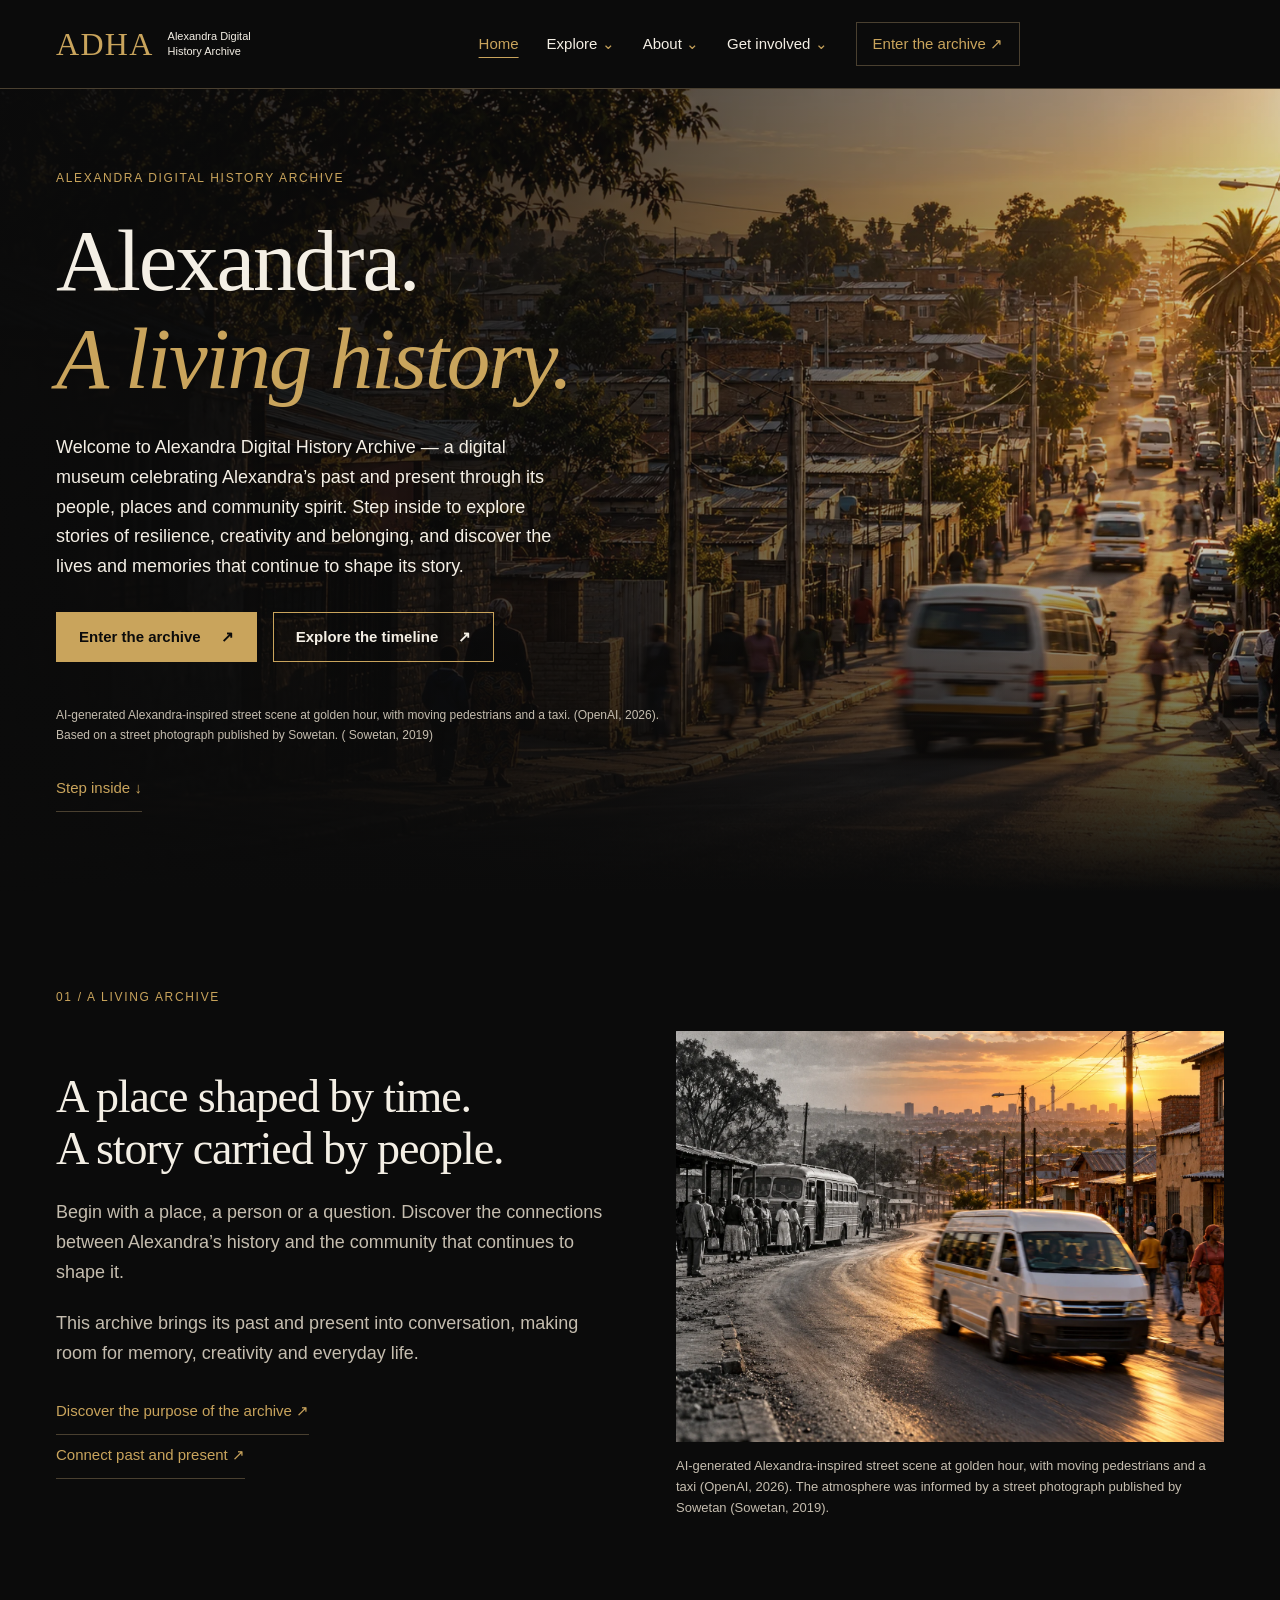
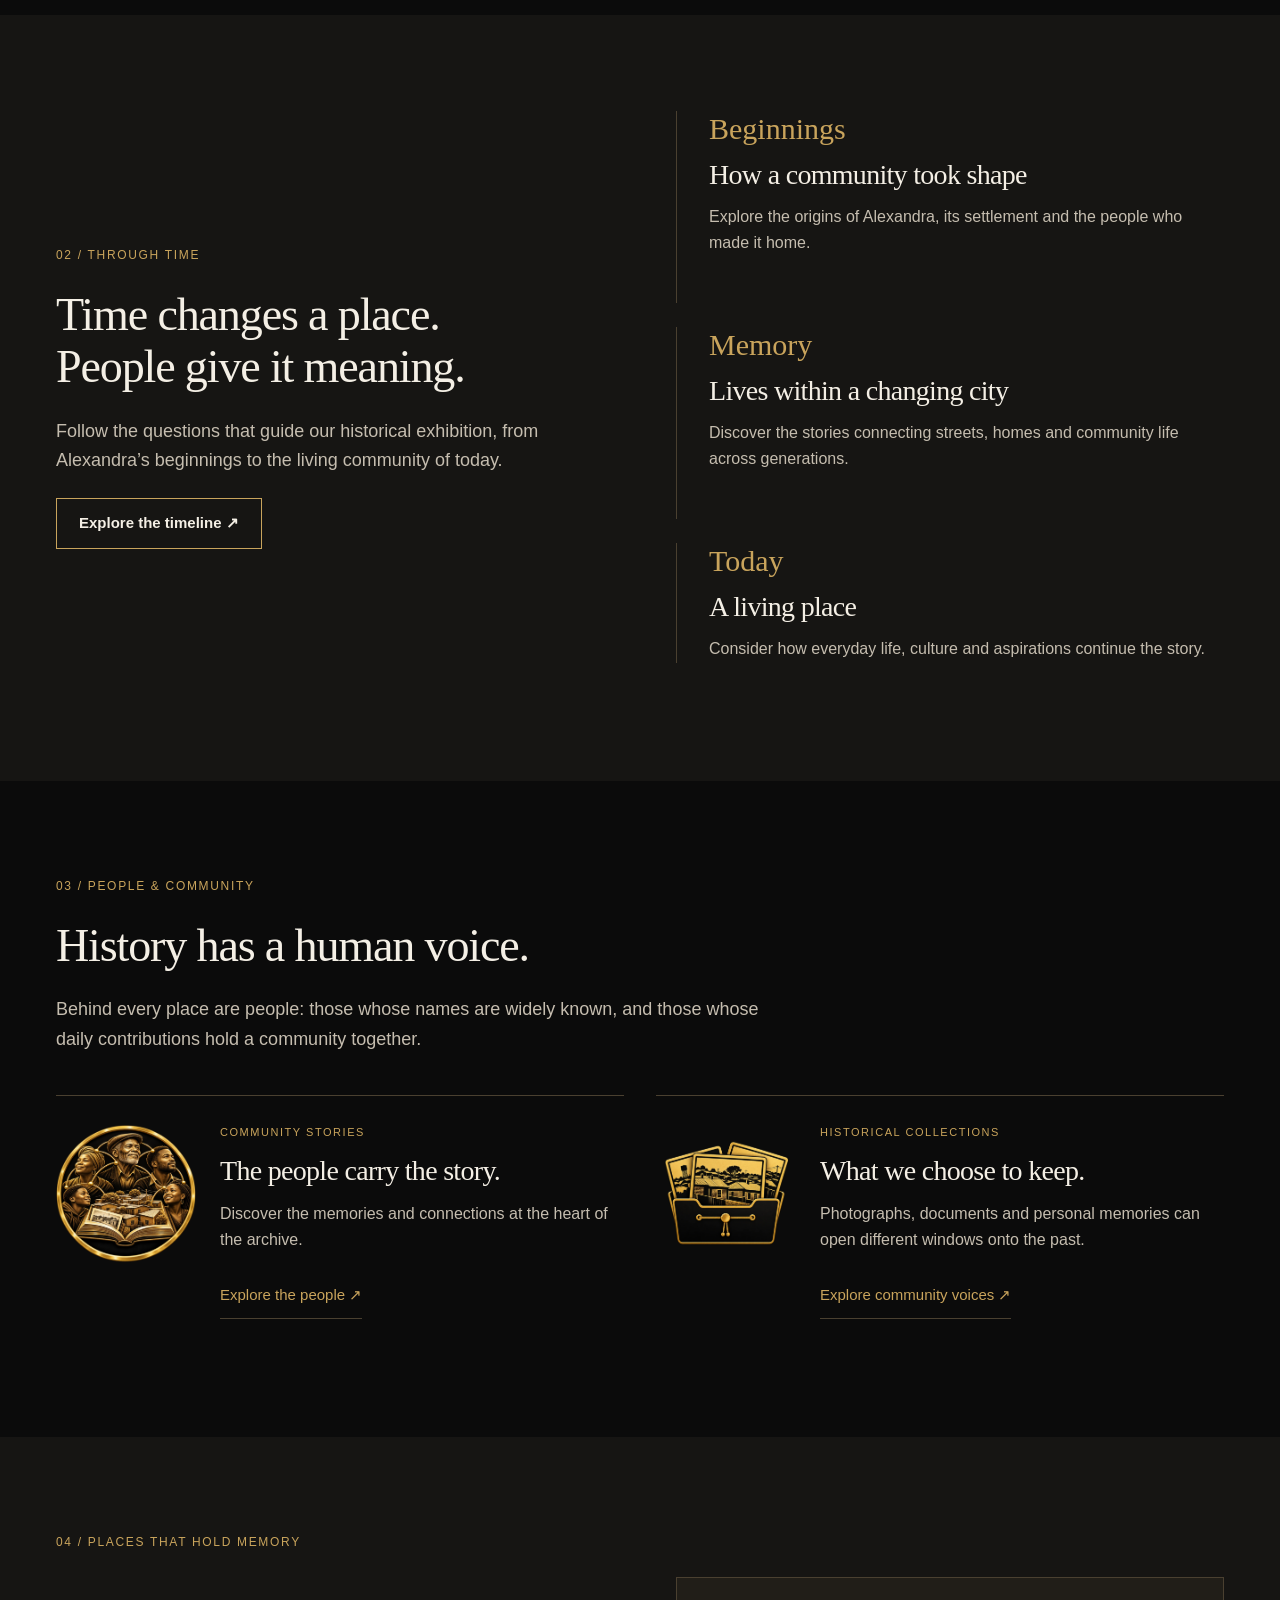
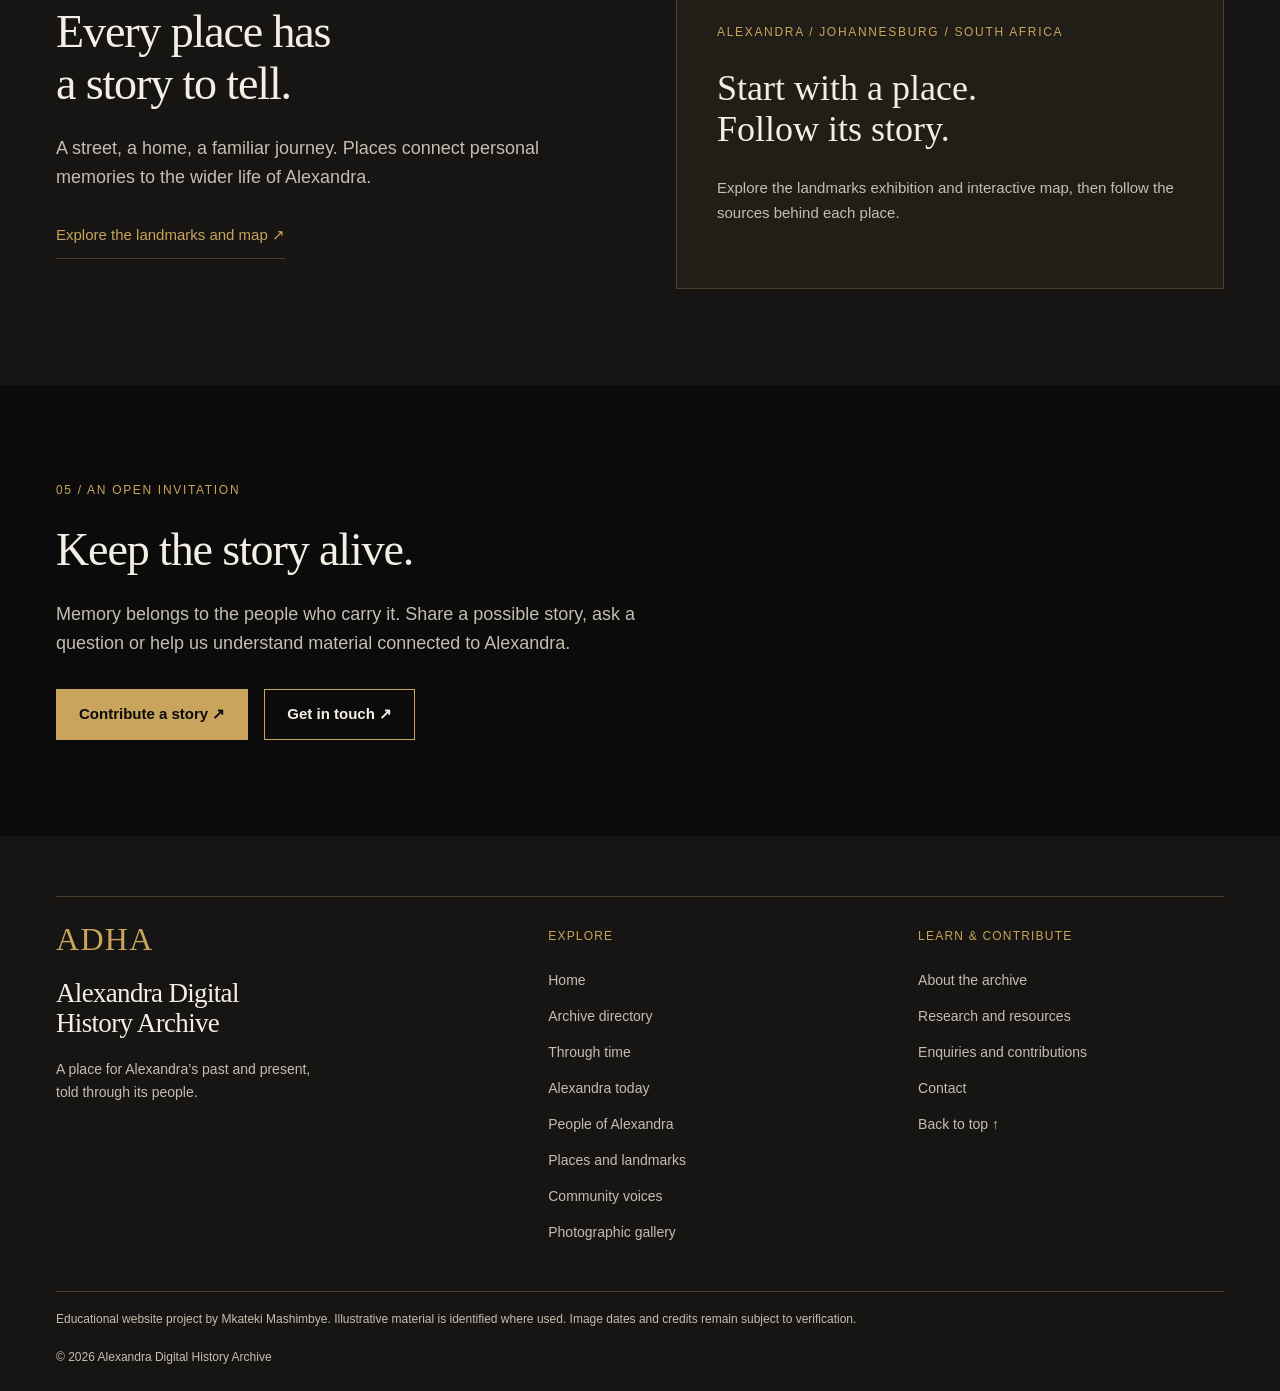
==== commit 5cda14dd: "Publish updated gallery images, references and commented code" ====
--- a/index.html
+++ b/index.html
@@ -1,195 +1,194 @@
 <!DOCTYPE html>
 <html lang="en">
-  <head>
-    <meta charset="utf-8"/>
-    <meta content="width=device-width, initial-scale=1" name="viewport"/>
+  <!--
+REFERENCE LIST — index.html
+
+OpenAI, 2026. Golden Road Through Alexandra Township. [AI-generated image] Available at: <https://chatgpt.com/share/6adf2764-30d4-83ea-a754-7bdf4fe1dd0c> [Student-supplied conversation; independent access not confirmed].
+
+Sowetan, 2019. Waiting to exhale: the story of Alexandra township. [online] Available at: <https://www.sowetan.co.za/news/south-africa/2019-10-18-waiting-to-exhale-the-story-of-alexandra-township/> [Accessed 26 October 2026].
+
+Historical sources provide context; generated artwork is interpretive. Retained access dates identify earlier recorded checks.
+--><head>
+    <meta charset="utf-8" />
+    <meta content="width=device-width, initial-scale=1" name="viewport" />
     <title>Alexandra History &amp; Community | Alexandra Digital History Archive</title>
-    <meta name="description" content="Explore Alexandra township in Johannesburg through its history, people, landmarks and community memory in this educational digital museum."/>
-    <link href="css/style.css" rel="stylesheet"/>
-    <link href="css/museum.css" rel="stylesheet"/>
-    <script defer="" src="js/main.js">
-    </script>
+    <meta
+      name="description"
+      content="Explore Alexandra township in Johannesburg through its history, people, landmarks and community memory in this educational digital museum."
+    />
+    <link href="css/style.css?v=references-20261109" rel="stylesheet" />
+    <link href="css/museum.css?v=references-20261109" rel="stylesheet" />
+    <script defer="" src="js/main.js?v=references-20261109"></script>
     <!-- Public URL metadata uses the planned GitHub Pages deployment address. -->
-    <link rel="canonical" href="https://emgpsd.github.io/wede5020-2026-part-3-st10479746/"/>
-    <meta name="robots" content="index, follow, max-image-preview:large"/>
-    <meta property="og:type" content="website"/>
-    <meta property="og:site_name" content="Alexandra Digital History Archive"/>
-    <meta property="og:title" content="Alexandra History &amp; Community | Alexandra Digital History Archive"/>
-    <meta property="og:description" content="Explore Alexandra township in Johannesburg through its history, people, landmarks and community memory in this educational digital museum."/>
-    <meta property="og:url" content="https://emgpsd.github.io/wede5020-2026-part-3-st10479746/"/>
-    <meta property="og:image" content="https://emgpsd.github.io/wede5020-2026-part-3-st10479746/images/optimised/alexandra-golden-hour-street.webp"/>
-    <meta property="og:image:alt" content="AI-generated Alexandra-inspired street scene at golden hour"/>
+    <link rel="canonical" href="https://st10479746.github.io/alexandra-digital-history-archive/" />
+    <meta name="robots" content="index, follow, max-image-preview:large" />
+    <meta property="og:type" content="website" />
+    <meta property="og:site_name" content="Alexandra Digital History Archive" />
+    <meta
+      property="og:title"
+      content="Alexandra History &amp; Community | Alexandra Digital History Archive"
+    />
+    <meta
+      property="og:description"
+      content="Explore Alexandra township in Johannesburg through its history, people, landmarks and community memory in this educational digital museum."
+    />
+    <meta
+      property="og:url"
+      content="https://st10479746.github.io/alexandra-digital-history-archive/"
+    />
+    <meta
+      property="og:image"
+      content="https://st10479746.github.io/alexandra-digital-history-archive/images/optimised/alexandra-golden-hour-street.webp"
+    />
+    <meta
+      property="og:image:alt"
+      content="AI-generated Alexandra-inspired street scene at golden hour"
+    />
+    <meta
+      name="keywords"
+      content="Alexandra history, Alexandra township, Johannesburg heritage, digital history archive, community memory"
+    />
+    <meta name="author" content="Mkateki Mashimbye" />
   </head>
   <body id="top">
-    <a class="skip-link" href="#main-content">
-      Skip to content
-    </a>
+    <a class="skip-link" href="#main-content"> Skip to content </a>
     <!-- Shared navigation gives every page the same routes through the museum. -->
     <header class="museum-header">
       <div class="museum-wrap header-inner">
         <a aria-label="Alexandra Digital History Archive home" class="wordmark" href="index.html">
-          <span>
-            ADHA
-          </span>
+          <span> ADHA </span>
           <small>
             Alexandra Digital
-            <br/>
+            <br />
             History Archive
           </small>
         </a>
-        <button aria-controls="museum-navigation" aria-expanded="false" class="menu-toggle" hidden="" type="button">
+        <button
+          aria-controls="museum-navigation"
+          aria-expanded="false"
+          class="menu-toggle"
+          hidden=""
+          type="button"
+        >
           Menu
-          <span aria-hidden="true">
-            ☰
-          </span>
+          <span aria-hidden="true"> ☰ </span>
         </button>
         <nav aria-label="Main navigation" class="museum-nav" id="museum-navigation">
-          <a aria-current="page" href="index.html">
-            Home
-          </a>
+          <a aria-current="page" href="index.html"> Home </a>
           <details class="nav-group">
-            <summary>
-              Explore
-            </summary>
+            <summary>Explore</summary>
             <div class="nav-panel">
-              <a href="content.html">
-                Archive directory
-              </a>
-              <a href="timeline.html">
-                Through time
-              </a>
-              <a href="alexandra-today.html">
-                Alexandra today
-              </a>
-              <a href="people.html">
-                People of Alexandra
-              </a>
-              <a href="places.html">
-                Places and landmarks
-              </a>
-              <a href="community-voices.html">
-                Community voices
-              </a>
-              <a href="gallery.html">
-                Photographic gallery
-              </a>
+              <a href="content.html"> Archive directory </a>
+              <a href="timeline.html"> Through time </a>
+              <a href="alexandra-today.html"> Alexandra today </a>
+              <a href="people.html"> People of Alexandra </a>
+              <a href="places.html"> Places and landmarks </a>
+              <a href="community-voices.html"> Community voices </a>
+              <a href="gallery.html"> Photographic gallery </a>
             </div>
           </details>
           <details class="nav-group">
-            <summary>
-              About
-            </summary>
+            <summary>About</summary>
             <div class="nav-panel">
-              <a href="about.html">
-                About the archive
-              </a>
-              <a href="research.html">
-                Research and resources
-              </a>
+              <a href="about.html"> About the archive </a>
+              <a href="research.html"> Research and resources </a>
             </div>
           </details>
           <details class="nav-group">
-            <summary>
-              Get involved
-            </summary>
+            <summary>Get involved</summary>
             <div class="nav-panel">
-              <a href="enquiry.html">
-                Enquiries and contributions
-              </a>
-              <a href="contact.html">
-                Contact
-              </a>
+              <a href="enquiry.html"> Enquiries and contributions </a>
+              <a href="contact.html"> Contact </a>
             </div>
           </details>
           <a class="nav-archive" href="content.html">
             Enter the archive
-            <span aria-hidden="true">
-              ↗
-            </span>
+            <span aria-hidden="true"> ↗ </span>
           </a>
         </nav>
       </div>
     </header>
     <main class="museum-home" id="main-content">
       <section aria-labelledby="home-title" class="museum-hero">
-        <img decoding="async" alt="AI-generated Alexandra-inspired street scene at golden hour, with moving pedestrians and a minibus taxi" class="hero-photo" fetchpriority="high" height="853" src="images/optimised/alexandra-golden-hour-street.webp" width="1280"/>
-        <div class="hero-shade">
-        </div>
+        <img
+          decoding="async"
+          alt="AI-generated Alexandra-inspired street scene at golden hour, with moving pedestrians and a minibus taxi"
+          class="hero-photo"
+          fetchpriority="high"
+          height="941"
+          src="images/optimised/alexandra-golden-hour-street.webp"
+          width="1672"
+        />
+        <div class="hero-shade"></div>
         <div class="museum-wrap hero-copy">
-          <p class="eyebrow">
-            Alexandra Digital History Archive
-          </p>
+          <p class="eyebrow">Alexandra Digital History Archive</p>
           <h1 id="home-title">
             Alexandra.
-            <br/>
-            <em>
-              A living history.
-            </em>
+            <br />
+            <em> A living history. </em>
           </h1>
           <p class="hero-intro">
-          Welcome to Alexandra Digital History Archive — a digital museum
-          celebrating Alexandra’s past and present through its people,
-          places and community spirit. Step inside to explore stories of
-          resilience, creativity and belonging, and discover the lives
-          and memories that continue to shape its story.
-        </p>
+            Welcome to Alexandra Digital History Archive — a digital museum celebrating Alexandra’s
+            past and present through its people, places and community spirit. Step inside to explore
+            stories of resilience, creativity and belonging, and discover the lives and memories
+            that continue to shape its story.
+          </p>
           <div class="action-row">
             <a class="museum-button" href="content.html">
               Enter the archive
-              <span aria-hidden="true">
-                ↗
-              </span>
+              <span aria-hidden="true"> ↗ </span>
             </a>
             <a class="museum-button secondary" href="timeline.html">
               Explore the timeline
-              <span aria-hidden="true">
-                ↗
-              </span>
+              <span aria-hidden="true"> ↗ </span>
             </a>
           </div>
           <p class="hero-credit">
-            AI-generated Alexandra-inspired street scene at golden hour,
-            with moving pedestrians and a taxi. (OpenAI, 2026;) 
-            <br>
+            AI-generated Alexandra-inspired street scene at golden hour, with moving pedestrians and
+            a taxi. (OpenAI, 2026).
+            <br />
             Based on a street photograph published by Sowetan. ( Sowetan, 2019)
           </p>
           <a class="scroll-cue" href="#past-present">
             Step inside
-            <span aria-hidden="true">
-              ↓
-            </span>
+            <span aria-hidden="true"> ↓ </span>
           </a>
         </div>
       </section>
       <section class="museum-section museum-wrap" id="past-present">
-        <p class="eyebrow">
-          01 / A living archive
-        </p>
+        <p class="eyebrow">01 / A living archive</p>
         <div class="editorial-grid">
           <div>
             <h2>
               A place shaped by time.
-              <br/>
+              <br />
               A story carried by people.
             </h2>
             <p>
-              Begin with a place, a person or a question. Discover the connections between Alexandra’s history and the community that continues to shape it.
+              Begin with a place, a person or a question. Discover the connections between
+              Alexandra’s history and the community that continues to shape it.
             </p>
             <p>
-              This archive brings its past and present into conversation, making room for memory, creativity and everyday life.
+              This archive brings its past and present into conversation, making room for memory,
+              creativity and everyday life.
             </p>
-            <a class="text-link" href="about.html">
-              Discover the purpose of the archive ↗
-            </a>
-            <br/>
-            <a class="text-link" href="alexandra-today.html">
-              Connect past and present ↗
-            </a>
+            <a class="text-link" href="about.html"> Discover the purpose of the archive ↗ </a>
+            <br />
+            <a class="text-link" href="alexandra-today.html"> Connect past and present ↗ </a>
           </div>
           <figure class="exhibit-photo">
-            <img decoding="async" alt="A black-and-white bus-stop scene blending into a golden-lit street with a modern minibus taxi" height="853" loading="lazy" src="images/optimised/alexandra-bus-and-minibus-transition.webp" width="1280"/>
+            <img
+              decoding="async"
+              alt="A black-and-white bus-stop scene blending into a golden-lit street with a modern minibus taxi"
+              height="853"
+              loading="lazy"
+              src="images/optimised/alexandra-bus-and-minibus-transition.webp"
+              width="1280"
+            />
             <figcaption>
-              AI-generated Alexandra-inspired street scene showing timelapse of urban landscape. (OpenAI, 2026)
+              AI-generated Alexandra-inspired street scene at golden hour, with moving pedestrians
+              and a taxi (OpenAI, 2026). The atmosphere was informed by a street photograph
+              published by Sowetan (Sowetan, 2019).
             </figcaption>
           </figure>
         </div>
@@ -197,159 +196,129 @@
       <section class="museum-section timeline-section" id="through-time">
         <div class="museum-wrap editorial-grid">
           <div>
-            <p class="eyebrow">
-              02 / Through time
-            </p>
+            <p class="eyebrow">02 / Through time</p>
             <h2>
               Time changes a place.
-              <br/>
+              <br />
               People give it meaning.
             </h2>
             <p>
-              Follow the questions that guide our historical exhibition, from Alexandra’s beginnings to the living community of today.
+              Follow the questions that guide our historical exhibition, from Alexandra’s beginnings
+              to the living community of today.
             </p>
-            <a class="museum-button secondary" href="timeline.html">
-              Explore the timeline ↗
-            </a>
+            <a class="museum-button secondary" href="timeline.html"> Explore the timeline ↗ </a>
           </div>
           <div class="home-timeline">
             <article>
-              <p class="timeline-date">
-                Beginnings
-              </p>
-              <h3>
-                How a community took shape
-              </h3>
+              <p class="timeline-date">Beginnings</p>
+              <h3>How a community took shape</h3>
               <p>
                 Explore the origins of Alexandra, its settlement and the people who made it home.
               </p>
             </article>
             <article>
-              <p class="timeline-date">
-                Memory
-              </p>
-              <h3>
-                Lives within a changing city
-              </h3>
-              <p>
-                Discover the stories connecting streets, homes and community life across generations.
+              <p class="timeline-date">Memory</p>
+              <h3>Lives within a changing city</h3>
+              <p>
+                Discover the stories connecting streets, homes and community life across
+                generations.
               </p>
             </article>
             <article>
-              <p class="timeline-date">
-                Today
-              </p>
-              <h3>
-                A living place
-              </h3>
-              <p>
-                Consider how everyday life, culture and aspirations continue the story.
-              </p>
+              <p class="timeline-date">Today</p>
+              <h3>A living place</h3>
+              <p>Consider how everyday life, culture and aspirations continue the story.</p>
             </article>
           </div>
         </div>
       </section>
       <section class="museum-section museum-wrap" id="people">
-        <p class="eyebrow">
-          03 / People & community
-        </p>
-        <h2>
-          History has a human voice.
-        </h2>
+        <p class="eyebrow">03 / People &amp; community</p>
+        <h2>History has a human voice.</h2>
         <p class="section-intro">
-          Behind every place are people: those whose names are widely known, and those whose daily contributions hold a community together.
+          Behind every place are people: those whose names are widely known, and those whose daily
+          contributions hold a community together.
         </p>
         <div class="exhibition-grid">
           <article class="exhibition-card">
-            <img decoding="async" alt="Gold circular illustration representing community heritage" height="1024" loading="lazy" src="images/optimised/gold-community-heritage-medallion.webp" width="1024"/>
+            <img
+              decoding="async"
+              alt="Gold circular illustration representing community heritage"
+              height="1024"
+              loading="lazy"
+              src="images/optimised/gold-community-heritage-medallion.webp"
+              width="1024"
+            />
             <div>
-              <p class="eyebrow">
-                Community stories
-              </p>
-              <h3>
-                The people carry the story.
-              </h3>
-              <p>
-                Discover the memories and connections at the heart of the archive.
-              </p>
-              <a class="text-link" href="people.html">
-                Explore the people ↗
-              </a>
+              <p class="eyebrow">Community stories</p>
+              <h3>The people carry the story.</h3>
+              <p>Discover the memories and connections at the heart of the archive.</p>
+              <a class="text-link" href="people.html"> Explore the people ↗ </a>
             </div>
           </article>
           <article class="exhibition-card">
-            <img decoding="async" alt="Gold circular illustration representing historical collections" height="1024" loading="lazy" src="images/optimised/gold-archive-folder.webp" width="1024"/>
+            <img
+              decoding="async"
+              alt="Gold circular illustration representing historical collections"
+              height="1024"
+              loading="lazy"
+              src="images/optimised/gold-archive-folder.webp"
+              width="1024"
+            />
             <div>
-              <p class="eyebrow">
-                Historical collections
-              </p>
-              <h3>
-                What we choose to keep.
-              </h3>
-              <p>
-                Photographs, documents and personal memories can open different windows onto the past.
-              </p>
-              <a class="text-link" href="community-voices.html">
-                Explore community voices ↗
-              </a>
+              <p class="eyebrow">Historical collections</p>
+              <h3>What we choose to keep.</h3>
+              <p>
+                Photographs, documents and personal memories can open different windows onto the
+                past.
+              </p>
+              <a class="text-link" href="community-voices.html"> Explore community voices ↗ </a>
             </div>
           </article>
         </div>
-        <p class="media-note">
-        </p>
+        <p class="media-note"></p>
       </section>
       <section class="museum-section place-section" id="places">
         <div class="museum-wrap">
-          <p class="eyebrow">
-            04 / Places that hold memory
-          </p>
+          <p class="eyebrow">04 / Places that hold memory</p>
           <div class="editorial-grid">
             <div>
               <h2>
                 Every place has
-                <br/>
+                <br />
                 a story to tell.
               </h2>
               <p>
-                A street, a home, a familiar journey. Places connect personal memories to the wider life of Alexandra.
-              </p>
-              <a class="text-link" href="places.html">
-                Explore the landmarks and map ↗
-              </a>
+                A street, a home, a familiar journey. Places connect personal memories to the wider
+                life of Alexandra.
+              </p>
+              <a class="text-link" href="places.html"> Explore the landmarks and map ↗ </a>
             </div>
             <aside class="museum-quote">
-              <span class="eyebrow">
-                Alexandra / Johannesburg / South Africa
-              </span>
+              <span class="eyebrow"> Alexandra / Johannesburg / South Africa </span>
               <p>
                 Start with a place.
-                <br/>
+                <br />
                 Follow its story.
               </p>
               <p class="small-copy">
-                Explore the landmarks exhibition and interactive map, then follow the sources behind each place.
+                Explore the landmarks exhibition and interactive map, then follow the sources behind
+                each place.
               </p>
             </aside>
           </div>
         </div>
       </section>
       <section class="museum-section museum-wrap invitation">
-        <p class="eyebrow">
-          05 / An open invitation
-        </p>
-        <h2>
-          Keep the story alive.
-        </h2>
+        <p class="eyebrow">05 / An open invitation</p>
+        <h2>Keep the story alive.</h2>
         <p>
-          Memory belongs to the people who carry it. Share a possible story, ask a question or help us understand material connected to Alexandra.
+          Memory belongs to the people who carry it. Share a possible story, ask a question or help
+          us understand material connected to Alexandra.
         </p>
         <div class="action-row">
-          <a class="museum-button" href="enquiry.html">
-            Contribute a story ↗
-          </a>
-          <a class="museum-button secondary" href="contact.html">
-            Get in touch ↗
-          </a>
+          <a class="museum-button" href="enquiry.html"> Contribute a story ↗ </a>
+          <a class="museum-button secondary" href="contact.html"> Get in touch ↗ </a>
         </div>
       </section>
     </main>
@@ -359,77 +328,44 @@
         <div class="footer-grid">
           <div>
             <a class="wordmark" href="index.html">
-              <span>
-                ADHA
-              </span>
+              <span> ADHA </span>
             </a>
             <h2>
               Alexandra Digital
-              <br/>
+              <br />
               History Archive
             </h2>
             <p>
               A place for Alexandra’s past and present,
-              <br/>
+              <br />
               told through its people.
             </p>
           </div>
           <div>
-            <h3>
-              Explore
-            </h3>
-            <a aria-current="page" href="index.html">
-              Home
-            </a>
-            <a href="content.html">
-              Archive directory
-            </a>
-            <a href="timeline.html">
-              Through time
-            </a>
-            <a href="alexandra-today.html">
-              Alexandra today
-            </a>
-            <a href="people.html">
-              People of Alexandra
-            </a>
-            <a href="places.html">
-              Places and landmarks
-            </a>
-            <a href="community-voices.html">
-              Community voices
-            </a>
-            <a href="gallery.html">
-              Photographic gallery
-            </a>
-          </div>
-          <div>
-            <h3>
-              Learn & contribute
-            </h3>
-            <a href="about.html">
-              About the archive
-            </a>
-            <a href="research.html">
-              Research and resources
-            </a>
-            <a href="enquiry.html">
-              Enquiries and contributions
-            </a>
-            <a href="contact.html">
-              Contact
-            </a>
-            <a href="#top">
-              Back to top ↑
-            </a>
+            <h3>Explore</h3>
+            <a aria-current="page" href="index.html"> Home </a>
+            <a href="content.html"> Archive directory </a>
+            <a href="timeline.html"> Through time </a>
+            <a href="alexandra-today.html"> Alexandra today </a>
+            <a href="people.html"> People of Alexandra </a>
+            <a href="places.html"> Places and landmarks </a>
+            <a href="community-voices.html"> Community voices </a>
+            <a href="gallery.html"> Photographic gallery </a>
+          </div>
+          <div>
+            <h3>Learn &amp; contribute</h3>
+            <a href="about.html"> About the archive </a>
+            <a href="research.html"> Research and resources </a>
+            <a href="enquiry.html"> Enquiries and contributions </a>
+            <a href="contact.html"> Contact </a>
+            <a href="#top"> Back to top ↑ </a>
           </div>
         </div>
         <p class="footer-note">
-          Educational website project by Mkateki Mashimbye. Illustrative material is identified where used. Image dates and credits remain subject to verification.
+          Educational website project by Mkateki Mashimbye. Illustrative material is identified
+          where used. Image dates and credits remain subject to verification.
         </p>
-        <p class="footer-note">
-          © 2026 Alexandra Digital History Archive
-        </p>
+        <p class="footer-note">© 2026 Alexandra Digital History Archive</p>
       </div>
     </footer>
   </body>
--- a/css/style.css
+++ b/css/style.css
@@ -1,571 +1,693 @@
-/* ==================== REFERENCES ==================== */
 /*
-    SOURCE:
-    Chatgpt., 2026. Draw African Cartoons (GPT-6.1 Sol) [Artificial Intelligence]
-    Available at: <https://chatgpt.com/share/6ac43037-cc6c-83ea-9ecd-24056a4a94d4>
-    [Accessed 06 October 2026]
-
-    Sookha, J., 2026. 01-html-tags-only.html (Version 955dfb5b951fcb479b0b4899f41052fe95cedbb3) [Source code] 
-    Available at: <https://github.com/jesselsookha/WEDE2026/commits/main/code/html> 
-    [Accessed 06 October 2026].
-
-    Sookha, J., 2026. 22-css-float-layout.html (Version 955dfb5b951fcb479b0b4899f41052fe95cedbb3) [Source code] 
-    Available at: <https://github.com/jesselsookha/WEDE2026/blob/main/code/css/22-css-float-layout.html> 
-    [Accessed 06 October 2026].
-
-    Sookha, J., 2026. css-visualize-box-model.html (Version 955dfb5b951fcb479b0b4899f41052fe95cedbb3) [Source code] 
-    Available at: <https://github.com/jesselsookha/WEDE2026/blob/main/code/css/21-css-visualize-box-model.html> 
-    [Accessed 06 October 2026].
-
-    Sookha, J., 2026. css-pseudo-classes1.html (Version 955dfb5b951fcb479b0b4899f41052fe95cedbb3) [Source code] 
-    Available at: <https://github.com/jesselsookha/WEDE2026/blob/main/code/css/20-css-pseudo-classes1.html> 
-    [Accessed 06 October 2026].
-
-    Sookha, J., 2026. 15-css-selector-matching.html (Version 955dfb5b951fcb479b0b4899f41052fe95cedbb3) [Source code] 
-    Available at: <https://github.com/jesselsookha/WEDE2026/blob/main/code/css/15-css-selector-matching.html> 
-    [Accessed 06 October 2026].
+style.css — Alexandra Digital History Archive
+
+REFERENCE LIST
+
+MDN Web Docs, 2025. The box model. Updated Nov 7, 2025. [online] Available at: <https://developer.mozilla.org/en-US/docs/Learn_web_development/Core/Styling_basics/Box_model> [Accessed 9 November 2026].
+
+MDN Web Docs, 2026. Using media queries. Updated Sep 8, 2026. [online] Available at: <https://developer.mozilla.org/en-US/docs/Web/CSS/Guides/Media_queries/Using> [Accessed 9 November 2026].
+
+MDN Web Docs, 2026. object-fit CSS property. Updated Jul 21, 2026. [online] Available at: <https://developer.mozilla.org/en-US/docs/Web/CSS/Reference/Properties/object-fit> [Accessed 9 November 2026].
+
+Sookha, J., 2026. 22-css-float-layout.html (Version fb4641a087038d398595eb046150b4ccb56421b0). [Source code] Available at: <https://github.com/jesselsookha/WEDE2026/blob/fb4641a087038d398595eb046150b4ccb56421b0/code/css/22-css-float-layout.html> [Accessed 9 November 2026].
+
+Sookha, J., 2026. 21-css-visualize-box-model.html (Version fb4641a087038d398595eb046150b4ccb56421b0). [Source code] Available at: <https://github.com/jesselsookha/WEDE2026/blob/fb4641a087038d398595eb046150b4ccb56421b0/code/css/21-css-visualize-box-model.html> [Accessed 9 November 2026].
+
+Sookha, J., 2026. 20-css-pseudo-classes1.html (Version fb4641a087038d398595eb046150b4ccb56421b0). [Source code] Available at: <https://github.com/jesselsookha/WEDE2026/blob/fb4641a087038d398595eb046150b4ccb56421b0/code/css/20-css-pseudo-classes1.html> [Accessed 9 November 2026].
+
+Sookha, J., 2026. 15-css-selector-matching.html (Version fb4641a087038d398595eb046150b4ccb56421b0). [Source code] Available at: <https://github.com/jesselsookha/WEDE2026/blob/fb4641a087038d398595eb046150b4ccb56421b0/code/css/15-css-selector-matching.html> [Accessed 9 November 2026].
+
+Sookha, J., 2026. 01-html-tags-only.html (Version 955dfb5b951fcb479b0b4899f41052fe95cedbb3). [Source code] Available at: <https://github.com/jesselsookha/WEDE2026/blob/955dfb5b951fcb479b0b4899f41052fe95cedbb3/code/html/01-html-tags-only.html> [Accessed 9 November 2026].
+
+The earlier record associated all teaching files with one August revision. The HTML example exists at that revision; the four CSS examples are cited at their checked September revision. These are teaching examples, not proof that the present layouts use float positioning.
+
+Documentation explains the techniques used here; no fixed version applies to a living documentation page. Source-code libraries are identified with their actual versions. Comments and whitespace organise the existing stylesheet; rule and declaration order are preserved. Missing publication dates use s.a.
 */
 
-/* ==================== GLOBAL BASE STYLES ==================== */
 body {
-    font-family: "Aptos", Arial, sans-serif;
-    font-size: 16px;
-    color: #333333;
-    background-color: #ffffff;
-    line-height: 1.5;
-}
-
-/* ==================== RESPONSIVE DESIGN (MEDIA QUERIES) ==================== */
+  font-family: "Aptos", Arial, sans-serif;
+  font-size: 16px;
+  color: #333333;
+  background-color: #ffffff;
+  line-height: 1.5;
+}
+
+/* 1. RESPONSIVE DESIGN (MEDIA QUERIES)
+   Project rules for this page or component; later overrides remain in their original order. */
 
 /* Tablet & Mobile Breakpoint */
+
+/* 2. Responsive condition: (max-width: 768px)
+   MDN Web Docs (2026) explains media queries. These rules adapt the preceding components only when this condition matches; their position preserves the original cascade. */
+
 @media (max-width: 768px) {
-    
-    /* Navigation Adjustment: Stacks the logo and links vertically */
-    header {
-        flex-direction: column;
-        gap: 15px;
-    }
-    
-    nav ul {
-        flex-direction: column; /* Switches from a row to a stacked column */
-        gap: 15px;
-        text-align: center;
-    }
-
-    /* Typography Adjustment: Scales down large headings for small screens */
-    .page-banner h1, 
-    .hero-section h2 {
-        font-size: 1.8rem;
-    }
-
-    /* Layout Adjustment: Reduces massive padding on mobile devices */
-    .hero-section, 
-    .intro-section, 
-    .featured-content, 
-    .contact-form-section {
-        padding: 30px 5%;
-    }
-
-    /* Adjusts grids to ensure they stack perfectly */
-    .card-grid, 
-    .contact-grid, 
-    .footer-container {
-        flex-direction: column;
-        align-items: center;
-        text-align: center;
-    }
-}
-
-/* ==================== BASE STYLES & RESET ==================== */
-* {
-    margin: 0;
-    padding: 0;
-    box-sizing: border-box;
-}
-
-/* ==================== HEADER & NAVIGATION ==================== */
-header {
-    display: flex;
-    background-color: #070707; /* Dark background for the header */
-    justify-content: center; /* Pushes logo left, nav right */
-    align-items: center; /* Vertically centers them */
-    padding: 20px 5%; /* Adds breathing room around the edges */
-}
-
-header nav a {
-    color: #d4af37;
-    text-decoration: none; /* Removes the default blue underline */
-    font-weight: bold; /* Optional: makes the gold stand out more */
-}
-
-/* Adds an interactive color change when a user hovers over the link */
-header nav a:hover {
-    color: #efefef;
-}
-
-/* Add this new rule for the nav to center the links */
-nav {
-    flex-grow: 1; /* Tells the nav box to fill all remaining horizontal space */
-    display: flex;
-    justify-content: center; /* Pushes the links to the middle of that space */
-}
-
-/* Restricts the logo size */
-.logo-container img {
-    height: 80px; /* Changed the size of the logo */
-    width: auto;
-}
-
-/* Makes the navigation links horizontal */
-nav ul {
-    display: flex; 
-    justify-content: center;  /* Centers the links in the middle of the screen */
-    list-style: none; /* Removes bullet points */
-    gap: 30px; /* Space between the links */
-}
-
-/* ==================== SEARCH BUTTON ==================== */
-.search-btn {
-    background: transparent; /* Removes default button background */
-    border: none; /* Removes default button outline */
-    cursor: pointer;
-    color: white; /* The 'currentColor' in the SVG inherits this */
-    display: flex;
-    align-items: center;
-    padding: 5px; /* Gives a slightly larger clickable area */
-}
-
-/* Structural hover indicator */
-.search-btn:hover {
-    opacity: 0.6; 
-}
-
-/* ==================== HERO SECTION ==================== */
-.hero-section {
-    display: flex;
-    flex-direction: column; 
-    align-items: center; 
-    text-align: center; 
-    padding: 40px 5%; /* 40px padding on the top and bottom to frame the section */
-    gap: 15px; /* A moderate 15px gap keeps the elements distinct but clearly grouped together */
-}
-
-/* Ensures the hero heading and paragraph text are centered and not pushed apart by default margins */
-.hero-section h2, 
-.hero-section p {
+  /* Navigation Adjustment: Stacks the logo and links vertically */
+  header {
+    flex-direction: column;
+    gap: 15px;
+  }
+  nav ul {
+    flex-direction: column;
+    /* Switches from a row to a stacked column */
+    gap: 15px;
     text-align: center;
-    margin: 0; /* Removes default browser spacing so the 15px gap is the only space between them */
-}
-
-/* ==================== BRIEF INTRODUCTION SECTION ==================== */
-/* 1. Adds generous space to the top and bottom of the entire section */
-.intro-section {
-    padding: 60px 0; 
-    display: flex;
-    flex-direction: column; 
-    align-items: center; 
-    text-align: center; 
-    padding: 40px 5%; /* 40px padding on the top and bottom to frame the section */
-    gap: 15px;    
-}
-
-/* Sizes and frames the Hero and Intro images identically */
-.hero-section img,
-.intro-content img {
-    max-width: 80%;
-    height: auto;
-    margin-bottom: 20px;
-    object-fit: cover;
-    justify-content: center;
-}
-
-/* 2. Turns the text container into a Flexbox column to space out the h2, p, and button */
-.intro-text {
-    display: flex;
-    flex-direction: column;
-    align-items: center;
-    gap: 20px; /* Creates consistent space between the heading, paragraph, and button */
-}
-
-/* 3. Adds breathing room between the lines of text in the paragraph */
-.intro-text p {
-    line-height: 1.6; /* Spaces out the lines of text */
-    max-width: 800px; /* Prevents the paragraph from stretching too wide on large screens */
-    margin: 0; /* Removes default margins since our Flexbox gap handles the spacing */
-}
-
-/* ==================== FEATURED CONTENT SECTION ==================== */
-.featured-content {
-    text-align: center; /* Centers the main FEATURED CONTENT heading */
-    padding: 40px 5%;
-}
-
-/* 1. Aligns the cards in a horizontal row */
-.card-container {
-    display: flex;
-    flex-direction: row; /* Forces the cards into a horizontal line */
-    justify-content: center; /* Centers the row on the page */
-    flex-wrap: wrap; /* Ensures the cards drop to the next line safely if the screen gets too small */
-    gap: 30px;
-    margin-top: 20px;
-}
-
-/* ==================== FEATURED CONTENT CARDS ==================== */
-
-/* 1. The Card Container (Black background) */
-.card {
-    display: flex;
-    flex-direction: column;
-    align-items: center;
-    background-color: #000000; /* Makes the card container black */
-    padding: 15px 20px; /* Gives the content some breathing room */
-    border-radius: 12px; /* Smooth rounded corners */
-    width: 100%;
-    max-width: 300px; /* Keeps the cards uniform in size */
-}
-
-/* 2. The Titles (White text) */
-.card h3 {
-    color: #ffffff; /* Makes the heading white */
-    margin-bottom: 20px;
-    text-align: center;
-}
-
-.card img {
-    width: 100px; 
-    height: 100px;
-    object-fit: cover; 
-    margin-bottom: 20px;
-}
-
-/* ==================== GLOBAL BUTTON STYLING ==================== */
-
-/* 4. The Hyperlinks (Gold background, black text) */
-.btn {
-    background-color: #d4af37; /* Gold background */
-    color: #000000; /* Black text */
-    padding: 10px 25px; /* Creates the structural button shape around the text */
-    text-decoration: none; /* Removes the default hyperlink underline */
-    font-weight: bold;
-    border-radius: 5px; /* Slightly rounded button edges */
-    display: inline-block; /* Allows padding and margins to work correctly on an inline link */
-    text-align: center;
-    transition: background-color 0.3s ease; /* Makes the hover effect smooth */
-}
-
-/* Hover effect for the buttons */
-.btn:hover {
-    background-color: #b8962c; /* Slightly darker gold when hovered */
-    color: #000000;
-}
-
-/* ==================== CALL TO ACTION SECTION ==================== */
-.cta-section {
-    display: flex;
+  }
+  /* Typography Adjustment: Scales down large headings for small screens */
+  .page-banner h1,
+  .hero-section h2 {
+    font-size: 1.8rem;
+  }
+  /* Layout Adjustment: Reduces massive padding on mobile devices */
+  .hero-section,
+  .intro-section,
+  .featured-content,
+  .contact-form-section {
+    padding: 30px 5%;
+  }
+  /* Adjusts grids to ensure they stack perfectly */
+  .card-grid,
+  .contact-grid,
+  .footer-container {
     flex-direction: column;
     align-items: center;
     text-align: center;
-    padding: 40px 5%;
-    gap: 15px;
-}
-
-/* ==================== FOOTER SECTION ==================== */
+  }
+}
+
+/* 3. BASE STYLES & RESET
+   Project rules for this page or component; later overrides remain in their original order. */
+
+* {
+  margin: 0;
+  padding: 0;
+  box-sizing: border-box;
+}
+
+/* 4. HEADER & NAVIGATION
+   Project rules for this page or component; later overrides remain in their original order. */
+
+header {
+  display: flex;
+  background-color: #070707;
+  /* Dark background for the header */
+  justify-content: center;
+  /* Centres the header children along the main axis */
+  align-items: center;
+  /* Vertically centers them */
+  padding: 20px 5%;
+  /* Adds breathing room around the edges */
+}
+
+header nav a {
+  color: #d4af37;
+  text-decoration: none;
+  /* Removes the default blue underline */
+  font-weight: bold;
+  /* Optional: makes the gold stand out more */
+}
+
+/* Adds an interactive color change when a user hovers over the link */
+
+header nav a:hover {
+  color: #efefef;
+}
+
+/* Add this new rule for the nav to center the links */
+
+nav {
+  flex-grow: 1;
+  /* Tells the nav box to fill all remaining horizontal space */
+  display: flex;
+  justify-content: center;
+  /* Pushes the links to the middle of that space */
+}
+
+/* Restricts the logo size */
+
+.logo-container img {
+  height: 80px;
+  /* Changed the size of the logo */
+  width: auto;
+}
+
+/* Makes the navigation links horizontal */
+
+nav ul {
+  display: flex;
+  justify-content: center;
+  /* Centers the links in the middle of the screen */
+  list-style: none;
+  /* Removes bullet points */
+  gap: 30px;
+  /* Space between the links */
+}
+
+/* 5. SEARCH BUTTON
+   Project rules for this page or component; later overrides remain in their original order. */
+
+.search-btn {
+  background: transparent;
+  /* Removes default button background */
+  border: none;
+  /* Removes default button outline */
+  cursor: pointer;
+  color: white;
+  /* The 'currentColor' in the SVG inherits this */
+  display: flex;
+  align-items: center;
+  padding: 5px;
+  /* Gives a slightly larger clickable area */
+}
+
+/* Structural hover indicator */
+
+.search-btn:hover {
+  opacity: 0.6;
+}
+
+/* 6. HERO SECTION
+   Project rules for this page or component; later overrides remain in their original order. */
+
+.hero-section {
+  display: flex;
+  flex-direction: column;
+  align-items: center;
+  text-align: center;
+  padding: 40px 5%;
+  /* 40px padding on the top and bottom to frame the section */
+  gap: 15px;
+  /* A moderate 15px gap keeps the elements distinct but clearly grouped together */
+}
+
+/* Ensures the hero heading and paragraph text are centered and not pushed apart by default margins */
+
+.hero-section h2,
+.hero-section p {
+  text-align: center;
+  margin: 0;
+  /* Removes default browser spacing so the 15px gap is the only space between them */
+}
+
+/* 7. BRIEF INTRODUCTION SECTION
+   Project rules for this page or component; later overrides remain in their original order. */
+
+/* 1. Adds generous space to the top and bottom of the entire section */
+
+.intro-section {
+  padding: 60px 0;
+  display: flex;
+  flex-direction: column;
+  align-items: center;
+  text-align: center;
+  padding: 40px 5%;
+  /* 40px padding on the top and bottom to frame the section */
+  gap: 15px;
+}
+
+/* Sizes and frames the Hero and Intro images identically */
+
+.hero-section img,
+.intro-content img {
+  max-width: 80%;
+  height: auto;
+  margin-bottom: 20px;
+  object-fit: cover;
+  justify-content: center;
+}
+
+/* 2. Turns the text container into a Flexbox column to space out the h2, p, and button */
+
+.intro-text {
+  display: flex;
+  flex-direction: column;
+  align-items: center;
+  gap: 20px;
+  /* Creates consistent space between the heading, paragraph, and button */
+}
+
+/* 3. Adds breathing room between the lines of text in the paragraph */
+
+.intro-text p {
+  line-height: 1.6;
+  /* Spaces out the lines of text */
+  max-width: 800px;
+  /* Prevents the paragraph from stretching too wide on large screens */
+  margin: 0;
+  /* Removes default margins since our Flexbox gap handles the spacing */
+}
+
+/* 8. FEATURED CONTENT SECTION
+   Project rules for this page or component; later overrides remain in their original order. */
+
+.featured-content {
+  text-align: center;
+  /* Centers the main FEATURED CONTENT heading */
+  padding: 40px 5%;
+}
+
+/* 1. Aligns the cards in a horizontal row */
+
+.card-container {
+  display: flex;
+  flex-direction: row;
+  /* Forces the cards into a horizontal line */
+  justify-content: center;
+  /* Centers the row on the page */
+  flex-wrap: wrap;
+  /* Ensures the cards drop to the next line safely if the screen gets too small */
+  gap: 30px;
+  margin-top: 20px;
+}
+
+/* 9. FEATURED CONTENT CARDS
+   Project rules for this page or component; later overrides remain in their original order. */
+
+/* 1. The Card Container (Black background) */
+
+.card {
+  display: flex;
+  flex-direction: column;
+  align-items: center;
+  background-color: #000000;
+  /* Makes the card container black */
+  padding: 15px 20px;
+  /* Gives the content some breathing room */
+  border-radius: 12px;
+  /* Smooth rounded corners */
+  width: 100%;
+  max-width: 300px;
+  /* Keeps the cards uniform in size */
+}
+
+/* 2. The Titles (White text) */
+
+.card h3 {
+  color: #ffffff;
+  /* Makes the heading white */
+  margin-bottom: 20px;
+  text-align: center;
+}
+
+.card img {
+  width: 100px;
+  height: 100px;
+  object-fit: cover;
+  margin-bottom: 20px;
+}
+
+/* 10. GLOBAL BUTTON STYLING
+   Project rules for this page or component; later overrides remain in their original order. */
+
+/* 4. The Hyperlinks (Gold background, black text) */
+
+.btn {
+  background-color: #d4af37;
+  /* Gold background */
+  color: #000000;
+  /* Black text */
+  padding: 10px 25px;
+  /* Creates the structural button shape around the text */
+  text-decoration: none;
+  /* Removes the default hyperlink underline */
+  font-weight: bold;
+  border-radius: 5px;
+  /* Slightly rounded button edges */
+  display: inline-block;
+  /* Allows padding and margins to work correctly on an inline link */
+  text-align: center;
+  transition: background-color 0.3s ease;
+  /* Makes the hover effect smooth */
+}
+
+/* Hover effect for the buttons */
+
+.btn:hover {
+  background-color: #b8962c;
+  /* Slightly darker gold when hovered */
+  color: #000000;
+}
+
+/* 11. CALL TO ACTION SECTION
+   Project rules for this page or component; later overrides remain in their original order. */
+
+.cta-section {
+  display: flex;
+  flex-direction: column;
+  align-items: center;
+  text-align: center;
+  padding: 40px 5%;
+  gap: 15px;
+}
+
+/* 12. FOOTER SECTION
+   Project rules for this page or component; later overrides remain in their original order. */
+
 footer {
-    background-color: #0f0f0f; /* Dark terracotta background */
-    color: #e0e0e0; /* Silver/light grey text */
-    padding: 40px 5% 20px 5%;
-    font-family: sans-serif;
-    margin-top: 50px; /* Pushes the footer away from the main content */
+  background-color: #0f0f0f;
+  /* Near-black footer background */
+  color: #e0e0e0;
+  /* Silver/light grey text */
+  padding: 40px 5% 20px 5%;
+  font-family: sans-serif;
+  margin-top: 50px;
+  /* Pushes the footer away from the main content */
 }
 
 /* Structuring the columns horizontally and centering them */
+
 .footer-container {
-    display: flex;
-    justify-content: center; /* Pushes the remaining columns to the exact center */
-    align-items: flex-start; 
-    flex-wrap: wrap; 
-    gap: 60px; /* Adds generous spacing between the columns */
-    text-align: center; /* Centers the text inside each column for a balanced look */
+  display: flex;
+  justify-content: center;
+  /* Pushes the remaining columns to the exact center */
+  align-items: flex-start;
+  flex-wrap: wrap;
+  gap: 60px;
+  /* Adds generous spacing between the columns */
+  text-align: center;
+  /* Centers the text inside each column for a balanced look */
 }
 
 /* Logo sizing */
+
 .footer-logo img {
-    height: 80px;
-    width: auto;
+  height: 80px;
+  width: auto;
 }
 
 /* Styling the headings with metallic accents */
+
 footer h4 {
-    color: #d4af37; /* Gold accent for section titles */
-    margin-bottom: 15px;
-    font-size: 1.1em;
+  color: #d4af37;
+  /* Gold accent for section titles */
+  margin-bottom: 15px;
+  font-size: 1.1em;
 }
 
 /* Removing default list styles for the quick links */
+
 .footer-links ul {
-    list-style: none;
-    padding: 0;
-    margin: 0;
+  list-style: none;
+  padding: 0;
+  margin: 0;
 }
 
 .footer-links ul li {
-    margin-bottom: 10px;
+  margin-bottom: 10px;
 }
 
 /* Styling all footer links */
+
 footer a {
-    color: #e0e0e0; /* Silver text to match paragraphs */
-    text-decoration: none;
+  color: #e0e0e0;
+  /* Silver text to match paragraphs */
+  text-decoration: none;
 }
 
 footer a:hover {
-    color: #d4af37; /* Links turn gold on hover */
+  color: #d4af37;
+  /* Links turn gold on hover */
 }
 
 /* Structuring the copyright notice */
+
 footer > p {
-    text-align: center;
-    margin-top: 40px;
-    padding-top: 20px;
-    border-top: 1px solid #d4af37; /* Gold separator line above copyright */
-    font-size: 0.9em;
-}
-
-/* ==================== ABOUT US PAGE ==================== */
+  text-align: center;
+  margin-top: 40px;
+  padding-top: 20px;
+  border-top: 1px solid #d4af37;
+  /* Gold separator line above copyright */
+  font-size: 0.9em;
+}
+
+/* 13. ABOUT US PAGE
+   Project rules for this page or component; later overrides remain in their original order. */
 
 /* 1. Page Banner & H1 Centering */
+
 .page-banner {
-    text-align: center;
-    padding: 20px 5%;
+  text-align: center;
+  padding: 20px 5%;
 }
 
 .page-banner h1 {
-    text-align: center;
-    margin-top: 20px;
-    margin-bottom: 10px;
+  text-align: center;
+  margin-top: 20px;
+  margin-bottom: 10px;
 }
 
 /* 2. Our Purpose Section Centering */
+
 .our-history {
-    text-align: center;
-    padding: 40px 5%;
+  text-align: center;
+  padding: 40px 5%;
 }
 
 .history-container {
-    display: flex;
-    flex-direction: column;
-    align-items: center;
-    gap: 20px;
+  display: flex;
+  flex-direction: column;
+  align-items: center;
+  gap: 20px;
 }
 
 .history-image img {
-    width: 100%;
-    max-width: 400px; /* Restricts the image to a clean medium size */
-    height: auto;
-    border: 3px solid #7b2c2a;
-    object-fit: cover;
+  width: 100%;
+  max-width: 400px;
+  /* Restricts the image to a clean medium size */
+  height: auto;
+  border: 3px solid #7b2c2a;
+  object-fit: cover;
 }
 
 /* 3. Mission, Vision, and Values Centering */
+
 .mvg-section {
-    text-align: center;
-    padding: 40px 5%;
+  text-align: center;
+  padding: 40px 5%;
 }
 
 .mvg-container {
-    display: flex;
-    flex-direction: column;
-    align-items: center;
-    gap: 30px;
+  display: flex;
+  flex-direction: column;
+  align-items: center;
+  gap: 30px;
 }
 
 .mvg-card {
-    display: flex;
-    flex-direction: column;
-    align-items: center;
-    text-align: center;
-    width: 80%;
-    border: 1px solid #333;
-    padding: 20px;
-    border-radius: 8px;
+  display: flex;
+  flex-direction: column;
+  align-items: center;
+  text-align: center;
+  width: 80%;
+  border: 1px solid #333;
+  padding: 20px;
+  border-radius: 8px;
 }
 
 .mvg-card img.icon {
-    width: 120px; /* Scales the icons up to a medium size */
-    height: 120px; 
-    object-fit: contain; /* Prevents the icons from getting cropped */
-    margin-bottom: 15px;
+  width: 120px;
+  /* Scales the icons up to a medium size */
+  height: 120px;
+  object-fit: contain;
+  /* Prevents the icons from getting cropped */
+  margin-bottom: 15px;
 }
 
 /* 4. Team Leaders Section Centering */
+
 .team-section {
-    text-align: center;
-    padding: 40px 5%;
+  text-align: center;
+  padding: 40px 5%;
 }
 
 .team-container {
-    display: flex;
-    flex-direction: column;
-    align-items: center;
-    gap: 30px;
+  display: flex;
+  flex-direction: column;
+  align-items: center;
+  gap: 30px;
 }
 
 .team-member {
-    display: flex;
-    flex-direction: column;
-    align-items: center;
-    text-align: center;
+  display: flex;
+  flex-direction: column;
+  align-items: center;
+  text-align: center;
 }
 
 .team-member img {
-    width: 150px; 
-    height: 150px;
-    border-radius: 50%;
-    object-fit: cover; /* Prevents the faces from squishing if the image isn't perfectly square */
-    margin-bottom: 15px;
-    border: 3px solid #7b2c2a; /* Adds a terracotta ring around the photos */
-}
-
-/* ==================== CONTENT PAGE ==================== */
+  width: 150px;
+  height: 150px;
+  border-radius: 50%;
+  object-fit: cover;
+  /* Prevents the faces from squishing if the image isn't perfectly square */
+  margin-bottom: 15px;
+  border: 3px solid #7b2c2a;
+  /* Adds a terracotta ring around the photos */
+}
+
+/* 14. CONTENT PAGE
+   Project rules for this page or component; later overrides remain in their original order. */
 
 /* 1. Search Section */
+
 .search-section {
-    text-align: center;
-    padding: 40px 5%;
+  text-align: center;
+  padding: 40px 5%;
 }
 
 .search-form {
-    display: flex;
-    justify-content: center; /* Centers the search bar and button */
-    align-items: center;
-    gap: 10px;
-    margin-top: 20px;
+  display: flex;
+  justify-content: center;
+  /* Centers the search bar and button */
+  align-items: center;
+  gap: 10px;
+  margin-top: 20px;
 }
 
 .search-form input {
-    padding: 10px 15px;
-    width: 100%;
-    max-width: 400px; /* Prevents the search bar from becoming massively wide */
-    border: 2px solid #333;
-    border-radius: 5px;
-    font-family: sans-serif;
+  padding: 10px 15px;
+  width: 100%;
+  max-width: 400px;
+  /* Prevents the search bar from becoming massively wide */
+  border: 2px solid #333;
+  border-radius: 5px;
+  font-family: sans-serif;
 }
 
 /* 2. Explore Content Grid */
+
 .explore-content {
-    text-align: center;
-    padding: 40px 5%;
+  text-align: center;
+  padding: 40px 5%;
 }
 
 .card-grid {
-    display: flex;
-    flex-wrap: wrap; /* Forces cards to drop to the next line if they run out of space */
-    justify-content: center; /* Centers the wrapped rows of cards */
-    gap: 30px;
-    margin-top: 30px;
+  display: flex;
+  flex-wrap: wrap;
+  /* Forces cards to drop to the next line if they run out of space */
+  justify-content: center;
+  /* Centers the wrapped rows of cards */
+  gap: 30px;
+  margin-top: 30px;
 }
 
 /* Specific sizing for content page cards to keep the grid uniform */
+
 .card-grid .card {
-    width: 300px; /* Gives all cards an identical structural width */
+  width: 300px;
+  /* Gives all cards an identical structural width */
 }
 
 /* 3. Featured Historical Content Section */
+
 .featured-historical-content {
-    text-align: center;
-    padding: 40px 5%;
+  text-align: center;
+  padding: 40px 5%;
 }
 
 .featured-article-card {
-    display: flex;
-    flex-direction: column;
-    align-items: center;
-    border: 2px solid #7b2c2a; /* Terracotta structural border */
-    border-radius: 8px;
-    padding: 20px;
-    width: 80%;
-    margin: 0 auto; /* Forces the entire article container to the exact center */
-    gap: 20px;
+  display: flex;
+  flex-direction: column;
+  align-items: center;
+  border: 2px solid #7b2c2a;
+  /* Terracotta structural border */
+  border-radius: 8px;
+  padding: 20px;
+  width: 80%;
+  margin: 0 auto;
+  /* Forces the entire article container to the exact center */
+  gap: 20px;
 }
 
 .featured-article-card img {
-    max-width: 100%;
-    height: auto;
-    border-radius: 5px;
+  max-width: 100%;
+  height: auto;
+  border-radius: 5px;
 }
 
 .featured-article-text {
-    display: flex;
-    flex-direction: column;
-    align-items: center;
-    gap: 15px;
-}
-
-/* ==================== ENQUIRY PAGE ==================== */
+  display: flex;
+  flex-direction: column;
+  align-items: center;
+  gap: 15px;
+}
+
+/* 15. ENQUIRY PAGE
+   Project rules for this page or component; later overrides remain in their original order. */
 
 /* 1. Partnerships Section Centering */
+
 .partnerships-section {
-    text-align: center;
-    padding: 40px 5%;
+  text-align: center;
+  padding: 40px 5%;
 }
 
 .partnerships-container {
-    display: flex;
-    flex-direction: column;
-    align-items: center;
-    gap: 20px;
+  display: flex;
+  flex-direction: column;
+  align-items: center;
+  gap: 20px;
 }
 
 .partnerships-image img {
-    max-width: 120px; /* Keeps the partnership icon proportionally sized */
-    height: auto;
+  max-width: 120px;
+  /* Keeps the partnership icon proportionally sized */
+  height: auto;
 }
 
 /* 2. Form Section & Border Structure */
+
 .enquiry-form-section {
-    display: flex;
-    flex-direction: column;
-    align-items: center;
-    text-align: center;
-    padding: 40px 5%;
+  display: flex;
+  flex-direction: column;
+  align-items: center;
+  text-align: center;
+  padding: 40px 5%;
 }
 
 .enquiry-form {
-    border: 3px solid #000000; /* Terracotta border framing the entire form */
-    border-radius: 8px;
-    padding: 30px;
-    width: 100%;
-    max-width: 500px; /* Keeps the form from stretching too wide on desktop */
-    background-color: #fafafa; /* Slight off-white background to make the form pop */
-    margin-top: 20px;
+  border: 3px solid #000000;
+  /* Black border framing the entire form */
+  border-radius: 8px;
+  padding: 30px;
+  width: 100%;
+  max-width: 500px;
+  /* Keeps the form from stretching too wide on desktop */
+  background-color: #fafafa;
+  /* Slight off-white background to make the form pop */
+  margin-top: 20px;
 }
 
 /* 3. Input Fields & Layout */
+
 .form-group {
-    display: flex;
-    flex-direction: column;
-    align-items: flex-start; /* Aligns labels and text boxes neatly to the left inside the centered form */
-    margin-bottom: 20px;
-    width: 100%;
+  display: flex;
+  flex-direction: column;
+  align-items: flex-start;
+  /* Aligns labels and text boxes neatly to the left inside the centered form */
+  margin-bottom: 20px;
+  width: 100%;
 }
 
 .enquiry-form label {
-    font-weight: bold;
-    margin-bottom: 8px;
-    text-align: left; /* Forces the text to the left */
-    width: 100%; /* Ensures the label container matches the input width */
+  font-weight: bold;
+  margin-bottom: 8px;
+  text-align: left;
+  /* Forces the text to the left */
+  width: 100%;
+  /* Ensures the label container matches the input width */
 }
 
 /* Specific centering for the Type of Enquiry header */
+
 .enquiry-form .type-of-enquiry {
-    align-items: center; 
+  align-items: center;
 }
 
 .enquiry-form .centered-label {
-    text-align: center;
-    font-size: 1.1em;
-    margin-bottom: 15px;
-    color: #7b2c2a;
+  text-align: center;
+  font-size: 1.1em;
+  margin-bottom: 15px;
+  color: #7b2c2a;
 }
 
 .enquiry-form input[type="text"],
@@ -573,137 +695,153 @@
 .enquiry-form input[type="tel"],
 .enquiry-form select,
 .enquiry-form textarea {
-    width: 100%;
-    padding: 10px;
-    border: 1px solid #ccc;
-    border-radius: 4px;
-    font-family: sans-serif;
-    font-size: 1rem;
-    box-sizing: border-box; /* Prevents the padding from pushing the box out of alignment */
+  width: 100%;
+  padding: 10px;
+  border: 1px solid #ccc;
+  border-radius: 4px;
+  font-family: sans-serif;
+  font-size: 1rem;
+  box-sizing: border-box;
+  /* Prevents the padding from pushing the box out of alignment */
 }
 
 /* 4. Checkbox List Alignment */
+
 .checkbox-list {
-    list-style: none;
-    padding: 0;
-    margin: 0;
-    width: 100%;
-    display: flex;
-    flex-direction: column;
-    gap: 10px;
+  list-style: none;
+  padding: 0;
+  margin: 0;
+  width: 100%;
+  display: flex;
+  flex-direction: column;
+  gap: 10px;
 }
 
 .checkbox-list label {
-    font-weight: normal; /* Removes bolding so checkboxes contrast nicely with main labels */
-    display: flex;
-    align-items: center;
-    gap: 10px;
-    cursor: pointer;
+  font-weight: normal;
+  /* Removes bolding so checkboxes contrast nicely with main labels */
+  display: flex;
+  align-items: center;
+  gap: 10px;
+  cursor: pointer;
 }
 
 /* 5. Button Sizing */
+
 .send-btn {
-    width: 100%; /* Stretches the button across the bottom of the form */
-    padding: 15px;
-    font-size: 1.1em;
-    margin-top: 10px;
-}
-
-/* ==================== CONTACT PAGE ==================== */
+  width: 100%;
+  /* Stretches the button across the bottom of the form */
+  padding: 15px;
+  font-size: 1.1em;
+  margin-top: 10px;
+}
+
+/* 16. CONTACT PAGE
+   Project rules for this page or component; later overrides remain in their original order. */
 
 /* 1. Add side padding to keep content off the margins */
+
 .get-in-touch-section,
 .contact-form-section {
-    padding: 40px 5%; /* Adds 40px top/bottom and 5% left/right padding */
-    text-align: center;
+  padding: 40px 5%;
+  /* Adds 40px top/bottom and 5% left/right padding */
+  text-align: center;
 }
 
 /* 2. Map and Info Grid Alignment */
+
 .contact-grid {
-    display: flex;
-    flex-wrap: wrap; /* Allows the map and text to stack on smaller screens */
-    gap: 40px;
-    justify-content: center;
-    margin-top: 30px;
-    text-align: left; /* Keeps the address text readable from left-to-right */
+  display: flex;
+  flex-wrap: wrap;
+  /* Allows the map and text to stack on smaller screens */
+  gap: 40px;
+  justify-content: center;
+  margin-top: 30px;
+  text-align: left;
+  /* Keeps the address text readable from left-to-right */
 }
 
 .map-box {
-    flex: 1;
-    min-width: 300px;
-    border: 2px solid #7b2c2a;
-    border-radius: 8px;
-    padding: 10px;
+  flex: 1;
+  min-width: 300px;
+  border: 2px solid #7b2c2a;
+  border-radius: 8px;
+  padding: 10px;
 }
 
 .map-placeholder {
-    background: #e0e0e0;
-    height: 300px;
-    display: flex;
-    align-items: center;
-    justify-content: center;
-    border-radius: 4px;
+  background: #e0e0e0;
+  height: 300px;
+  display: flex;
+  align-items: center;
+  justify-content: center;
+  border-radius: 4px;
 }
 
 .contact-info-box {
-    flex: 1;
-    min-width: 300px;
-    display: flex;
-    flex-direction: column;
-    justify-content: center;
-    gap: 15px;
+  flex: 1;
+  min-width: 300px;
+  display: flex;
+  flex-direction: column;
+  justify-content: center;
+  gap: 15px;
 }
 
 .contact-info-box h3 {
-    color: #7b2c2a;
-    margin: 0;
+  color: #7b2c2a;
+  margin: 0;
 }
 
 .contact-info-box p {
-    margin: 0 0 10px 0;
+  margin: 0 0 10px 0;
 }
 
 /* 3. Contact Form (Matches the Enquiry Form structure) */
+
 .contact-form {
-    border: 3px solid #7b2c2a;
-    border-radius: 8px;
-    padding: 30px;
-    width: 100%;
-    max-width: 500px;
-    background-color: #fafafa;
-    margin: 20px auto 0 auto; /* Centers the bordered form block itself */
+  border: 3px solid #7b2c2a;
+  border-radius: 8px;
+  padding: 30px;
+  width: 100%;
+  max-width: 500px;
+  background-color: #fafafa;
+  margin: 20px auto 0 auto;
+  /* Centers the bordered form block itself */
 }
 
 .contact-form .form-group {
-    display: flex;
-    flex-direction: column;
-    align-items: flex-start;
-    margin-bottom: 20px;
-    width: 100%;
+  display: flex;
+  flex-direction: column;
+  align-items: flex-start;
+  margin-bottom: 20px;
+  width: 100%;
 }
 
 .contact-form label {
-    font-weight: bold;
-    margin-bottom: 8px;
-    text-align: left;
-    width: 100%;
+  font-weight: bold;
+  margin-bottom: 8px;
+  text-align: left;
+  width: 100%;
 }
 
 .contact-form input[type="text"],
 .contact-form input[type="email"],
 .contact-form textarea {
-    width: 100%;
-    padding: 10px;
-    border: 1px solid #ccc;
-    border-radius: 4px;
-    font-family: sans-serif;
-    font-size: 1rem;
-    box-sizing: border-box; /* Keeps the input boxes perfectly flush with the labels */
+  width: 100%;
+  padding: 10px;
+  border: 1px solid #ccc;
+  border-radius: 4px;
+  font-family: sans-serif;
+  font-size: 1rem;
+  box-sizing: border-box;
+  /* Keeps the input boxes perfectly flush with the labels */
 }
 
 .featured-article-card img {
-    width: 100%;
-    max-width: 350px; /* Restricts the image to a medium size on large screens */
-    height: auto;
-    object-fit: cover; /* Prevents the image from distorting */
-}+  width: 100%;
+  max-width: 350px;
+  /* Restricts the image to a medium size on large screens */
+  height: auto;
+  object-fit: cover;
+  /* Prevents the image from distorting */
+}
--- a/css/museum.css
+++ b/css/museum.css
@@ -1,4 +1,28 @@
-/* Museum foundation: shared tokens and components; legacy page layouts stay in style.css. */
+/*
+museum.css — Alexandra Digital History Archive
+
+REFERENCE LIST
+
+MDN Web Docs, 2025. The box model. Updated Nov 7, 2025. [online] Available at: <https://developer.mozilla.org/en-US/docs/Learn_web_development/Core/Styling_basics/Box_model> [Accessed 9 November 2026].
+
+MDN Web Docs, 2026. Using CSS custom properties (variables). Updated Aug 27, 2026. [online] Available at: <https://developer.mozilla.org/en-US/docs/Web/CSS/Guides/Cascading_variables/Using_custom_properties> [Accessed 9 November 2026].
+
+MDN Web Docs, 2026. Basic concepts of grid layout. Updated Aug 27, 2026. [online] Available at: <https://developer.mozilla.org/en-US/docs/Web/CSS/Guides/Grid_layout/Basic_concepts> [Accessed 9 November 2026].
+
+MDN Web Docs, 2026. Using media queries. Updated Sep 8, 2026. [online] Available at: <https://developer.mozilla.org/en-US/docs/Web/CSS/Guides/Media_queries/Using> [Accessed 9 November 2026].
+
+MDN Web Docs, 2026. object-fit CSS property. Updated Jul 21, 2026. [online] Available at: <https://developer.mozilla.org/en-US/docs/Web/CSS/Reference/Properties/object-fit> [Accessed 9 November 2026].
+
+MDN Web Docs, 2026. :focus-visible CSS pseudo-class. Updated Oct 16, 2026. [online] Available at: <https://developer.mozilla.org/en-US/docs/Web/CSS/Reference/Selectors/:focus-visible> [Accessed 9 November 2026].
+
+Leaflet, s.a. Leaflet API reference (Version 1.9.4). [online] Available at: <https://leafletjs.com/reference-1.9.4.html> [Accessed 9 November 2026].
+
+Documentation explains the techniques used here; no fixed version applies to a living documentation page. Source-code libraries are identified with their actual versions. Comments and whitespace organise the existing stylesheet; rule and declaration order are preserved. Missing publication dates use s.a.
+*/
+
+/* 1. Design tokens
+   MDN Web Docs (2026) explains custom properties. Shared colours, typefaces and widths keep components consistent. */
+
 :root {
   --museum-black: #0b0b0b;
   --museum-surface: #161513;
@@ -11,10 +35,15 @@
   --museum-sans: "Segoe UI", Arial, sans-serif;
   --museum-width: 1280px;
 }
+
+/* 2. Document defaults and keyboard access
+   MDN Web Docs (2025) explains the box model. Border-box sizing includes padding and borders within declared dimensions. MDN Web Docs (2026) explains focus-visible; the outline helps keyboard users locate focus. */
+
 html {
   scroll-behavior: smooth;
   scroll-padding-top: 100px;
 }
+
 body {
   margin: 0;
   background: var(--museum-black);
@@ -22,35 +51,43 @@
   font-family: var(--museum-sans);
   line-height: 1.65;
 }
+
 *,
 *::before,
 *::after {
   box-sizing: border-box;
 }
+
 img {
   max-width: 100%;
   height: auto;
 }
+
 a {
   color: var(--museum-gold);
 }
+
 button,
 input,
 textarea,
 select {
   font: inherit;
 }
+
 :focus-visible {
   outline: 3px solid #e6ce98;
   outline-offset: 5px;
 }
+
 section[id] {
   scroll-margin-top: 100px;
 }
+
 .museum-wrap {
   width: min(var(--museum-width), calc(100% - 112px));
   margin-inline: auto;
 }
+
 .skip-link {
   position: fixed;
   left: 16px;
@@ -60,9 +97,14 @@
   color: #0b0b0b;
   padding: 12px 20px;
 }
+
 .skip-link:focus {
   top: 12px;
 }
+
+/* 3. Header and navigation
+   Flex layout aligns the wordmark and navigation. Native disclosure menus use their open state, while the mobile button is revealed by JavaScript. */
+
 .museum-header {
   display: block;
   position: relative;
@@ -71,6 +113,7 @@
   border-bottom: 1px solid var(--museum-border);
   padding: 0;
 }
+
 .header-inner {
   display: flex;
   align-items: center;
@@ -78,6 +121,7 @@
   gap: 24px;
   min-height: 88px;
 }
+
 .wordmark {
   display: flex;
   align-items: center;
@@ -85,19 +129,23 @@
   text-decoration: none;
   color: var(--museum-gold);
 }
+
 .wordmark span {
   font: 32px var(--museum-serif);
   letter-spacing: 0.04em;
 }
+
 .wordmark small {
   font: 11px/1.4 var(--museum-sans);
   color: var(--museum-ivory);
 }
+
 .museum-header .museum-nav {
   display: flex;
   align-items: center;
   gap: 28px;
 }
+
 .museum-nav a,
 .museum-nav summary {
   font: 15px/1.5 var(--museum-sans);
@@ -106,29 +154,36 @@
   padding: 12px 0;
   display: block;
 }
+
 .museum-nav a:hover,
 .museum-nav summary:hover,
 .museum-nav a[aria-current] {
   color: var(--museum-gold);
 }
+
 .museum-nav a[aria-current] {
   text-decoration: underline;
   text-underline-offset: 8px;
 }
+
 .nav-group {
   position: relative;
 }
+
 .nav-group summary {
   cursor: pointer;
   list-style: none;
 }
+
 .nav-group summary::-webkit-details-marker {
   display: none;
 }
+
 .nav-group summary::after {
   content: " ⌄";
   color: var(--museum-gold);
 }
+
 .nav-panel {
   position: absolute;
   top: 100%;
@@ -139,11 +194,13 @@
   border: 1px solid var(--museum-border);
   box-shadow: 0 12px 30px #0008;
 }
+
 .museum-nav .nav-archive {
   border: 1px solid var(--museum-border);
   padding: 10px 16px;
   color: var(--museum-gold);
 }
+
 .menu-toggle {
   background: transparent;
   color: var(--museum-ivory);
@@ -151,9 +208,14 @@
   padding: 10px 14px;
   cursor: pointer;
 }
+
 .menu-toggle[hidden] {
   display: none;
 }
+
+/* 4. Shared headings and introductory text
+   Serif headings, gold labels and readable text widths establish the exhibition hierarchy. */
+
 .museum-home h1,
 .museum-home h2,
 .museum-home h3,
@@ -163,27 +225,33 @@
   line-height: 1.12;
   letter-spacing: -0.025em;
 }
+
 .museum-home h1 {
   font-size: clamp(52px, 6.8vw, 98px);
   margin: 20px 0 26px;
 }
+
 .museum-home h1 em {
   font-weight: 400;
   color: var(--museum-gold);
 }
+
 .museum-home h2 {
   font-size: clamp(32px, 3.6vw, 52px);
   margin: 0 0 24px;
 }
+
 .museum-home h3 {
   font-size: 28px;
   margin: 10px 0 14px;
 }
+
 .museum-home p {
   font-size: 18px;
   color: var(--museum-muted);
   margin: 0 0 22px;
 }
+
 .museum-home .eyebrow,
 .eyebrow {
   font: 12px/1.6 var(--museum-sans);
@@ -192,6 +260,10 @@
   color: var(--museum-gold);
   margin: 0 0 24px;
 }
+
+/* 5. Home hero photograph and welcome
+   The photo and shade layers sit behind the welcome on larger screens. Later phone rules place the image and text on separate rows. */
+
 .museum-hero {
   position: relative;
   min-height: 720px;
@@ -200,6 +272,7 @@
   isolation: isolate;
   overflow: hidden;
 }
+
 .hero-photo {
   position: absolute;
   inset: 0;
@@ -209,27 +282,34 @@
   object-position: center 68%;
   z-index: -2;
 }
+
 .hero-shade {
   position: absolute;
   inset: 0;
-  background:
-    linear-gradient(90deg, #0b0b0bf5 0%, #0b0b0bb8 45%, #0b0b0b28 100%),
+  background: linear-gradient(90deg, #0b0b0bf5 0%, #0b0b0bb8 45%, #0b0b0b28 100%),
     linear-gradient(0deg, #0b0b0b, transparent 40%);
   z-index: -1;
 }
+
 .hero-copy {
   padding-block: 80px;
 }
+
 .hero-intro {
   max-width: 520px;
   color: var(--museum-ivory) !important;
 }
+
+/* 6. Buttons and text routes
+   Primary and secondary actions share spacing and hover feedback; text links remain identifiable. */
+
 .action-row {
   display: flex;
   flex-wrap: wrap;
   gap: 16px;
   margin-top: 30px;
 }
+
 .museum-button {
   display: inline-flex;
   align-items: center;
@@ -243,26 +323,30 @@
   text-decoration: none;
   font-size: 15px;
   font-weight: 600;
-  transition:
-    background 0.2s,
+  transition: background 0.2s,
     color 0.2s;
 }
+
 .museum-button:hover {
   background: #e6ce98;
   color: #0b0b0b;
 }
+
 .museum-button.secondary {
   background: transparent;
   color: var(--museum-ivory);
 }
+
 .museum-button.secondary:hover {
   background: var(--museum-raised);
 }
+
 .museum-home .hero-credit {
   font-size: 12px;
   margin-top: 44px;
   color: var(--museum-muted);
 }
+
 .scroll-cue,
 .text-link {
   display: inline-block;
@@ -272,23 +356,31 @@
   min-height: 44px;
   font-size: 15px;
 }
+
 .text-link:hover,
 .scroll-cue:hover {
   color: #e6ce98;
   border-color: var(--museum-gold);
 }
+
+/* 7. Home exhibition sections
+   Grid and flex layouts arrange photographs, timelines and exhibition links without changing document order. MDN Web Docs (2026) explains grid tracks and gaps. */
+
 .museum-section {
   padding-block: 96px;
 }
+
 .editorial-grid {
   display: grid;
   grid-template-columns: 1fr 1fr;
   gap: 72px;
   align-items: center;
 }
+
 .exhibit-photo {
   margin: 0;
 }
+
 .exhibit-photo img {
   display: block;
   width: 100%;
@@ -296,6 +388,7 @@
   object-fit: cover;
   object-position: center 70%;
 }
+
 figcaption,
 .media-note {
   font-size: 13px !important;
@@ -303,36 +396,44 @@
   color: var(--museum-muted);
   margin-top: 14px !important;
 }
+
 .timeline-section,
 .place-section {
   background: var(--museum-surface);
 }
+
 .home-timeline article {
   border-left: 1px solid var(--museum-border);
   padding: 0 0 24px 32px;
   margin-bottom: 24px;
 }
+
 .home-timeline article:last-child {
   margin-bottom: 0;
   padding-bottom: 0;
 }
+
 .home-timeline .timeline-date {
   font: 30px/1.2 var(--museum-serif);
   color: var(--museum-gold);
   margin-bottom: 12px;
 }
+
 .home-timeline p {
   font-size: 16px;
 }
+
 .section-intro {
   max-width: 720px;
 }
+
 .exhibition-grid {
   display: grid;
   grid-template-columns: 1fr 1fr;
   gap: 32px;
   margin-top: 40px;
 }
+
 .exhibition-card {
   display: grid;
   grid-template-columns: 140px 1fr;
@@ -341,35 +442,46 @@
   border-top: 1px solid var(--museum-border);
   padding-top: 28px;
 }
+
 .exhibition-card img {
   width: 140px;
   aspect-ratio: 1;
   object-fit: contain;
 }
+
 .exhibition-card p {
   font-size: 16px;
 }
+
 .exhibition-card .eyebrow {
   font-size: 11px;
   margin-bottom: 14px;
 }
+
 .museum-quote {
   padding: 40px;
   background: var(--museum-raised);
   border: 1px solid var(--museum-border);
 }
+
 .museum-quote > p {
   font: 36px/1.15 var(--museum-serif);
   color: var(--museum-ivory);
   margin-top: 24px;
 }
+
 .museum-quote .small-copy {
   font: 15px/1.7 var(--museum-sans);
   color: var(--museum-muted);
 }
+
 .invitation > p:not(.eyebrow) {
   max-width: 650px;
 }
+
+/* 8. Shared footer
+   Footer columns group navigation and project notes, then stack at the later responsive breakpoints. */
+
 .museum-footer {
   background: var(--museum-surface);
   padding: 60px 0 24px;
@@ -378,6 +490,7 @@
   font-family: var(--museum-sans);
   text-align: left;
 }
+
 .footer-grid {
   display: grid;
   grid-template-columns: 1.4fr 1fr 1fr;
@@ -385,11 +498,13 @@
   padding-block: 24px 40px;
   border-top: 1px solid var(--museum-border);
 }
+
 .museum-footer h2 {
   font-size: 27px;
   color: var(--museum-ivory);
   margin-block: 20px;
 }
+
 .museum-footer h3 {
   font: 12px var(--museum-sans);
   text-transform: uppercase;
@@ -397,6 +512,7 @@
   color: var(--museum-gold);
   margin: 8px 0 20px;
 }
+
 .museum-footer a:not(.wordmark) {
   display: block;
   font-size: 14px;
@@ -405,9 +521,11 @@
   color: var(--museum-muted);
   text-decoration: none;
 }
+
 .museum-footer a:hover {
   color: var(--museum-gold);
 }
+
 .museum-footer .footer-note {
   font-size: 12px;
   border-top: 1px solid var(--museum-border);
@@ -415,17 +533,27 @@
   margin-top: 0;
   text-align: left;
 }
+
 .museum-footer .footer-note:last-child {
   border: 0;
 }
+
 .museum-footer p {
   font-size: 14px;
 }
+
+/* 9. Responsive condition: (min-width: 901px)
+   MDN Web Docs (2026) explains media queries. These rules adapt the preceding components only when this condition matches; their position preserves the original cascade. */
+
 @media (min-width: 901px) {
   .menu-toggle {
     display: none;
   }
 }
+
+/* 10. Responsive condition: (max-width: 1000px)
+   MDN Web Docs (2026) explains media queries. These rules adapt the preceding components only when this condition matches; their position preserves the original cascade. */
+
 @media (max-width: 1000px) {
   .museum-wrap {
     width: calc(100% - 64px);
@@ -449,6 +577,10 @@
     gap: 32px;
   }
 }
+
+/* 11. Responsive condition: (max-width: 900px)
+   MDN Web Docs (2026) explains media queries. These rules adapt the preceding components only when this condition matches; their position preserves the original cascade. */
+
 @media (max-width: 900px) {
   .header-inner {
     min-height: 76px;
@@ -467,8 +599,8 @@
     display: none;
   }
   .nav-enhanced
-    .header-inner:has(.menu-toggle[aria-expanded="true"])
-    .museum-nav {
+  .header-inner:has(.menu-toggle[aria-expanded="true"])
+  .museum-nav {
     display: flex;
   }
   .nav-panel {
@@ -491,6 +623,10 @@
     grid-template-columns: 1.3fr 1fr;
   }
 }
+
+/* 12. Responsive condition: (max-width: 600px)
+   MDN Web Docs (2026) explains media queries. These rules adapt the preceding components only when this condition matches; their position preserves the original cascade. */
+
 @media (max-width: 600px) {
   .museum-wrap {
     width: calc(100% - 40px);
@@ -504,19 +640,33 @@
     grid-template-columns: 1fr;
     gap: 32px;
   }
+  /* The wide photograph and welcome text form separate rows on phones. */
   .museum-hero {
-    min-height: 670px;
-  }
-  .hero-copy {
-    padding-block: 60px;
-  }
-  .hero-shade {
-    background:
-      linear-gradient(90deg, #0b0b0bdd, #0b0b0b70),
-      linear-gradient(0deg, #0b0b0b, transparent 70%);
-  }
-  .hero-photo {
-    object-position: 62% center;
+    display: flex;
+    flex-direction: column;
+    align-items: stretch;
+    min-height: 0;
+  }
+  .museum-hero .hero-photo {
+    position: static;
+    display: block;
+    flex: none;
+    width: 100%;
+    max-width: 100%;
+    height: auto;
+    object-fit: contain;
+    object-position: center;
+    z-index: auto;
+  }
+  .museum-hero .hero-shade {
+    display: none;
+  }
+  .museum-hero .hero-copy {
+    min-width: 0;
+    padding-block: 32px 40px;
+  }
+  .museum-hero h1 {
+    font-size: clamp(40px, 10vw, 54px);
   }
   .museum-home h1 {
     font-size: 54px;
@@ -563,6 +713,10 @@
     font-size: 11px;
   }
 }
+
+/* 13. Responsive condition: (prefers-reduced-motion: reduce)
+   MDN Web Docs (2026) explains media queries. This preference removes motion while retaining the content and controls. */
+
 @media (prefers-reduced-motion: reduce) {
   html {
     scroll-behavior: auto;
@@ -576,12 +730,17 @@
 }
 
 /* Readable legacy light forms. */
+
+/* 14. Legacy form contrast
+   These selectors keep light legacy controls readable alongside the darker museum theme. */
+
 .enquiry-form,
 .contact-form,
 .enquiry-form label,
 .contact-form label {
   color: #171513;
 }
+
 .enquiry-form input,
 .enquiry-form select,
 .enquiry-form textarea,
@@ -591,6 +750,10 @@
   color: #171513;
   background-color: #fff;
 }
+
+/* 15. Responsive condition: print
+   Print rules simplify navigation for paper output. */
+
 @media print {
   .skip-link,
   .menu-toggle {
@@ -599,32 +762,43 @@
 }
 
 /* Archive directory: staged museum exhibition layout. */
+
+/* 16. Archive introduction and search
+   Search controls and category states match the script-generated result list. Hidden feedback stays out of the layout. */
+
 .archive-intro {
   padding-block: 40px 56px;
 }
+
 .archive-page .archive-breadcrumb {
   font-size: 14px;
   margin-bottom: 38px;
 }
+
 .archive-breadcrumb a {
   text-underline-offset: 4px;
 }
+
 .archive-page h1 {
   font-size: clamp(44px, 5vw, 72px);
   margin: 0 0 24px;
 }
+
 .archive-page .archive-status {
   font-size: 14px;
   max-width: 740px;
   border-left: 2px solid var(--museum-gold);
   padding-left: 18px;
 }
+
 .archive-catalogue {
   padding-bottom: 80px;
 }
+
 .archive-catalogue h2 {
   font-size: clamp(28px, 3vw, 40px);
 }
+
 .archive-search label,
 .archive-sort label {
   display: block;
@@ -632,10 +806,12 @@
   color: var(--museum-ivory);
   font-size: 15px;
 }
+
 .archive-search-row {
   display: flex;
   gap: 12px;
 }
+
 .archive-search-row input {
   min-width: 0;
   flex: 1;
@@ -645,9 +821,11 @@
   border: 1px solid var(--museum-border);
   border-radius: 0;
 }
+
 .archive-search-row input::placeholder {
   color: var(--museum-muted);
 }
+
 .archive-toolbar {
   display: flex;
   justify-content: space-between;
@@ -655,21 +833,25 @@
   gap: 24px;
   margin-top: 28px;
 }
+
 .archive-categories {
   border: 0;
   margin: 0;
   padding: 0;
   min-width: 0;
 }
+
 .archive-categories legend {
   font-size: 14px;
   margin-bottom: 12px;
 }
+
 .archive-categories > div {
   display: flex;
   gap: 8px;
   flex-wrap: wrap;
 }
+
 .archive-categories button {
   background: transparent;
   color: var(--museum-ivory);
@@ -679,14 +861,17 @@
   padding: 8px 18px;
   cursor: pointer;
 }
+
 .archive-categories button[aria-pressed="true"] {
   background: var(--museum-gold);
   color: var(--museum-black);
   border-color: var(--museum-gold);
 }
+
 .archive-categories button:hover {
   border-color: var(--museum-gold);
 }
+
 .archive-sort select {
   background: var(--museum-surface);
   color: var(--museum-ivory);
@@ -695,6 +880,7 @@
   min-height: 44px;
   max-width: 100%;
 }
+
 .archive-result-bar {
   display: flex;
   gap: 20px;
@@ -704,10 +890,12 @@
   padding-bottom: 16px;
   border-bottom: 1px solid var(--museum-border);
 }
+
 .archive-page #archive-count {
   font-size: 15px;
   margin: 0;
 }
+
 .archive-reset {
   color: var(--museum-gold);
   background: none;
@@ -718,6 +906,10 @@
   min-height: 44px;
   padding: 8px 0;
 }
+
+/* 17. Archive cards and thumbnail sizing
+   MDN Web Docs (2026) explains object-fit. Cover fills the existing thumbnail frame while preserving the image ratio; edge cropping is expected. */
+
 .archive-entry {
   display: grid;
   grid-template-columns: 220px 1fr;
@@ -725,52 +917,67 @@
   padding-block: 28px;
   border-bottom: 1px solid var(--museum-border);
 }
+
 .archive-thumbnail {
   margin: 0;
   background: var(--museum-surface);
   align-self: start;
 }
+
 .archive-thumbnail img {
   display: block;
   width: 100%;
   height: 165px;
   object-fit: cover;
 }
+
 .archive-entry h3 {
   font-size: 30px;
   margin: 8px 0 14px;
 }
+
 .archive-entry h3 a {
   color: var(--museum-ivory);
   text-decoration: none;
 }
+
 .archive-entry h3 a:hover {
   color: var(--museum-gold);
   text-decoration: underline;
   text-underline-offset: 5px;
 }
+
 .archive-entry .eyebrow {
   margin-bottom: 4px;
   font-size: 11px;
 }
+
 .archive-entry p {
   font-size: 17px;
   max-width: 760px;
   margin-bottom: 12px;
 }
+
 .archive-entry .archive-provenance {
   font-size: 12px;
   margin-bottom: 0;
 }
+
 .archive-empty {
   padding: 40px 0;
 }
+
 .archive-empty[hidden] {
   display: none;
 }
+
 .archive-reading {
   background: var(--museum-surface);
 }
+
+/* 18. Responsive condition: (max-width: 900px)
+   MDN Web Docs (2026) explains media queries. These rules adapt the preceding components only when this condition matches; their position preserves the original cascade. */
+
 @media (max-width: 900px) {
   .archive-toolbar {
     align-items: stretch;
@@ -787,6 +994,10 @@
     height: 140px;
   }
 }
+
+/* 19. Responsive condition: (max-width: 600px)
+   MDN Web Docs (2026) explains media queries. These rules adapt the preceding components only when this condition matches; their position preserves the original cascade. */
+
 @media (max-width: 600px) {
   .archive-intro {
     padding-block: 28px 32px;
@@ -825,6 +1036,10 @@
 }
 
 /* Timeline: chronological layout, native disclosures and source references. */
+
+/* 20. Screen-reader text and timeline
+   The hidden-text utility retains accessible labels. Timeline columns separate dates from stories and native context disclosures. */
+
 .sr-only {
   position: absolute;
   width: 1px;
@@ -836,26 +1051,32 @@
   white-space: nowrap;
   border: 0;
 }
+
 .timeline-intro {
   padding-block: 40px 48px;
 }
+
 .timeline-page .timeline-breadcrumb {
   font-size: 14px;
   margin-bottom: 38px;
 }
+
 .timeline-breadcrumb a {
   text-underline-offset: 4px;
 }
+
 .timeline-page h1 {
   font-size: clamp(44px, 5.5vw, 78px);
   margin-bottom: 28px;
 }
+
 .timeline-page .timeline-note {
   font-size: 14px;
   max-width: 760px;
   border-left: 2px solid var(--museum-gold);
   padding-left: 18px;
 }
+
 .timeline-era-nav {
   display: flex;
   flex-wrap: wrap;
@@ -863,6 +1084,7 @@
   border-block: 1px solid var(--museum-border);
   padding-block: 20px;
 }
+
 .timeline-era-nav a {
   border: 1px solid var(--museum-border);
   text-decoration: none;
@@ -870,13 +1092,16 @@
   padding: 10px 18px;
   font-size: 14px;
 }
+
 .timeline-era-nav a:hover {
   background: var(--museum-raised);
   border-color: var(--museum-gold);
 }
+
 .timeline-events {
   padding-block: 32px 80px;
 }
+
 .timeline-event {
   display: grid;
   grid-template-columns: 220px minmax(0, 1fr);
@@ -885,25 +1110,31 @@
   border-bottom: 1px solid var(--museum-border);
   scroll-margin-top: 32px;
 }
+
 .timeline-year {
   display: flex;
   flex-direction: column;
   gap: 16px;
 }
+
 .timeline-year time {
   font: 64px/1 var(--museum-serif);
   color: var(--museum-gold);
 }
+
 .timeline-story {
   max-width: 780px;
 }
+
 .timeline-story h2 {
   font-size: clamp(30px, 3vw, 42px);
 }
+
 .timeline-context {
   border: 1px solid var(--museum-border);
   margin-top: 28px;
 }
+
 .timeline-context summary {
   cursor: pointer;
   min-height: 48px;
@@ -911,43 +1142,57 @@
   color: var(--museum-gold);
   font-size: 16px;
 }
+
 .timeline-context[open] summary {
   border-bottom: 1px solid var(--museum-border);
   background: var(--museum-raised);
 }
+
 .timeline-context > div {
   padding: 20px;
 }
+
 .timeline-context > div p {
   font-size: 16px;
 }
+
 .timeline-context > div p:last-child {
   margin-bottom: 0;
 }
+
 .timeline-source a {
   overflow-wrap: anywhere;
   text-underline-offset: 4px;
 }
+
 .timeline-present {
   background: var(--museum-surface);
 }
+
 .timeline-present .text-link {
   display: block;
   width: fit-content;
   margin-top: 14px;
 }
+
 .timeline-references ol {
   max-width: 900px;
   padding-left: 24px;
 }
+
 .timeline-references li {
   padding: 0 0 20px 10px;
   color: var(--museum-muted);
   overflow-wrap: anywhere;
 }
+
 .timeline-references a {
   text-underline-offset: 4px;
 }
+
+/* 21. Responsive condition: (max-width: 900px)
+   MDN Web Docs (2026) explains media queries. These rules adapt the preceding components only when this condition matches; their position preserves the original cascade. */
+
 @media (max-width: 900px) {
   .timeline-event {
     grid-template-columns: 150px minmax(0, 1fr);
@@ -957,6 +1202,10 @@
     font-size: 52px;
   }
 }
+
+/* 22. Responsive condition: (max-width: 600px)
+   MDN Web Docs (2026) explains media queries. These rules adapt the preceding components only when this condition matches; their position preserves the original cascade. */
+
 @media (max-width: 600px) {
   .timeline-intro {
     padding-block: 28px 32px;
@@ -996,28 +1245,38 @@
 }
 
 /* Places exhibition: the location list remains independent of map availability. */
+
+/* 23. Places introduction and map controls
+   The place directory remains usable independently of map loading. Responsive map/list dimensions are applied below. */
+
 .places-intro {
   padding-block: 40px 48px;
 }
+
 .places-page .places-breadcrumb {
   font-size: 14px;
   margin-bottom: 38px;
 }
+
 .places-page h1 {
   font-size: clamp(44px, 5.5vw, 78px);
 }
+
 .places-page .places-note {
   font-size: 14px;
   max-width: 760px;
   border-left: 2px solid var(--museum-gold);
   padding-left: 18px;
 }
+
 .places-exhibition {
   padding-bottom: 80px;
 }
+
 .places-exhibition > h2 {
   font-size: clamp(28px, 3vw, 42px);
 }
+
 #places-controls[hidden],
 .select-place[hidden],
 #places-reset[hidden],
@@ -1026,14 +1285,17 @@
 .place-detail[hidden] {
   display: none;
 }
+
 #places-search label {
   display: block;
   margin-bottom: 10px;
 }
+
 .places-search-row {
   display: flex;
   gap: 12px;
 }
+
 .places-search-row input {
   min-width: 0;
   flex: 1;
@@ -1043,18 +1305,22 @@
   border: 1px solid var(--museum-border);
   border-radius: 0;
 }
+
 .places-search-row input::placeholder {
   color: var(--museum-muted);
 }
+
 .place-filters {
   padding: 0;
   border: 0;
   margin: 24px 0;
 }
+
 .place-filters legend {
   margin-bottom: 12px;
   font-size: 14px;
 }
+
 .place-filters button {
   background: transparent;
   color: var(--museum-ivory);
@@ -1065,16 +1331,19 @@
   margin: 0 8px 8px 0;
   cursor: pointer;
 }
+
 .place-filters button[aria-pressed="true"] {
   background: var(--museum-gold);
   color: var(--museum-black);
 }
+
 .places-layout {
   display: grid;
   grid-template-columns: minmax(0, 1.2fr) minmax(0, 1fr);
   gap: 36px;
   align-items: start;
 }
+
 #places-map {
   height: 520px;
   width: 100%;
@@ -1082,49 +1351,64 @@
   color: #171513;
   z-index: 0;
 }
+
 .places-map-column > .text-link {
   margin-bottom: 16px;
 }
+
 .places-page #map-status,
 .places-page #map-help {
   font-size: 14px;
   margin-top: 14px;
 }
+
 .places-page .places-count {
   font-size: 15px;
 }
+
+/* 24. Place cards and expanded details
+   Selected-place buttons expose their state, while source links distinguish narrative and geographic evidence. */
+
 .place-card {
   border: 1px solid var(--museum-border);
   padding: 24px;
   margin-bottom: 20px;
 }
+
 .place-card h3 {
   font-size: 28px;
 }
+
 .place-card p,
 .place-static-details {
   font-size: 16px;
 }
+
 .place-card .eyebrow {
   font-size: 11px;
 }
+
 .place-static-details {
   margin-top: 18px;
 }
+
 .place-static-details summary {
   min-height: 44px;
   cursor: pointer;
   color: var(--museum-gold);
 }
+
 .place-static-details a,
 .place-detail-links a {
   overflow-wrap: anywhere;
   text-underline-offset: 4px;
 }
+
 .place-card .museum-button[aria-pressed="true"] {
   background: var(--museum-gold);
   color: var(--museum-black);
 }
+
 .place-detail {
   margin-top: 40px;
   padding: 36px;
@@ -1132,39 +1416,54 @@
   border: 1px solid var(--museum-border);
   scroll-margin-top: 24px;
 }
+
 .place-detail-links {
   display: flex;
   flex-wrap: wrap;
   gap: 16px 28px;
   margin-bottom: 20px;
 }
+
 .place-detail-links a {
   min-height: 44px;
   display: inline-flex;
   align-items: center;
 }
+
 .places-source-section {
   background: var(--museum-surface);
 }
+
 .places-source-section li {
   color: var(--museum-muted);
   padding-bottom: 16px;
 }
+
 /* Leaflet popups use a light surface with dark text for reliable contrast. */
+
+/* 25. Leaflet popup contrast
+   The popup surface and link colours are project overrides for Leaflet 1.9.4. Leaflet (s.a.) documents the popup and attribution controls. */
+
 .places-page .leaflet-popup-content {
   font-family: var(--museum-sans);
   font-size: 15px;
   line-height: 1.5;
   color: #171513;
 }
+
 .places-page .leaflet-popup-content p {
   font-size: 14px;
   color: #171513;
   margin: 12px 0;
 }
+
 .places-page .leaflet-control-attribution a {
   color: #174e74;
 }
+
+/* 26. Responsive condition: (max-width: 900px)
+   MDN Web Docs (2026) explains media queries. These rules adapt the preceding components only when this condition matches; their position preserves the original cascade. */
+
 @media (max-width: 900px) {
   .places-layout {
     grid-template-columns: 1fr;
@@ -1173,6 +1472,10 @@
     height: 420px;
   }
 }
+
+/* 27. Responsive condition: (max-width: 600px)
+   MDN Web Docs (2026) explains media queries. These rules adapt the preceding components only when this condition matches; their position preserves the original cascade. */
+
 @media (max-width: 600px) {
   .places-intro {
     padding-block: 28px 32px;
@@ -1200,37 +1503,49 @@
 }
 
 /* Gallery: captions remain visible without hover or JavaScript. */
+
+/* 28. Gallery cards and source captions
+   The gallery grid preserves readable captions and links. Images fill their frames according to the existing per-category rules. */
+
 .gallery-intro {
   padding-block: 40px 48px;
 }
+
 .gallery-page .gallery-breadcrumb {
   font-size: 14px;
   margin-bottom: 38px;
 }
+
 .gallery-page h1 {
   font-size: clamp(44px, 5.5vw, 78px);
 }
+
 .gallery-page .gallery-note {
   font-size: 14px;
   max-width: 760px;
   border-left: 2px solid var(--museum-gold);
   padding-left: 18px;
 }
+
 .gallery-collection {
   padding-bottom: 80px;
 }
+
 .gallery-collection > h2 {
   font-size: clamp(28px, 3vw, 42px);
 }
+
 .gallery-filters {
   border: 0;
   padding: 0;
   margin: 24px 0 16px;
 }
+
 .gallery-filters legend {
   font-size: 14px;
   margin-bottom: 12px;
 }
+
 .gallery-filters button {
   min-height: 44px;
   border: 1px solid var(--museum-border);
@@ -1241,33 +1556,40 @@
   margin: 0 8px 8px 0;
   cursor: pointer;
 }
+
 .gallery-filters button[aria-pressed="true"] {
   background: var(--museum-gold);
   color: var(--museum-black);
 }
+
 .gallery-page .gallery-count {
   font-size: 15px;
 }
+
 .gallery-grid {
   display: grid;
   grid-template-columns: repeat(3, minmax(0, 1fr));
   gap: 40px 28px;
 }
+
 .gallery-item {
   margin: 0;
   border-top: 1px solid var(--museum-border);
   padding-top: 18px;
   min-width: 0;
 }
+
 .gallery-item[hidden],
 #gallery-filters[hidden] {
   display: none;
 }
+
 .gallery-open {
   display: block;
   position: relative;
   background: var(--museum-surface);
 }
+
 .gallery-open img {
   display: block;
   width: 100%;
@@ -1275,10 +1597,12 @@
   object-fit: contain;
   padding: 12px;
 }
+
 .gallery-item[data-category="photo"] img {
   object-fit: cover;
   padding: 0;
 }
+
 .gallery-enlarge {
   display: block;
   border-top: 1px solid var(--museum-border);
@@ -1286,30 +1610,38 @@
   font-size: 14px;
   min-height: 44px;
 }
+
 .gallery-open:hover .gallery-enlarge {
   background: var(--museum-raised);
 }
+
 .gallery-item figcaption {
   margin-top: 20px !important;
 }
+
 .gallery-item h3 {
   font-size: 28px;
   margin: 10px 0 14px;
 }
+
 .gallery-item figcaption p {
   font-size: 16px;
 }
+
 .gallery-item figcaption .eyebrow {
   font-size: 11px;
 }
+
 .gallery-item figcaption .gallery-provenance {
   font-size: 12px;
   border-left: 1px solid var(--museum-gold);
   padding-left: 12px;
 }
+
 .gallery-context {
   background: var(--museum-surface);
 }
+
 .gallery-context .text-link {
   display: block;
   width: fit-content;
@@ -1317,9 +1649,14 @@
 }
 
 /* Native dialog supplies modal focus containment; its caption area can scroll. */
+
+/* 29. Retained native-dialog styles
+   These rules belong to the earlier native-dialog viewer. The current gallery uses GLightbox with additional overrides in gallery.css. */
+
 .lightbox-active {
   overflow: hidden;
 }
+
 .gallery-lightbox {
   width: min(1100px, calc(100% - 40px));
   max-height: 92vh;
@@ -1330,15 +1667,19 @@
   color: var(--museum-ivory);
   overflow: auto;
 }
+
 .gallery-lightbox:not([open]) {
   display: none;
 }
+
 .gallery-lightbox::backdrop {
   background: rgba(0, 0, 0, 0.88);
 }
+
 .lightbox-shell {
   padding: 24px;
 }
+
 .lightbox-toolbar,
 .lightbox-navigation {
   display: flex;
@@ -1346,10 +1687,12 @@
   align-items: center;
   gap: 16px;
 }
+
 .lightbox-toolbar p {
   margin: 0;
   color: var(--museum-muted);
 }
+
 .lightbox-control {
   min-height: 44px;
   padding: 10px 16px;
@@ -1358,13 +1701,16 @@
   border: 1px solid var(--museum-border);
   cursor: pointer;
 }
+
 .lightbox-control:hover {
   border-color: var(--museum-gold);
 }
+
 .lightbox-control:disabled {
   opacity: 0.5;
   cursor: default;
 }
+
 .lightbox-image-wrap {
   min-height: 180px;
   display: flex;
@@ -1373,6 +1719,7 @@
   margin-block: 20px;
   background: var(--museum-surface);
 }
+
 #lightbox-image {
   display: block;
   width: 100%;
@@ -1380,41 +1727,57 @@
   max-height: 56dvh;
   object-fit: contain;
 }
+
 #lightbox-image[hidden],
 #lightbox-error[hidden] {
   display: none;
 }
+
 #lightbox-error {
   padding: 24px;
 }
+
 .lightbox-caption {
   padding-top: 24px;
 }
+
 .lightbox-caption h2 {
   font: 32px/1.2 var(--museum-serif);
   margin: 0 0 16px;
 }
+
 .lightbox-caption p {
   color: var(--museum-muted);
 }
+
 #lightbox-provenance {
   border-left: 2px solid var(--museum-gold);
   padding-left: 14px;
 }
+
 #lightbox-credit,
 .lightbox-help {
   font-size: 13px;
 }
+
 #lightbox-original {
   display: inline-block;
   min-height: 44px;
   padding-block: 10px;
 }
+
+/* 30. Responsive condition: (max-width: 1000px)
+   MDN Web Docs (2026) explains media queries. These rules adapt the preceding components only when this condition matches; their position preserves the original cascade. */
+
 @media (max-width: 1000px) {
   .gallery-grid {
     grid-template-columns: repeat(2, minmax(0, 1fr));
   }
 }
+
+/* 31. Responsive condition: (max-width: 600px)
+   MDN Web Docs (2026) explains media queries. These rules adapt the preceding components only when this condition matches; their position preserves the original cascade. */
+
 @media (max-width: 600px) {
   .gallery-intro {
     padding-block: 28px 32px;
@@ -1441,6 +1804,10 @@
 }
 
 /* Explicit centring overrides the original universal margin reset for modal dialogs. */
+
+/* 32. Retained dialog centring overrides
+   These later rules correct the old universal margin reset; their position is retained to preserve the cascade. */
+
 .gallery-lightbox {
   position: fixed;
   inset: 0;
@@ -1452,6 +1819,10 @@
   overflow-y: auto;
   overflow-x: hidden;
 }
+
+/* 33. Responsive condition: (max-width: 600px)
+   MDN Web Docs (2026) explains media queries. These rules adapt the preceding components only when this condition matches; their position preserves the original cascade. */
+
 @media (max-width: 600px) {
   .gallery-lightbox {
     width: calc(100vw - 20px);
@@ -1462,17 +1833,24 @@
 }
 
 /* Forms use their own class names, avoiding legacy light-form colour rules. */
+
+/* 34. Forms and validation feedback
+   Fields, consent controls, invalid states and delivery responses share accessible spacing and contrast. */
+
 .forms-intro {
   padding-block: 40px 48px;
 }
+
 .forms-page .forms-breadcrumb {
   font-size: 14px;
   margin-bottom: 38px;
 }
+
 .forms-page h1 {
   font-size: clamp(44px, 5.5vw, 78px);
   max-width: 950px;
 }
+
 .forms-layout {
   display: grid;
   grid-template-columns: minmax(0, 1fr) minmax(0, 1fr);
@@ -1480,35 +1858,43 @@
   padding-bottom: 80px;
   align-items: start;
 }
+
 .forms-layout h2 {
   font-size: clamp(30px, 3vw, 42px);
 }
+
 .forms-editorial h3 {
   margin-top: 36px;
   font-size: 28px;
 }
+
 .forms-editorial .forms-privacy {
   font-size: 14px;
   border-top: 1px solid var(--museum-border);
   padding-top: 24px;
   margin-top: 32px;
 }
+
 .museum-form {
   margin-top: 28px;
   color: var(--museum-ivory);
 }
+
 .museum-form fieldset {
   padding: 0;
   margin: 0;
   border: 0;
   min-width: 0;
 }
+
 .forms-page .form-required {
   font-size: 14px;
 }
+
 .museum-field {
   margin-bottom: 24px;
 }
+
 .museum-field label,
 .form-response > label {
   display: block;
@@ -1516,6 +1902,7 @@
   margin-bottom: 10px;
   color: var(--museum-ivory);
 }
+
 .museum-field input,
 .museum-field select,
 .museum-field textarea,
@@ -1530,37 +1917,44 @@
   padding: 12px 14px;
   font: 16px/1.6 var(--museum-sans);
 }
+
 .museum-field textarea,
 #message-preview {
   resize: vertical;
 }
+
 .museum-field [aria-invalid="true"],
 .museum-consent [aria-invalid="true"] {
   border-color: #f5a397;
   outline: 1px solid #f5a397;
 }
+
 .forms-page .field-help {
   font-size: 13px;
   color: var(--museum-muted);
   margin: 8px 0 0;
 }
+
 .forms-page .field-error,
 .forms-page .form-error-summary {
   color: #ffb4a8;
   font-size: 14px;
   margin: 8px 0 12px;
 }
+
 .form-error-summary {
   border-left: 2px solid #ffb4a8;
   padding: 12px 16px;
   background: var(--museum-raised);
 }
+
 .museum-consent {
   display: flex;
   gap: 14px;
   align-items: flex-start;
   margin-block: 28px 8px;
 }
+
 .museum-consent input {
   width: 22px;
   height: 22px;
@@ -1568,25 +1962,30 @@
   margin-top: 4px;
   accent-color: var(--museum-gold);
 }
+
 .museum-consent label {
   min-height: 44px;
   font-size: 15px;
   cursor: pointer;
 }
+
 .category-context {
   padding: 24px;
   background: var(--museum-raised);
   border-left: 2px solid var(--museum-gold);
   margin-bottom: 24px;
 }
+
 .category-context h3 {
   font-size: 26px;
   margin-top: 0;
 }
+
 .category-context p {
   font-size: 15px;
   margin-bottom: 0;
 }
+
 .form-response {
   padding: 36px;
   background: var(--museum-raised);
@@ -1594,37 +1993,52 @@
   margin-bottom: 80px;
   scroll-margin-top: 24px;
 }
+
 .form-response h2 {
   font-size: clamp(28px, 3vw, 42px);
 }
+
 .forms-page #delivery-note,
 .forms-page #delivery-status {
   font-size: 14px;
   margin-top: 20px;
 }
+
 .form-response .action-row {
   margin-bottom: 20px;
 }
+
 .forms-closing {
   background: var(--museum-surface);
 }
+
 .forms-closing p {
   max-width: 650px;
 }
+
 .forms-page [hidden],
 .museum-form [hidden],
 .form-response [hidden] {
   display: none !important;
 }
+
 .museum-button:disabled {
   opacity: 0.55;
   cursor: wait;
 }
+
+/* 35. Responsive condition: (max-width: 900px)
+   MDN Web Docs (2026) explains media queries. These rules adapt the preceding components only when this condition matches; their position preserves the original cascade. */
+
 @media (max-width: 900px) {
   .forms-layout {
     gap: 40px;
   }
 }
+
+/* 36. Responsive condition: (max-width: 700px)
+   MDN Web Docs (2026) explains media queries. These rules adapt the preceding components only when this condition matches; their position preserves the original cascade. */
+
 @media (max-width: 700px) {
   .forms-layout {
     grid-template-columns: 1fr;
@@ -1642,75 +2056,85 @@
 
 /* Desktop forms use one centred column instead of leaving
    an empty column beside the longer form. */
+
+/* 37. Responsive condition: (min-width: 901px)
+   MDN Web Docs (2026) explains media queries. These rules adapt the preceding components only when this condition matches; their position preserves the original cascade. */
+
 @media (min-width: 901px) {
-    .forms-page .forms-layout {
-        grid-template-columns: minmax(0, 1fr);
-        width: min(760px, calc(100% - 112px));
-        margin-inline: auto;
-        gap: 32px;
-        padding-bottom: 80px;
-    }
-
-    /* Short guidance sits directly above the form. */
-    .forms-page .forms-editorial {
-        width: 100%;
-        max-width: 640px;
-        margin-inline: auto;
-        text-align: center;
-    }
-
-    .forms-page .forms-editorial > p {
-        margin-bottom: 20px;
-    }
-
-    /* Internal padding separates the fields from the panel border. */
-    .forms-page .forms-panel {
-        width: 100%;
-        min-width: 0;
-        padding: 44px;
-        background: var(--museum-surface);
-        border: 1px solid var(--museum-border);
-    }
-
-    .forms-page #form-heading {
-        text-align: center;
-        margin-bottom: 16px;
-    }
-
-    .forms-page .form-required,
-    .forms-page .form-panel-note {
-        text-align: center;
-        margin-bottom: 14px;
-    }
-
-    .forms-page .museum-form {
-        width: 100%;
-        margin-top: 32px;
-    }
-
-    /* The prepared response follows the same centred width. */
-    .forms-page .form-response {
-        width: min(760px, calc(100% - 112px));
-        margin-inline: auto;
-    }
+  .forms-page .forms-layout {
+    grid-template-columns: minmax(0, 1fr);
+    width: min(760px, calc(100% - 112px));
+    margin-inline: auto;
+    gap: 32px;
+    padding-bottom: 80px;
+  }
+  /* Short guidance sits directly above the form. */
+  .forms-page .forms-editorial {
+    width: 100%;
+    max-width: 640px;
+    margin-inline: auto;
+    text-align: center;
+  }
+  .forms-page .forms-editorial > p {
+    margin-bottom: 20px;
+  }
+  /* Internal padding separates the fields from the panel border. */
+  .forms-page .forms-panel {
+    width: 100%;
+    min-width: 0;
+    padding: 44px;
+    background: var(--museum-surface);
+    border: 1px solid var(--museum-border);
+  }
+  .forms-page #form-heading {
+    text-align: center;
+    margin-bottom: 16px;
+  }
+  .forms-page .form-required,
+  .forms-page .form-panel-note {
+    text-align: center;
+    margin-bottom: 14px;
+  }
+  .forms-page .museum-form {
+    width: 100%;
+    margin-top: 32px;
+  }
+  /* The prepared response follows the same centred width. */
+  .forms-page .form-response {
+    width: min(760px, calc(100% - 112px));
+    margin-inline: auto;
+  }
 }
 
 /* Shared menus identify the current exhibition group and keep long lists accessible. */
+
+/* 38. Current navigation group and final menu overrides
+   These final rules identify the active section and bound long menu panels. They remain last to preserve their precedence. */
+
 .museum-nav .nav-current-group > summary {
   color: var(--museum-gold);
   text-decoration: underline;
   text-underline-offset: 8px;
 }
+
 .nav-panel {
   max-height: min(560px, 70vh);
   overflow-y: auto;
 }
+
+/* 39. Responsive condition: (min-width: 901px)
+   MDN Web Docs (2026) explains media queries. These rules adapt the preceding components only when this condition matches; their position preserves the original cascade. */
+
 @media (min-width: 901px) {
   .museum-nav .nav-group:last-of-type .nav-panel {
     left: auto;
     right: 0;
   }
 }
+
+/* 40. Responsive condition: (max-width: 900px)
+   MDN Web Docs (2026) explains media queries. These rules adapt the preceding components only when this condition matches; their position preserves the original cascade. */
+
 @media (max-width: 900px) {
   .nav-panel {
     max-height: none;
